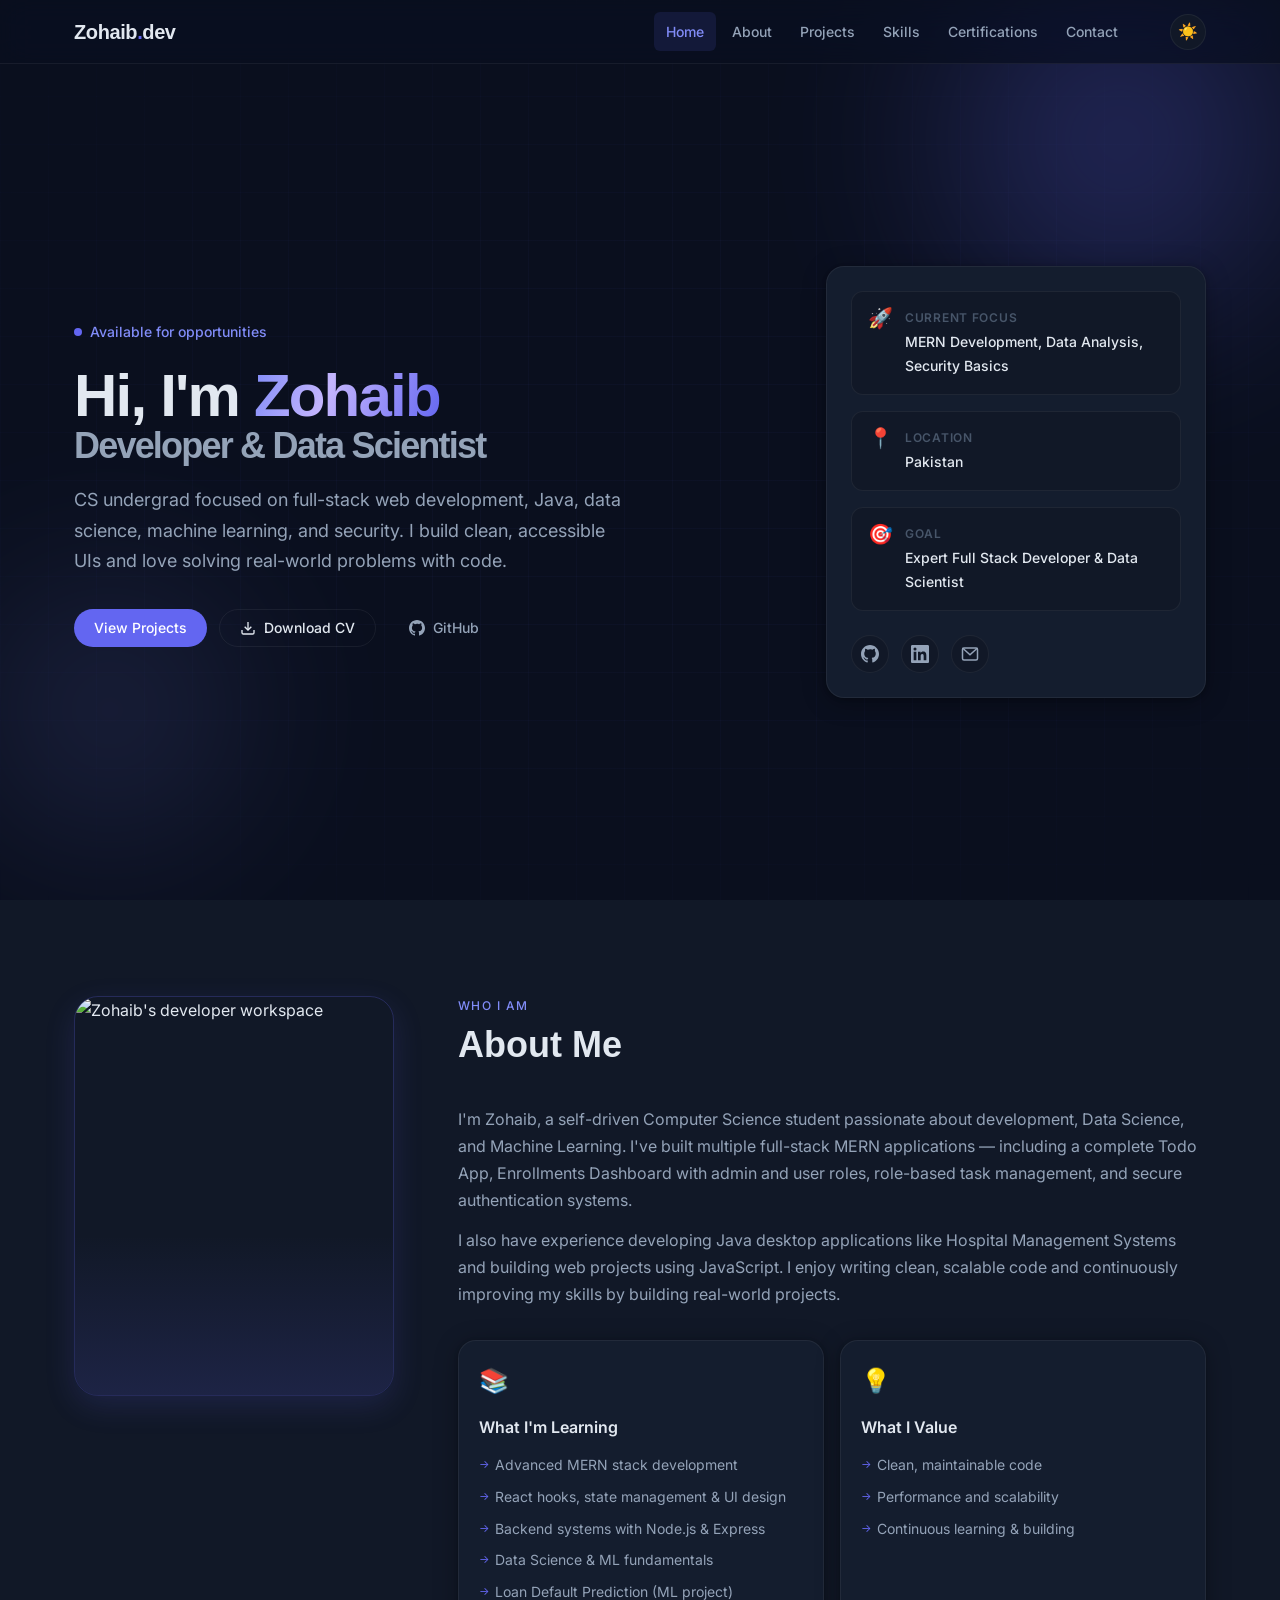
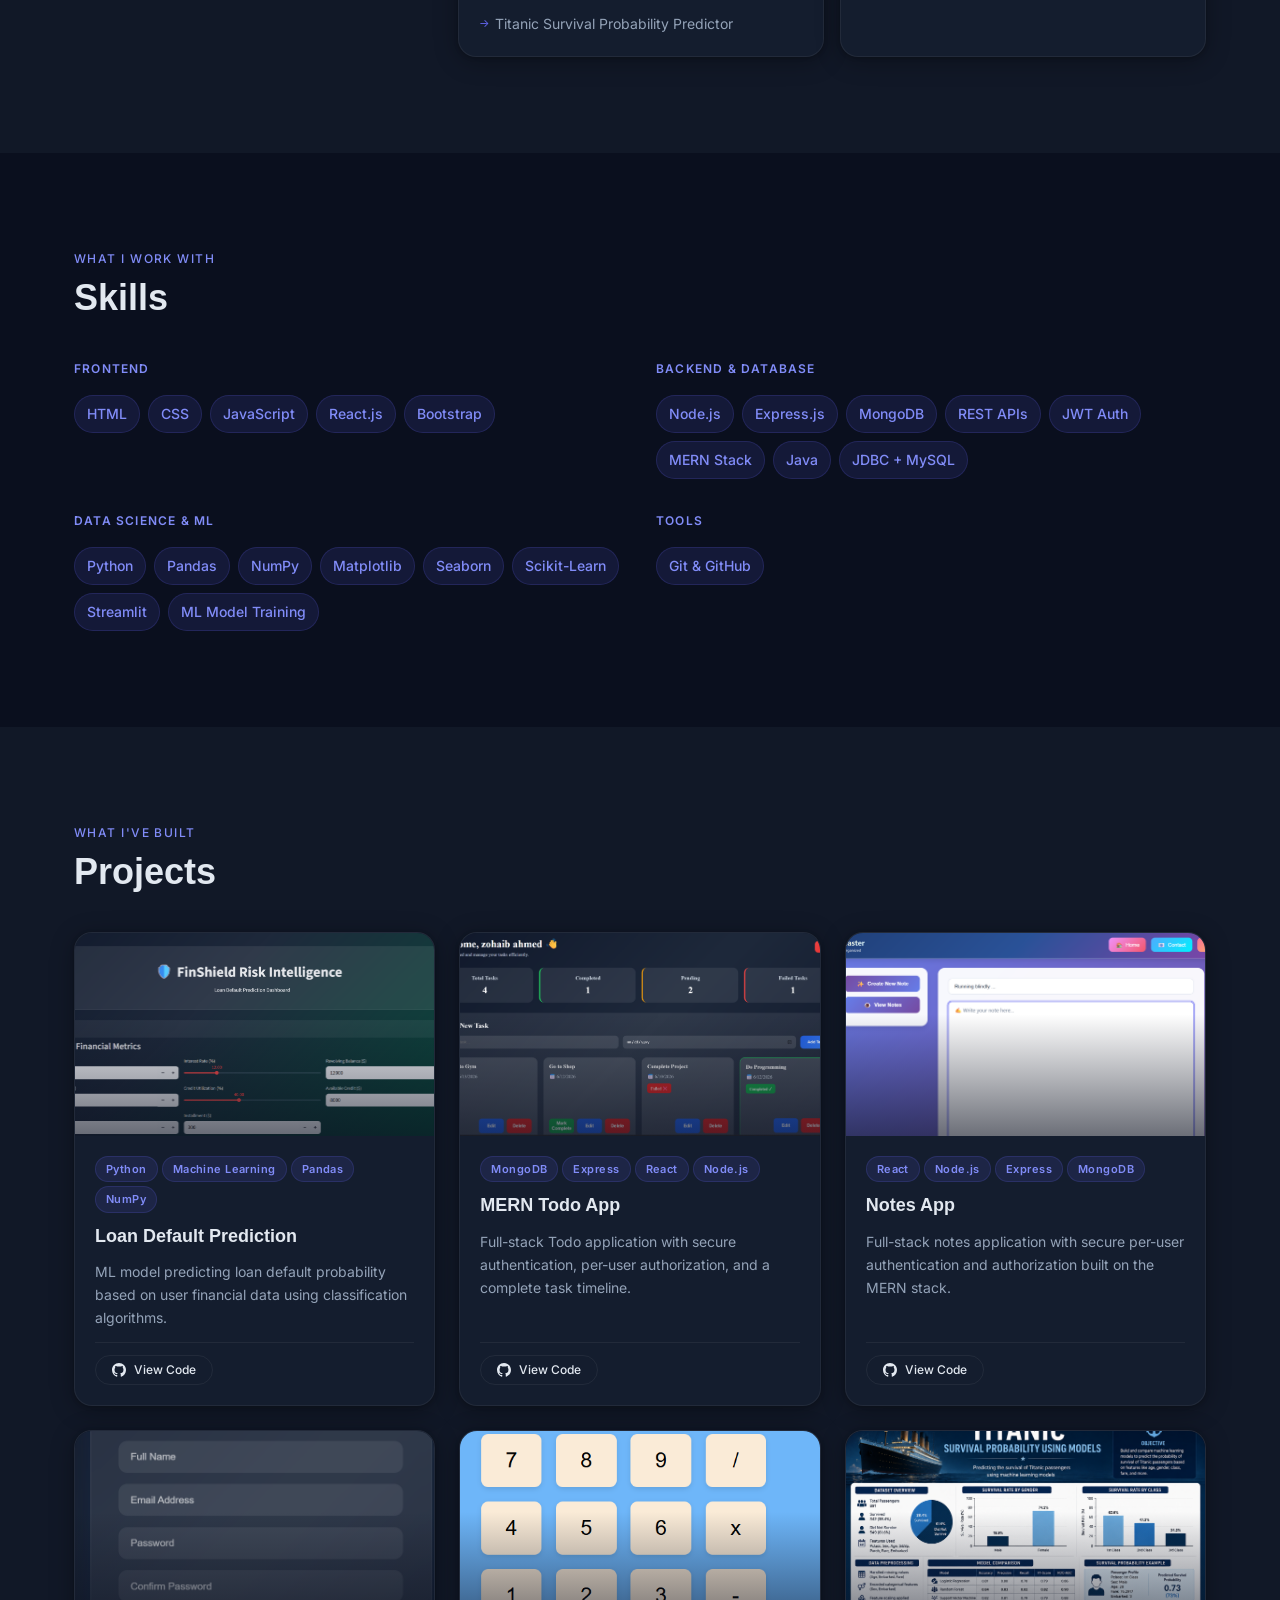
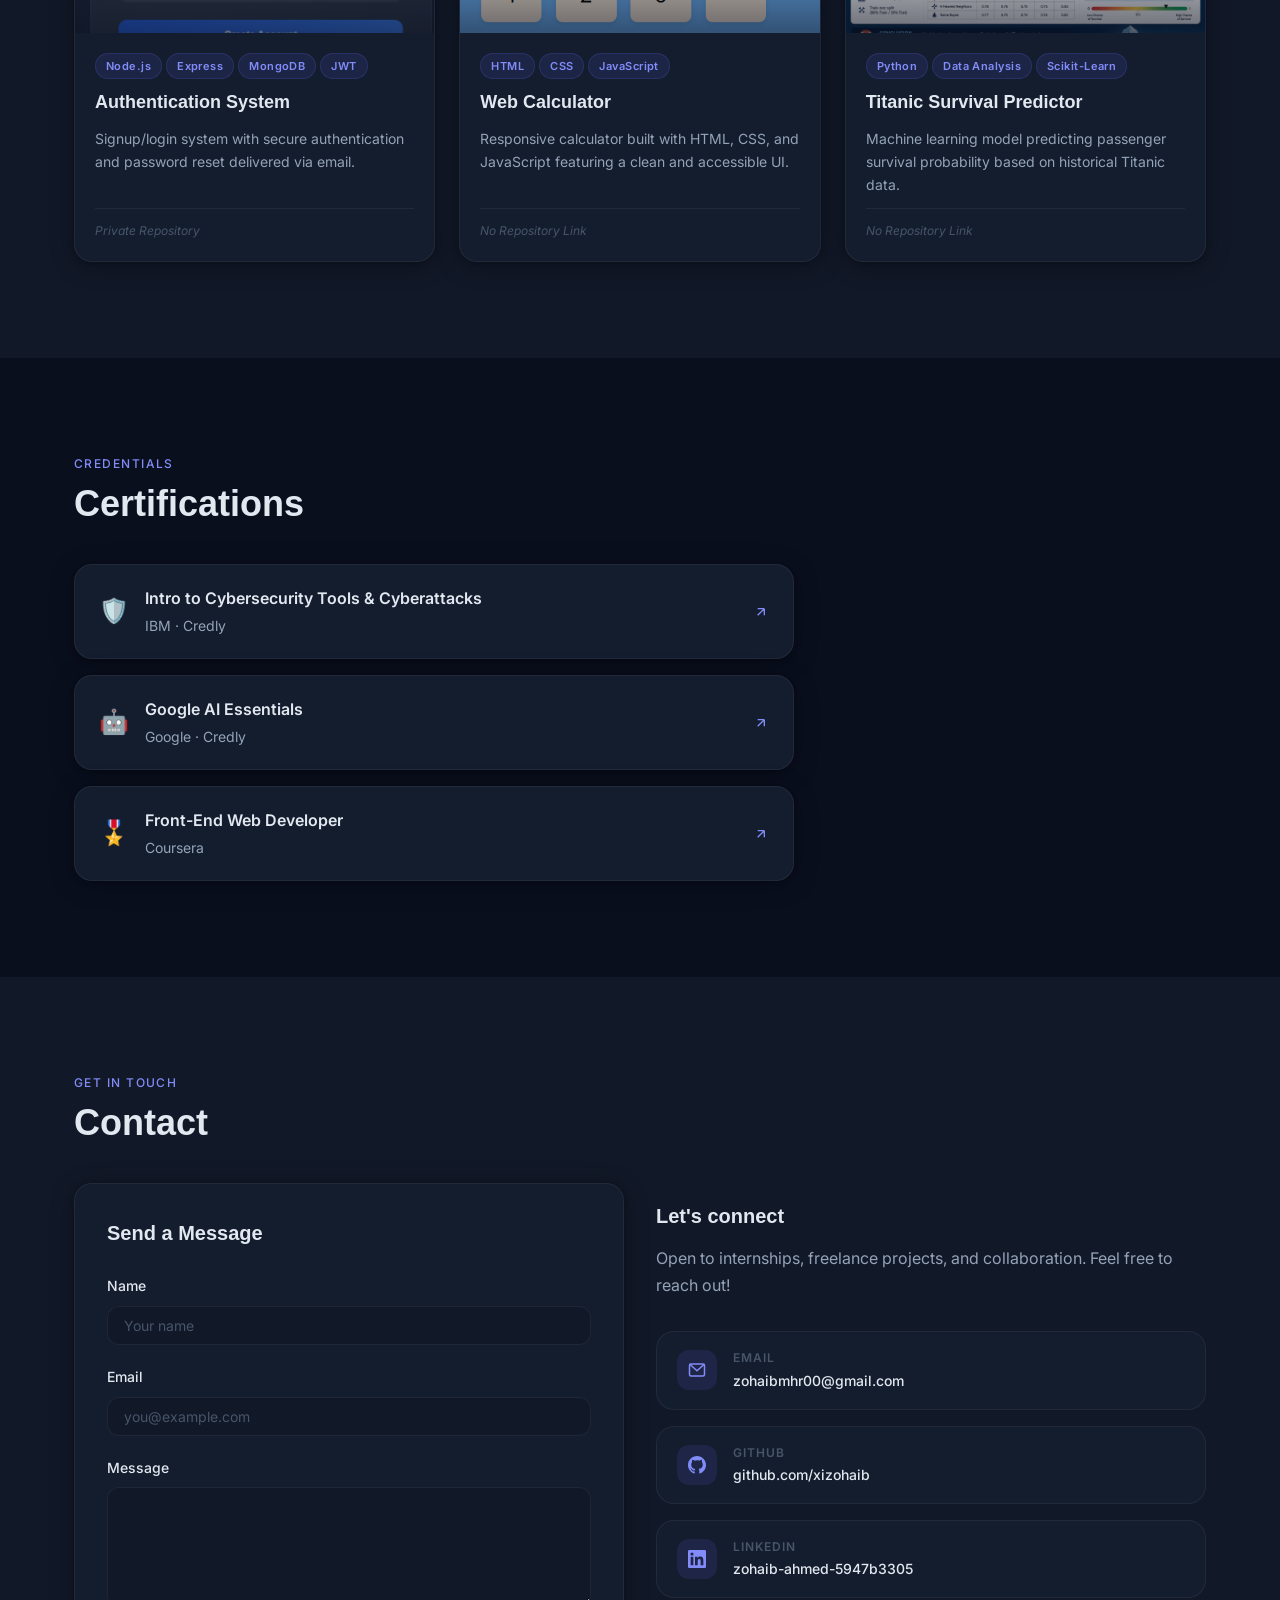
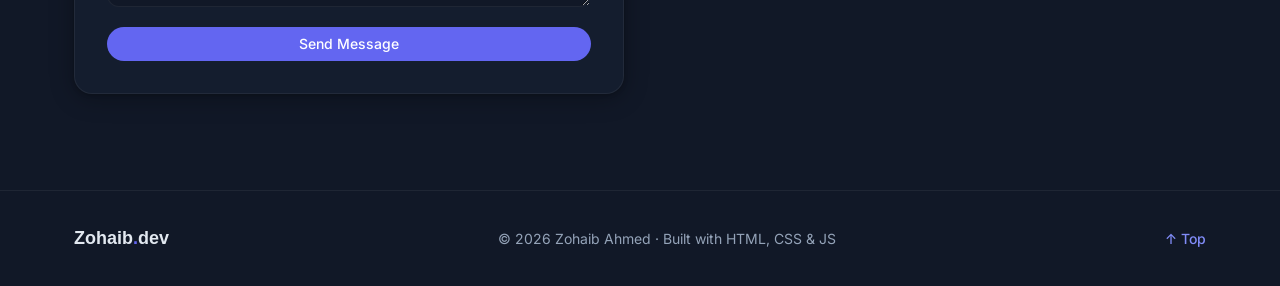
==== index.html @ 9741e964 "Update portfolio photo and typography" ====
<!DOCTYPE html>
<html lang="en">

<head>
  <meta charset="utf-8" />
  <meta name="viewport" content="width=device-width, initial-scale=1" />
  <meta name="description"
    content="Zohaib Ahmed — Full Stack Developer & Data Science Enthusiast. CS undergrad building MERN apps, ML models, and clean UIs." />
  <meta name="author" content="Zohaib Ahmed" />

  <!-- Open Graph -->
  <meta property="og:title" content="Zohaib Ahmed — Developer & Data Scientist" />
  <meta property="og:description" content="CS undergrad focused on MERN development, Machine Learning, and Security." />
  <meta property="og:type" content="website" />

  <title>Zohaib Ahmed — Full Stack Developer & Data Scientist</title>

<!-- Google Fonts -->
<link rel="preconnect" href="https://fonts.googleapis.com">
<link rel="preconnect" href="https://fonts.gstatic.com" crossorigin>
<link href="https://fonts.googleapis.com/css2?family=Inter:wght@400;500;600;700;800&display=swap" rel="stylesheet">

  <link rel="stylesheet" href="style.css" />
</head>

<body class="dark">

  <!-- ── NAVBAR ── -->
  <nav class="nav" role="navigation" aria-label="Main navigation">
    <div class="container nav-inner">
      <a href="#home" class="brand" aria-label="Zohaib home">Zohaib<span class="brand-dot">.</span>dev</a>

      <button class="nav-toggle" id="navToggle" aria-label="Toggle menu" aria-expanded="false" aria-controls="navLinks">
        <span></span><span></span><span></span>
      </button>

      <div class="nav-links" id="navLinks" role="menubar">
        <a href="#home" role="menuitem" class="nav-link">Home</a>
        <a href="#about" role="menuitem" class="nav-link">About</a>
        <a href="#projects" role="menuitem" class="nav-link">Projects</a>
        <a href="#skills" role="menuitem" class="nav-link">Skills</a>
        <a href="#certs" role="menuitem" class="nav-link">Certifications</a>
        <a href="#contact" role="menuitem" class="nav-link">Contact</a>
      </div>

      <button id="themeBtn" class="theme-btn" aria-label="Toggle light/dark theme">
        <span class="theme-icon" aria-hidden="true">☀️</span>
      </button>
    </div>
  </nav>

  <!-- ── HERO ── -->
  <header id="home" class="hero">
    <div class="hero-bg" aria-hidden="true">
      <div class="hero-orb orb-1"></div>
      <div class="hero-orb orb-2"></div>
      <div class="hero-grid"></div>
    </div>

    <div class="container hero-inner">
      <div class="hero-content">
        <div class="eyebrow reveal">
          <span class="eyebrow-dot" aria-hidden="true"></span>
          Available for opportunities
        </div>

        <h1 class="hero-title reveal">
          Hi, I'm <span class="name-glint">Zohaib</span><br />
          <span class="hero-subtitle-inline">Developer &amp; Data Scientist</span>
        </h1>

        <p class="hero-desc muted reveal">
          CS undergrad focused on full-stack web development, Java, data science,
          machine learning, and security. I build clean, accessible UIs and love
          solving real-world problems with code.
        </p>

        <div class="hero-actions reveal">
          <a class="btn btn-primary" href="#projects">View Projects</a>
          <a class="btn btn-outline" href="./data/MY_CV.pdf" download>
            <svg width="16" height="16" viewBox="0 0 24 24" fill="none" stroke="currentColor" stroke-width="2"
              aria-hidden="true">
              <path d="M21 15v4a2 2 0 0 1-2 2H5a2 2 0 0 1-2-2v-4" />
              <polyline points="7 10 12 15 17 10" />
              <line x1="12" y1="15" x2="12" y2="3" />
            </svg>
            Download CV
          </a>
          <a class="btn btn-ghost" href="https://github.com/xizohaib" target="_blank" rel="noopener noreferrer"
            aria-label="GitHub profile (opens in new tab)">
            <svg width="16" height="16" viewBox="0 0 24 24" fill="currentColor" aria-hidden="true">
              <path
                d="M12 0C5.374 0 0 5.373 0 12c0 5.302 3.438 9.8 8.207 11.387.599.111.793-.261.793-.577v-2.234c-3.338.726-4.033-1.416-4.033-1.416-.546-1.387-1.333-1.756-1.333-1.756-1.089-.745.083-.729.083-.729 1.205.084 1.839 1.237 1.839 1.237 1.07 1.834 2.807 1.304 3.492.997.107-.775.418-1.305.762-1.604-2.665-.305-5.467-1.334-5.467-5.931 0-1.311.469-2.381 1.236-3.221-.124-.303-.535-1.524.117-3.176 0 0 1.008-.322 3.301 1.23A11.509 11.509 0 0 1 12 5.803c1.02.005 2.047.138 3.006.404 2.291-1.552 3.297-1.23 3.297-1.23.653 1.653.242 2.874.118 3.176.77.84 1.235 1.911 1.235 3.221 0 4.609-2.807 5.624-5.479 5.921.43.372.823 1.102.823 2.222v3.293c0 .319.192.694.801.576C20.566 21.797 24 17.3 24 12c0-6.627-5.373-12-12-12z" />
            </svg>
            GitHub
          </a>
        </div>
      </div>

      <aside class="hero-card card reveal" aria-label="Quick info">
        <div class="focus-pill">
          <span class="focus-icon" aria-hidden="true">🚀</span>
          <div>
            <div class="focus-label">Current Focus</div>
            <div class="focus-value">MERN Development, Data Analysis, Security Basics</div>
          </div>
        </div>
        <div class="focus-pill">
          <span class="focus-icon" aria-hidden="true">📍</span>
          <div>
            <div class="focus-label">Location</div>
            <div class="focus-value">Pakistan</div>
          </div>
        </div>
        <div class="focus-pill">
          <span class="focus-icon" aria-hidden="true">🎯</span>
          <div>
            <div class="focus-label">Goal</div>
            <div class="focus-value">Expert Full Stack Developer &amp; Data Scientist</div>
          </div>
        </div>
        <div class="hero-socials">
          <a href="https://github.com/xizohaib" target="_blank" rel="noopener noreferrer" class="social-link"
            aria-label="GitHub">
            <svg width="18" height="18" viewBox="0 0 24 24" fill="currentColor" aria-hidden="true">
              <path
                d="M12 0C5.374 0 0 5.373 0 12c0 5.302 3.438 9.8 8.207 11.387.599.111.793-.261.793-.577v-2.234c-3.338.726-4.033-1.416-4.033-1.416-.546-1.387-1.333-1.756-1.333-1.756-1.089-.745.083-.729.083-.729 1.205.084 1.839 1.237 1.839 1.237 1.07 1.834 2.807 1.304 3.492.997.107-.775.418-1.305.762-1.604-2.665-.305-5.467-1.334-5.467-5.931 0-1.311.469-2.381 1.236-3.221-.124-.303-.535-1.524.117-3.176 0 0 1.008-.322 3.301 1.23A11.509 11.509 0 0 1 12 5.803c1.02.005 2.047.138 3.006.404 2.291-1.552 3.297-1.23 3.297-1.23.653 1.653.242 2.874.118 3.176.77.84 1.235 1.911 1.235 3.221 0 4.609-2.807 5.624-5.479 5.921.43.372.823 1.102.823 2.222v3.293c0 .319.192.694.801.576C20.566 21.797 24 17.3 24 12c0-6.627-5.373-12-12-12z" />
            </svg>
          </a>
          <a href="https://www.linkedin.com/in/zohaib-ahmed-5947b3305/" target="_blank" rel="noopener noreferrer"
            class="social-link" aria-label="LinkedIn">
            <svg width="18" height="18" viewBox="0 0 24 24" fill="currentColor" aria-hidden="true">
              <path
                d="M20.447 20.452h-3.554v-5.569c0-1.328-.027-3.037-1.852-3.037-1.853 0-2.136 1.445-2.136 2.939v5.667H9.351V9h3.414v1.561h.046c.477-.9 1.637-1.85 3.37-1.85 3.601 0 4.267 2.37 4.267 5.455v6.286zM5.337 7.433a2.062 2.062 0 0 1-2.063-2.065 2.064 2.064 0 1 1 2.063 2.065zm1.782 13.019H3.555V9h3.564v11.452zM22.225 0H1.771C.792 0 0 .774 0 1.729v20.542C0 23.227.792 24 1.771 24h20.451C23.2 24 24 23.227 24 22.271V1.729C24 .774 23.2 0 22.222 0h.003z" />
            </svg>
          </a>
          <a href="mailto:zohaibmhr00@gmail.com" class="social-link" aria-label="Email">
            <svg width="18" height="18" viewBox="0 0 24 24" fill="none" stroke="currentColor" stroke-width="2"
              aria-hidden="true">
              <rect x="2" y="4" width="20" height="16" rx="2" />
              <polyline points="2,4 12,13 22,4" />
            </svg>
          </a>
        </div>
      </aside>
    </div>
  </header>

  <!-- ── ABOUT ── -->
  <section id="about" aria-labelledby="about-heading">
    <div class="container about-inner">
      <div class="about-image reveal">
        <div class="image-frame">
          <img src="./data/MeDev.png" alt="Zohaib's developer workspace" loading="lazy" />
        </div>
      </div>
      <div class="about-text">
        <p class="section-eyebrow reveal">Who I am</p>
        <h2 id="about-heading" class="section-title reveal">About Me</h2>
        <p class="muted reveal">
          I'm Zohaib, a self-driven Computer Science student passionate about development,
          Data Science, and Machine Learning. I've built multiple full-stack MERN applications —
          including a complete Todo App, Enrollments Dashboard with admin and user roles,
          role-based task management, and secure authentication systems.
        </p>
        <p class="muted reveal" style="margin-top: 12px;">
          I also have experience developing Java desktop applications like Hospital
          Management Systems and building web projects using JavaScript. I enjoy writing
          clean, scalable code and continuously improving my skills by building real-world projects.
        </p>

        <div class="about-cards reveal">
          <div class="card about-card">
            <div class="about-card-icon" aria-hidden="true">📚</div>
            <strong>What I'm Learning</strong>
            <ul>
              <li>Advanced MERN stack development</li>
              <li>React hooks, state management &amp; UI design</li>
              <li>Backend systems with Node.js &amp; Express</li>
              <li>Data Science &amp; ML fundamentals</li>
              <li>Loan Default Prediction (ML project)</li>
              <li>Titanic Survival Probability Predictor</li>
            </ul>
          </div>
          <div class="card about-card">
            <div class="about-card-icon" aria-hidden="true">💡</div>
            <strong>What I Value</strong>
            <ul>
              <li>Clean, maintainable code</li>
              <li>Performance and scalability</li>
              <li>Continuous learning &amp; building</li>
            </ul>
          </div>
        </div>
      </div>
    </div>
  </section>

  <!-- ── SKILLS ── -->
  <section id="skills" aria-labelledby="skills-heading">
    <div class="container">
      <p class="section-eyebrow reveal">What I work with</p>
      <h2 id="skills-heading" class="section-title reveal">Skills</h2>

      <div class="skill-groups reveal">
        <div class="skill-group">
          <h3 class="skill-group-title">Frontend</h3>
          <div class="skill-tags">
            <span class="skill-tag">HTML</span>
            <span class="skill-tag">CSS</span>
            <span class="skill-tag">JavaScript</span>
            <span class="skill-tag">React.js</span>
            <span class="skill-tag">Bootstrap</span>
          </div>
        </div>
        <div class="skill-group">
          <h3 class="skill-group-title">Backend &amp; Database</h3>
          <div class="skill-tags">
            <span class="skill-tag">Node.js</span>
            <span class="skill-tag">Express.js</span>
            <span class="skill-tag">MongoDB</span>
            <span class="skill-tag">REST APIs</span>
            <span class="skill-tag">JWT Auth</span>
            <span class="skill-tag">MERN Stack</span>
            <span class="skill-tag">Java</span>
            <span class="skill-tag">JDBC + MySQL</span>
          </div>
        </div>
        <div class="skill-group">
          <h3 class="skill-group-title">Data Science &amp; ML</h3>
          <div class="skill-tags">
            <span class="skill-tag">Python</span>
            <span class="skill-tag">Pandas</span>
            <span class="skill-tag">NumPy</span>
            <span class="skill-tag">Matplotlib</span>
            <span class="skill-tag">Seaborn</span>
            <span class="skill-tag">Scikit-Learn</span>
            <span class="skill-tag">Streamlit</span>
            <span class="skill-tag">ML Model Training</span>
          </div>
        </div>
        <div class="skill-group">
          <h3 class="skill-group-title">Tools</h3>
          <div class="skill-tags">
            <span class="skill-tag">Git &amp; GitHub</span>
          </div>
        </div>
      </div>
    </div>
  </section>

  <!-- ── PROJECTS ── -->
  <section id="projects" aria-labelledby="projects-heading">
    <div class="container">
      <p class="section-eyebrow reveal">What I've built</p>
      <h2 id="projects-heading" class="section-title reveal">Projects</h2>

      <div class="projects-grid">

        <!-- Project 1 -->
        <article class="project-card reveal" aria-label="Loan Default Prediction project">
          <div class="project-thumb">
            <img src="./data/loan_prediction.png" alt="Loan Default Prediction dashboard screenshot" loading="lazy" />
            <div class="project-overlay" aria-hidden="true"></div>
          </div>
          <div class="project-body">
            <div class="project-tags">
              <span class="tag">Python</span>
              <span class="tag">Machine Learning</span>
              <span class="tag">Pandas</span>
              <span class="tag">NumPy</span>
            </div>
            <h3 class="project-title">Loan Default Prediction</h3>
            <p class="muted project-desc">
              ML model predicting loan default probability based on user financial data using classification algorithms.
            </p>
            <div class="project-links">
              <a class="btn btn-sm btn-outline" href="https://github.com/xizohaib/loan-default-prediction"
                target="_blank" rel="noopener noreferrer" aria-label="View Loan Default Prediction on GitHub">
                <svg width="14" height="14" viewBox="0 0 24 24" fill="currentColor" aria-hidden="true">
                  <path
                    d="M12 0C5.374 0 0 5.373 0 12c0 5.302 3.438 9.8 8.207 11.387.599.111.793-.261.793-.577v-2.234c-3.338.726-4.033-1.416-4.033-1.416-.546-1.387-1.333-1.756-1.333-1.756-1.089-.745.083-.729.083-.729 1.205.084 1.839 1.237 1.839 1.237 1.07 1.834 2.807 1.304 3.492.997.107-.775.418-1.305.762-1.604-2.665-.305-5.467-1.334-5.467-5.931 0-1.311.469-2.381 1.236-3.221-.124-.303-.535-1.524.117-3.176 0 0 1.008-.322 3.301 1.23A11.509 11.509 0 0 1 12 5.803c1.02.005 2.047.138 3.006.404 2.291-1.552 3.297-1.23 3.297-1.23.653 1.653.242 2.874.118 3.176.77.84 1.235 1.911 1.235 3.221 0 4.609-2.807 5.624-5.479 5.921.43.372.823 1.102.823 2.222v3.293c0 .319.192.694.801.576C20.566 21.797 24 17.3 24 12c0-6.627-5.373-12-12-12z" />
                </svg>
                View Code
              </a>
            </div>
          </div>
        </article>

        <!-- Project 2 -->
        <article class="project-card reveal" aria-label="MERN Todo App project">
          <div class="project-thumb">
            <img src="./data/Todo_Dashboard.png" alt="MERN Todo App dashboard screenshot" loading="lazy" />
            <div class="project-overlay" aria-hidden="true"></div>
          </div>
          <div class="project-body">
            <div class="project-tags">
              <span class="tag">MongoDB</span>
              <span class="tag">Express</span>
              <span class="tag">React</span>
              <span class="tag">Node.js</span>
            </div>
            <h3 class="project-title">MERN Todo App</h3>
            <p class="muted project-desc">
              Full-stack Todo application with secure authentication, per-user authorization, and a complete task
              timeline.
            </p>
            <div class="project-links">
              <a class="btn btn-sm btn-outline" href="https://github.com/xizohaib/-MERN-Todo-App" target="_blank"
                rel="noopener noreferrer" aria-label="View MERN Todo App on GitHub">
                <svg width="14" height="14" viewBox="0 0 24 24" fill="currentColor" aria-hidden="true">
                  <path
                    d="M12 0C5.374 0 0 5.373 0 12c0 5.302 3.438 9.8 8.207 11.387.599.111.793-.261.793-.577v-2.234c-3.338.726-4.033-1.416-4.033-1.416-.546-1.387-1.333-1.756-1.333-1.756-1.089-.745.083-.729.083-.729 1.205.084 1.839 1.237 1.839 1.237 1.07 1.834 2.807 1.304 3.492.997.107-.775.418-1.305.762-1.604-2.665-.305-5.467-1.334-5.467-5.931 0-1.311.469-2.381 1.236-3.221-.124-.303-.535-1.524.117-3.176 0 0 1.008-.322 3.301 1.23A11.509 11.509 0 0 1 12 5.803c1.02.005 2.047.138 3.006.404 2.291-1.552 3.297-1.23 3.297-1.23.653 1.653.242 2.874.118 3.176.77.84 1.235 1.911 1.235 3.221 0 4.609-2.807 5.624-5.479 5.921.43.372.823 1.102.823 2.222v3.293c0 .319.192.694.801.576C20.566 21.797 24 17.3 24 12c0-6.627-5.373-12-12-12z" />
                </svg>
                View Code
              </a>
            </div>
          </div>
        </article>

        <!-- Project 3 -->
        <article class="project-card reveal" aria-label="Notes App project">
          <div class="project-thumb">
            <img src="./data/Notes_Dashboard.png" alt="Notes App dashboard screenshot" loading="lazy" />
            <div class="project-overlay" aria-hidden="true"></div>
          </div>
          <div class="project-body">
            <div class="project-tags">
              <span class="tag">React</span>
              <span class="tag">Node.js</span>
              <span class="tag">Express</span>
              <span class="tag">MongoDB</span>
            </div>
            <h3 class="project-title">Notes App</h3>
            <p class="muted project-desc">
              Full-stack notes application with secure per-user authentication and authorization built on the MERN
              stack.
            </p>
            <div class="project-links">
              <a class="btn btn-sm btn-outline" href="https://github.com/xizohaib/MERN-NOTES-APP" target="_blank"
                rel="noopener noreferrer" aria-label="View Notes App on GitHub">
                <svg width="14" height="14" viewBox="0 0 24 24" fill="currentColor" aria-hidden="true">
                  <path
                    d="M12 0C5.374 0 0 5.373 0 12c0 5.302 3.438 9.8 8.207 11.387.599.111.793-.261.793-.577v-2.234c-3.338.726-4.033-1.416-4.033-1.416-.546-1.387-1.333-1.756-1.333-1.756-1.089-.745.083-.729.083-.729 1.205.084 1.839 1.237 1.839 1.237 1.07 1.834 2.807 1.304 3.492.997.107-.775.418-1.305.762-1.604-2.665-.305-5.467-1.334-5.467-5.931 0-1.311.469-2.381 1.236-3.221-.124-.303-.535-1.524.117-3.176 0 0 1.008-.322 3.301 1.23A11.509 11.509 0 0 1 12 5.803c1.02.005 2.047.138 3.006.404 2.291-1.552 3.297-1.23 3.297-1.23.653 1.653.242 2.874.118 3.176.77.84 1.235 1.911 1.235 3.221 0 4.609-2.807 5.624-5.479 5.921.43.372.823 1.102.823 2.222v3.293c0 .319.192.694.801.576C20.566 21.797 24 17.3 24 12c0-6.627-5.373-12-12-12z" />
                </svg>
                View Code
              </a>
            </div>
          </div>
        </article>

        <!-- Project 4 -->
        <article class="project-card reveal" aria-label="Authentication System project">
          <div class="project-thumb">
            <img src="./data/authentication.png" alt="Authentication System interface screenshot" loading="lazy" />
            <div class="project-overlay" aria-hidden="true"></div>
          </div>
          <div class="project-body">
            <div class="project-tags">
              <span class="tag">Node.js</span>
              <span class="tag">Express</span>
              <span class="tag">MongoDB</span>
              <span class="tag">JWT</span>
            </div>
            <h3 class="project-title">Authentication System</h3>
            <p class="muted project-desc">
              Signup/login system with secure authentication and password reset delivered via email.
            </p>
            <div class="project-links">
              <span class="no-link-note">Private Repository</span>
            </div>
          </div>
        </article>

        <!-- Project 5 -->
        <article class="project-card reveal" aria-label="Web Calculator project">
          <div class="project-thumb">
            <img src="./data/Caculator.png" alt="Web Calculator screenshot" loading="lazy" />
            <div class="project-overlay" aria-hidden="true"></div>
          </div>
          <div class="project-body">
            <div class="project-tags">
              <span class="tag">HTML</span>
              <span class="tag">CSS</span>
              <span class="tag">JavaScript</span>
            </div>
            <h3 class="project-title">Web Calculator</h3>
            <p class="muted project-desc">
              Responsive calculator built with HTML, CSS, and JavaScript featuring a clean and accessible UI.
            </p>
            <div class="project-links">
              <span class="no-link-note">No Repository Link</span>
            </div>
          </div>
        </article>

        <!-- Project 6 -->
        <article class="project-card reveal" aria-label="Titanic Survival Predictor project">
          <div class="project-thumb">
            <img src="./data/Titanic.png" alt="Titanic Survival Predictor model output screenshot" loading="lazy" />
            <div class="project-overlay" aria-hidden="true"></div>
          </div>
          <div class="project-body">
            <div class="project-tags">
              <span class="tag">Python</span>
              <span class="tag">Data Analysis</span>
              <span class="tag">Scikit-Learn</span>
            </div>
            <h3 class="project-title">Titanic Survival Predictor</h3>
            <p class="muted project-desc">
              Machine learning model predicting passenger survival probability based on historical Titanic data.
            </p>
            <div class="project-links">
              <span class="no-link-note">No Repository Link</span>
            </div>
          </div>
        </article>

      </div>
    </div>
  </section>

  <!-- ── CERTIFICATIONS ── -->
  <section id="certs" aria-labelledby="certs-heading">
    <div class="container">
      <p class="section-eyebrow reveal">Credentials</p>
      <h2 id="certs-heading" class="section-title reveal">Certifications</h2>

      <div class="certs-grid reveal">
        <a class="cert-card" href="https://www.credly.com/badges/0b9b2dbd-2b45-4d8e-ad53-1aca53a451a7/public_url"
          target="_blank" rel="noopener noreferrer"
          aria-label="View Intro to Cybersecurity certificate on Credly (opens in new tab)">
          <div class="cert-icon" aria-hidden="true">🛡️</div>
          <div class="cert-body">
            <div class="cert-title">Intro to Cybersecurity Tools &amp; Cyberattacks</div>
            <div class="cert-issuer">IBM · Credly</div>
          </div>
          <svg class="cert-arrow" width="16" height="16" viewBox="0 0 24 24" fill="none" stroke="currentColor"
            stroke-width="2" aria-hidden="true">
            <path d="M7 17L17 7M17 7H7M17 7v10" />
          </svg>
        </a>

        <a class="cert-card" href="https://www.credly.com/badges/31742895-78d1-4db4-8b72-25062ebbee51/public_url"
          target="_blank" rel="noopener noreferrer"
          aria-label="View Google AI Essentials certificate on Credly (opens in new tab)">
          <div class="cert-icon" aria-hidden="true">🤖</div>
          <div class="cert-body">
            <div class="cert-title">Google AI Essentials</div>
            <div class="cert-issuer">Google · Credly</div>
          </div>
          <svg class="cert-arrow" width="16" height="16" viewBox="0 0 24 24" fill="none" stroke="currentColor"
            stroke-width="2" aria-hidden="true">
            <path d="M7 17L17 7M17 7H7M17 7v10" />
          </svg>
        </a>

        <a class="cert-card" href="https://coursera.org/share/2aaf15fe1f49186d2a6ab01624349ef0" target="_blank"
          rel="noopener noreferrer"
          aria-label="View Front-End Web Developer certificate on Coursera (opens in new tab)">
          <div class="cert-icon" aria-hidden="true">🎖️</div>
          <div class="cert-body">
            <div class="cert-title">Front-End Web Developer</div>
            <div class="cert-issuer">Coursera</div>
          </div>
          <svg class="cert-arrow" width="16" height="16" viewBox="0 0 24 24" fill="none" stroke="currentColor"
            stroke-width="2" aria-hidden="true">
            <path d="M7 17L17 7M17 7H7M17 7v10" />
          </svg>
        </a>
      </div>
    </div>
  </section>

  <!-- ── CONTACT ── -->
  <section id="contact" aria-labelledby="contact-heading">
    <div class="container">
      <p class="section-eyebrow reveal">Get in touch</p>
      <h2 id="contact-heading" class="section-title reveal">Contact</h2>

      <div class="contact-grid">
        <div class="card contact-form-card reveal">
          <h3 class="contact-form-heading">Send a Message</h3>
          <form id="contactForm" action="https://formspree.io/f/xnjylvog" method="POST">

            <input type="hidden" name="_next" value="https://vercel.com/zam2/zohaib-portfolio-website/thanks.html">

            <div class="form-group">
              <label for="name" class="form-label">Name</label>
              <input id="name" name="name" type="text" class="form-input" placeholder="Your name" required />
            </div>

            <div class="form-group">
              <label for="email" class="form-label">Email</label>
              <input id="email" name="email" type="email" class="form-input" placeholder="you@example.com" required />
            </div>

            <div class="form-group">
              <label for="msg" class="form-label">Message</label>
              <textarea id="msg" name="message" class="form-input form-textarea" rows="5" required></textarea>
            </div>

            <button class="btn btn-primary btn-full" type="submit">
              Send Message
            </button>

          </form>
        </div>

        <div class="contact-info reveal">
          <h3 class="contact-info-heading">Let's connect</h3>
          <p class="muted">Open to internships, freelance projects, and collaboration. Feel free to reach out!</p>

          <div class="contact-links">
            <a href="mailto:zohaibmhr00@gmail.com" class="contact-link">
              <div class="contact-link-icon" aria-hidden="true">
                <svg width="18" height="18" viewBox="0 0 24 24" fill="none" stroke="currentColor" stroke-width="2">
                  <rect x="2" y="4" width="20" height="16" rx="2" />
                  <polyline points="2,4 12,13 22,4" />
                </svg>
              </div>
              <div>
                <div class="contact-link-label">Email</div>
                <div class="contact-link-value">zohaibmhr00@gmail.com</div>
              </div>
            </a>

            <a href="https://github.com/xizohaib" target="_blank" rel="noopener noreferrer" class="contact-link">
              <div class="contact-link-icon" aria-hidden="true">
                <svg width="18" height="18" viewBox="0 0 24 24" fill="currentColor">
                  <path
                    d="M12 0C5.374 0 0 5.373 0 12c0 5.302 3.438 9.8 8.207 11.387.599.111.793-.261.793-.577v-2.234c-3.338.726-4.033-1.416-4.033-1.416-.546-1.387-1.333-1.756-1.333-1.756-1.089-.745.083-.729.083-.729 1.205.084 1.839 1.237 1.839 1.237 1.07 1.834 2.807 1.304 3.492.997.107-.775.418-1.305.762-1.604-2.665-.305-5.467-1.334-5.467-5.931 0-1.311.469-2.381 1.236-3.221-.124-.303-.535-1.524.117-3.176 0 0 1.008-.322 3.301 1.23A11.509 11.509 0 0 1 12 5.803c1.02.005 2.047.138 3.006.404 2.291-1.552 3.297-1.23 3.297-1.23.653 1.653.242 2.874.118 3.176.77.84 1.235 1.911 1.235 3.221 0 4.609-2.807 5.624-5.479 5.921.43.372.823 1.102.823 2.222v3.293c0 .319.192.694.801.576C20.566 21.797 24 17.3 24 12c0-6.627-5.373-12-12-12z" />
                </svg>
              </div>
              <div>
                <div class="contact-link-label">GitHub</div>
                <div class="contact-link-value">github.com/xizohaib</div>
              </div>
            </a>

            <a href="https://www.linkedin.com/in/zohaib-ahmed-5947b3305/" target="_blank" rel="noopener noreferrer"
              class="contact-link">
              <div class="contact-link-icon" aria-hidden="true">
                <svg width="18" height="18" viewBox="0 0 24 24" fill="currentColor">
                  <path
                    d="M20.447 20.452h-3.554v-5.569c0-1.328-.027-3.037-1.852-3.037-1.853 0-2.136 1.445-2.136 2.939v5.667H9.351V9h3.414v1.561h.046c.477-.9 1.637-1.85 3.37-1.85 3.601 0 4.267 2.37 4.267 5.455v6.286zM5.337 7.433a2.062 2.062 0 0 1-2.063-2.065 2.064 2.064 0 1 1 2.063 2.065zm1.782 13.019H3.555V9h3.564v11.452zM22.225 0H1.771C.792 0 0 .774 0 1.729v20.542C0 23.227.792 24 1.771 24h20.451C23.2 24 24 23.227 24 22.271V1.729C24 .774 23.2 0 22.222 0h.003z" />
                </svg>
              </div>
              <div>
                <div class="contact-link-label">LinkedIn</div>
                <div class="contact-link-value">zohaib-ahmed-5947b3305</div>
              </div>
            </a>
          </div>
        </div>
      </div>
    </div>
  </section>

  <!-- ── FOOTER ── -->
  <footer class="footer" role="contentinfo">
    <div class="container footer-inner">
      <div class="footer-brand">Zohaib<span class="brand-dot">.</span>dev</div>
      <p class="footer-copy">
        © <span id="year"></span> Zohaib Ahmed · Built with HTML, CSS &amp; JS
      </p>
      <a class="footer-top" href="#home" aria-label="Back to top">↑ Top</a>
    </div>
  </footer>

  <!-- Back-to-top FAB -->
  <a id="toTop" href="#home" class="to-top" aria-label="Back to top" hidden>
    <svg width="20" height="20" viewBox="0 0 24 24" fill="none" stroke="currentColor" stroke-width="2.5"
      aria-hidden="true">
      <polyline points="18 15 12 9 6 15" />
    </svg>
  </a>

  <script src="code.js"></script>
</body>

</html>
---- style.css ----
/* ============================================================
   ZOHAIB PORTFOLIO — style.css
   Design tokens → Reset → Layout → Components → Sections
   ============================================================ */

/* ── 1. DESIGN TOKENS ───────────────────────────────────────── */
:root {
  /* Colors — dark mode (default) */
  --bg:          #0A0F1E;
  --bg-surface:  #111827;
  --bg-card:     #141D2E;
  --bg-hover:    #1a2540;
  --border:      rgba(99, 102, 241, 0.18);
  --border-soft: rgba(255, 255, 255, 0.06);

  --accent:       #6366F1;
  --accent-light: #818CF8;
  --accent-glow:  rgba(99, 102, 241, 0.25);
  --accent-dim:   rgba(99, 102, 241, 0.12);

  --text:         #E2E8F0;
  --text-muted:   #94A3B8;
  --text-faint:   #475569;

  /* Typography */
--font-display: 'Space Grotesk', sans-serif;
--font-body: 'Inter', sans-serif;

  /* Scale */
  --fs-xs:   0.75rem;
  --fs-sm:   0.875rem;
  --fs-base: 1rem;
  --fs-lg:   1.125rem;
  --fs-xl:   1.25rem;
  --fs-2xl:  1.5rem;
  --fs-3xl:  1.875rem;
  --fs-4xl:  2.25rem;
  --fs-5xl:  3rem;
  --fs-6xl:  3.75rem;

  /* Spacing */
  --space-1:  4px;
  --space-2:  8px;
  --space-3:  12px;
  --space-4:  16px;
  --space-5:  20px;
  --space-6:  24px;
  --space-8:  32px;
  --space-10: 40px;
  --space-12: 48px;
  --space-16: 64px;
  --space-20: 80px;
  --space-24: 96px;

  /* Radii */
  --radius-sm: 6px;
  --radius:    12px;
  --radius-lg: 18px;
  --radius-xl: 24px;
  --radius-full: 9999px;

  /* Shadows */
  --shadow-card: 0 4px 24px rgba(0,0,0,0.3), 0 1px 4px rgba(0,0,0,0.2);
  --shadow-glow: 0 0 0 1px var(--border), 0 4px 24px rgba(0,0,0,0.3);

  /* Transitions */
  --ease: cubic-bezier(0.4, 0, 0.2, 1);
  --dur:  200ms;
  --dur-slow: 400ms;

  /* Nav */
  --nav-h: 64px;
}

/* Light mode overrides */
body.light {
  --bg:          #F8FAFC;
  --bg-surface:  #FFFFFF;
  --bg-card:     #FFFFFF;
  --bg-hover:    #F1F5F9;
  --border:      rgba(99, 102, 241, 0.2);
  --border-soft: rgba(0, 0, 0, 0.07);

  --accent-glow: rgba(99, 102, 241, 0.15);
  --accent-dim:  rgba(99, 102, 241, 0.08);

  --text:       #0F172A;
  --text-muted: #475569;
  --text-faint: #94A3B8;

  --shadow-card: 0 4px 24px rgba(0,0,0,0.07), 0 1px 4px rgba(0,0,0,0.05);
  --shadow-glow: 0 0 0 1px var(--border), 0 4px 24px rgba(0,0,0,0.07);
}

/* ── 2. RESET & BASE ─────────────────────────────────────────── */
*, *::before, *::after { box-sizing: border-box; margin: 0; padding: 0; }

html {
  scroll-behavior: smooth;
  -webkit-text-size-adjust: 100%;
}

@media (prefers-reduced-motion: reduce) {
  html { scroll-behavior: auto; }
  *, *::before, *::after { animation-duration: 0.01ms !important; transition-duration: 0.01ms !important; }
}

body {
  font-family: var(--font-body);
  font-size: var(--fs-base);
  line-height: 1.7;
  color: var(--text);
  background: var(--bg);
  transition: background var(--dur-slow) var(--ease), color var(--dur-slow) var(--ease);
  overflow-x: hidden;
}

img { max-width: 100%; height: auto; display: block; }

a { color: var(--accent-light); text-decoration: none; }
a:hover { text-decoration: underline; }

ul { list-style: none; }

/* Focus ring — keyboard accessibility */
:focus-visible {
  outline: 2px solid var(--accent-light);
  outline-offset: 3px;
  border-radius: var(--radius-sm);
}

/* ── 3. LAYOUT HELPERS ───────────────────────────────────────── */
.container {
  width: 100%;
  max-width: 1180px;
  margin-inline: auto;
  padding-inline: var(--space-6);
}

section {
  padding-block: var(--space-24);
}

/* Alternate section background */
section:nth-child(even) {
  background: var(--bg-surface);
}

.muted { color: var(--text-muted); }

/* ── 4. TYPOGRAPHY HELPERS ───────────────────────────────────── */
.section-eyebrow {
  font-family: var(--font-body);
  font-size: var(--fs-xs);
  font-weight: 500;
  letter-spacing: 0.12em;
  text-transform: uppercase;
  color: var(--accent-light);
  margin-bottom: var(--space-2);
}

.section-title {
  font-family: var(--font-display);
  font-size: clamp(var(--fs-2xl), 4vw, var(--fs-4xl));
  font-weight: 700;
  color: var(--text);
  line-height: 1.15;
  margin-bottom: var(--space-10);
}

/* ── 5. SCROLL REVEAL ────────────────────────────────────────── */
.reveal {
  opacity: 0;
  transform: translateY(24px);
  transition: opacity var(--dur-slow) var(--ease), transform var(--dur-slow) var(--ease);
}
.reveal.visible {
  opacity: 1;
  transform: translateY(0);
}

/* ── 6. BUTTONS ──────────────────────────────────────────────── */
.btn {
  display: inline-flex;
  align-items: center;
  gap: var(--space-2);
  padding: 10px var(--space-5);
  border-radius: var(--radius-full);
  font-family: var(--font-body);
  font-size: var(--fs-sm);
  font-weight: 500;
  line-height: 1;
  cursor: pointer;
  border: none;
  text-decoration: none !important;
  transition: background var(--dur) var(--ease), color var(--dur) var(--ease),
              box-shadow var(--dur) var(--ease), transform var(--dur) var(--ease);
  white-space: nowrap;
}
.btn:hover { transform: translateY(-1px); }
.btn:active { transform: translateY(0); }

.btn-primary {
  background: var(--accent);
  color: #fff;
}
.btn-primary:hover { background: var(--accent-light); box-shadow: 0 4px 16px var(--accent-glow); }

.btn-outline {
  background: transparent;
  color: var(--text);
  border: 1.5px solid var(--border-soft);
}
.btn-outline:hover { border-color: var(--accent); color: var(--accent-light); background: var(--accent-dim); }

.btn-ghost {
  background: transparent;
  color: var(--text-muted);
  border: 1.5px solid transparent;
}
.btn-ghost:hover { color: var(--text); background: var(--accent-dim); border-color: var(--border); }

.btn-sm {
  padding: 7px var(--space-4);
  font-size: var(--fs-xs);
}

.btn-full { width: 100%; justify-content: center; }

/* ── 7. CARD ─────────────────────────────────────────────────── */
.card {
  background: var(--bg-card);
  border: 1px solid var(--border-soft);
  border-radius: var(--radius-lg);
  box-shadow: var(--shadow-card);
  transition: border-color var(--dur) var(--ease), box-shadow var(--dur) var(--ease), transform var(--dur) var(--ease);
}
.card:hover {
  border-color: var(--border);
  box-shadow: var(--shadow-glow);
}

/* ── 8. NAV ──────────────────────────────────────────────────── */
.nav {
  position: fixed;
  top: 0;
  left: 0;
  right: 0;
  z-index: 100;
  height: var(--nav-h);
  backdrop-filter: blur(16px) saturate(160%);
  -webkit-backdrop-filter: blur(16px) saturate(160%);
  background: rgba(10, 15, 30, 0.75);
  border-bottom: 1px solid var(--border-soft);
  transition: background var(--dur-slow) var(--ease);
}

body.light .nav {
  background: rgba(248, 250, 252, 0.85);
}

.nav-inner {
  height: 100%;
  display: flex;
  align-items: center;
  gap: var(--space-6);
}

.brand {
  font-family: var(--font-display);
  font-size: var(--fs-xl);
  font-weight: 800;
  color: var(--text);
  text-decoration: none !important;
  flex-shrink: 0;
  letter-spacing: -0.02em;
}
.brand-dot { color: var(--accent); }

.nav-links {
  display: flex;
  align-items: center;
  gap: var(--space-1);
  margin-left: auto;
}

.nav-link {
  font-size: var(--fs-sm);
  font-weight: 500;
  color: var(--text-muted);
  padding: var(--space-2) var(--space-3);
  border-radius: var(--radius-sm);
  text-decoration: none !important;
  transition: color var(--dur) var(--ease), background var(--dur) var(--ease);
}
.nav-link:hover,
.nav-link.active { color: var(--text); background: var(--accent-dim); }
.nav-link.active { color: var(--accent-light); }

.theme-btn {
  margin-left: var(--space-4);
  display: flex;
  align-items: center;
  justify-content: center;
  width: 36px;
  height: 36px;
  border-radius: var(--radius-full);
  background: var(--bg-surface);
  border: 1px solid var(--border-soft);
  cursor: pointer;
  font-size: var(--fs-base);
  transition: border-color var(--dur) var(--ease), background var(--dur) var(--ease);
  flex-shrink: 0;
}
.theme-btn:hover { border-color: var(--border); background: var(--bg-hover); }

/* Hamburger */
.nav-toggle {
  display: none;
  flex-direction: column;
  justify-content: center;
  gap: 5px;
  width: 36px;
  height: 36px;
  background: none;
  border: 1px solid var(--border-soft);
  border-radius: var(--radius-sm);
  cursor: pointer;
  padding: 6px;
  margin-left: auto;
}
.nav-toggle span {
  display: block;
  height: 2px;
  background: var(--text-muted);
  border-radius: 2px;
  transition: transform var(--dur) var(--ease), opacity var(--dur) var(--ease);
}
.nav-toggle[aria-expanded="true"] span:nth-child(1) { transform: translateY(7px) rotate(45deg); }
.nav-toggle[aria-expanded="true"] span:nth-child(2) { opacity: 0; }
.nav-toggle[aria-expanded="true"] span:nth-child(3) { transform: translateY(-7px) rotate(-45deg); }

/* ── 9. HERO ─────────────────────────────────────────────────── */
.hero {
  position: relative;
  min-height: 100svh;
  display: flex;
  align-items: center;
  padding-top: var(--nav-h);
  overflow: hidden;
}

/* Background decorations */
.hero-bg { position: absolute; inset: 0; pointer-events: none; overflow: hidden; }
.hero-orb {
  position: absolute;
  border-radius: 50%;
  filter: blur(80px);
  opacity: 0.35;
}
.orb-1 {
  width: 520px; height: 520px;
  background: radial-gradient(circle, #6366F1 0%, transparent 70%);
  top: -120px; right: -100px;
}
.orb-2 {
  width: 380px; height: 380px;
  background: radial-gradient(circle, #818CF8 0%, transparent 70%);
  bottom: 0; left: -80px;
  opacity: 0.2;
}
.hero-grid {
  position: absolute;
  inset: 0;
  background-image:
    linear-gradient(rgba(99,102,241,0.04) 1px, transparent 1px),
    linear-gradient(90deg, rgba(99,102,241,0.04) 1px, transparent 1px);
  background-size: 48px 48px;
  mask-image: radial-gradient(ellipse 80% 70% at 50% 50%, black 30%, transparent 100%);
}

.hero-inner {
  position: relative;
  display: grid;
  grid-template-columns: 1fr 380px;
  gap: var(--space-16);
  align-items: center;
  padding-block: var(--space-20);
}

.eyebrow {
  display: inline-flex;
  align-items: center;
  gap: var(--space-2);
  font-size: var(--fs-sm);
  color: var(--accent-light);
  font-weight: 500;
  margin-bottom: var(--space-5);
}
.eyebrow-dot {
  width: 8px; height: 8px;
  border-radius: 50%;
  background: var(--accent);
  animation: pulse 2s infinite;
}
@keyframes pulse {
  0%, 100% { opacity: 1; }
  50% { opacity: 0.4; }
}

.hero-title {
  font-family: var(--font-display);
  font-size: clamp(var(--fs-4xl), 6vw, var(--fs-6xl));
  font-weight: 800;
  line-height: 1.05;
  letter-spacing: -0.03em;
  color: var(--text);
  margin-bottom: var(--space-5);
}

/* Signature element: diagonal glint on the name */
.name-glint {
  position: relative;
  display: inline-block;
  background: linear-gradient(110deg, var(--accent-light) 0%, #C4B5FD 40%, var(--accent) 100%);
  -webkit-background-clip: text;
  -webkit-text-fill-color: transparent;
  background-clip: text;
}
.name-glint::after {
  content: '';
  position: absolute;
  inset: 0;
  background: linear-gradient(110deg, transparent 20%, rgba(255,255,255,0.18) 50%, transparent 80%);
  -webkit-background-clip: text;
  background-clip: text;
  pointer-events: none;
  animation: glint 4s ease-in-out infinite;
}
@keyframes glint {
  0%, 100% { opacity: 0; transform: translateX(-40%); }
  40%, 60% { opacity: 1; transform: translateX(40%); }
}

.hero-subtitle-inline {
  display: block;
  font-size: clamp(var(--fs-2xl), 4vw, var(--fs-4xl));
  color: var(--text-muted);
  font-weight: 600;
}

.hero-desc {
  font-size: var(--fs-lg);
  line-height: 1.7;
  max-width: 560px;
  margin-bottom: var(--space-8);
}

.hero-actions {
  display: flex;
  flex-wrap: wrap;
  gap: var(--space-3);
}

/* Hero card */
.hero-card {
  padding: var(--space-6);
  display: flex;
  flex-direction: column;
  gap: var(--space-4);
}

.focus-pill {
  display: flex;
  align-items: flex-start;
  gap: var(--space-3);
  padding: var(--space-4);
  background: var(--bg-surface);
  border: 1px solid var(--border-soft);
  border-radius: var(--radius);
  transition: border-color var(--dur) var(--ease);
}
.focus-pill:hover { border-color: var(--border); }

.focus-icon { font-size: var(--fs-xl); flex-shrink: 0; line-height: 1; }
.focus-label {
  font-size: var(--fs-xs);
  font-weight: 600;
  letter-spacing: 0.06em;
  text-transform: uppercase;
  color: var(--text-faint);
  margin-bottom: 2px;
}
.focus-value { font-size: var(--fs-sm); color: var(--text); font-weight: 500; }

.hero-socials {
  display: flex;
  gap: var(--space-3);
  margin-top: var(--space-2);
}
.social-link {
  display: flex;
  align-items: center;
  justify-content: center;
  width: 38px;
  height: 38px;
  border-radius: var(--radius-full);
  border: 1px solid var(--border-soft);
  color: var(--text-muted);
  background: var(--bg-surface);
  text-decoration: none !important;
  transition: color var(--dur) var(--ease), border-color var(--dur) var(--ease), background var(--dur) var(--ease);
}
.social-link:hover { color: var(--accent-light); border-color: var(--border); background: var(--accent-dim); }

/* ── 10. ABOUT ───────────────────────────────────────────────── */
.about-inner {
  display: grid;
  grid-template-columns: 320px 1fr;
  gap: var(--space-16);
  align-items: start;
  
}

.image-frame {
  position: relative;
  border-radius: var(--radius-xl);
  overflow: hidden;
  border: 1px solid var(--border-soft);
  aspect-ratio: 4/5;
}
.image-frame img { width: 100%; height: 100%; object-fit: cover; }
.image-frame::after {
  content: '';
  position: absolute;
  inset: 0;
  background: linear-gradient(180deg, transparent 60%, rgba(99,102,241,0.15) 100%);
  pointer-events: none;
}
.image-frame {
    border: 1px solid rgba(99,102,241,0.25);
    box-shadow: 0 10px 30px rgba(99,102,241,0.15);
}

.about-cards {
  display: grid;
  grid-template-columns: 1fr 1fr;
  gap: var(--space-4);
  margin-top: var(--space-8);
}

.about-card {
  padding: var(--space-5);
}
.about-card-icon { font-size: var(--fs-2xl); margin-bottom: var(--space-3); }
.about-card strong { display: block; font-weight: 600; color: var(--text); margin-bottom: var(--space-3); }
.about-card ul { display: flex; flex-direction: column; gap: var(--space-2); }
.about-card li {
  font-size: var(--fs-sm);
  color: var(--text-muted);
  padding-left: var(--space-4);
  position: relative;
}
.about-card li::before {
  content: '→';
  position: absolute;
  left: 0;
  color: var(--accent);
  font-size: 11px;
  top: 2px;
}

/* ── 11. SKILLS ──────────────────────────────────────────────── */
.skill-groups {
  display: grid;
  grid-template-columns: repeat(2, 1fr);
  gap: var(--space-8);
}

.skill-group-title {
  font-size: var(--fs-xs);
  font-weight: 600;
  letter-spacing: 0.1em;
  text-transform: uppercase;
  color: var(--accent-light);
  margin-bottom: var(--space-4);
}

.skill-tags {
  display: flex;
  flex-wrap: wrap;
  gap: var(--space-2);
}

.skill-tag {
  display: inline-flex;
  align-items: center;
  padding: 6px var(--space-3);
  background: var(--accent-dim);
  border: 1px solid var(--border);
  border-radius: var(--radius-full);
  font-size: var(--fs-sm);
  font-weight: 500;
  color: var(--accent-light);
  transition: background var(--dur) var(--ease), border-color var(--dur) var(--ease), transform var(--dur) var(--ease);
  cursor: default;
}
.skill-tag:hover {
  background: var(--accent);
  color: #fff;
  border-color: var(--accent);
  transform: translateY(-2px);
}

/* ── 12. PROJECTS ────────────────────────────────────────────── */
.projects-grid {
  display: grid;
  grid-template-columns: repeat(3, 1fr);
  gap: var(--space-6);
}

.project-card {
  display: flex;
  flex-direction: column;
  overflow: hidden;
  border-radius: var(--radius-lg);
  background: var(--bg-card);
  border: 1px solid var(--border-soft);
  box-shadow: var(--shadow-card);
  transition: border-color var(--dur) var(--ease), box-shadow var(--dur) var(--ease), transform var(--dur) var(--ease);
}
.project-card:hover {
  border-color: var(--border);
  box-shadow: var(--shadow-glow);
  transform: translateY(-4px);
}

.project-thumb {
  position: relative;
  aspect-ratio: 16/9;
  overflow: hidden;
  background: var(--bg-surface);
}
.project-thumb img {
  width: 100%;
  height: 100%;
  object-fit: cover;
  transition: transform 400ms var(--ease);
}
.project-card:hover .project-thumb img { transform: scale(1.04); }

.project-overlay {
  position: absolute;
  inset: 0;
  background: linear-gradient(180deg, transparent 40%, rgba(10,15,30,0.6) 100%);
}

.project-body {
  display: flex;
  flex-direction: column;
  flex: 1;
  padding: var(--space-5);
  gap: var(--space-3);
}

.project-tags {
  display: flex;
  flex-wrap: wrap;
  gap: var(--space-1);
}

.tag {
  display: inline-block;
  padding: 3px 10px;
  font-size: 11px;
  font-weight: 600;
  letter-spacing: 0.04em;
  border-radius: var(--radius-full);
  background: var(--accent-dim);
  color: var(--accent-light);
  border: 1px solid var(--border);
}

.project-title {
  font-family: var(--font-display);
  font-size: var(--fs-lg);
  font-weight: 700;
  color: var(--text);
  line-height: 1.3;
}

.project-desc {
  font-size: var(--fs-sm);
  line-height: 1.65;
  flex: 1;
}

.project-links {
  margin-top: auto;
  padding-top: var(--space-3);
  border-top: 1px solid var(--border-soft);
  display: flex;
  gap: var(--space-2);
  align-items: center;
}

.no-link-note {
  font-size: var(--fs-xs);
  color: var(--text-faint);
  font-style: italic;
}

/* ── 13. CERTIFICATIONS ──────────────────────────────────────── */
.certs-grid {
  display: flex;
  flex-direction: column;
  gap: var(--space-4);
  max-width: 720px;
}

.cert-card {
  display: flex;
  align-items: center;
  gap: var(--space-4);
  padding: var(--space-5) var(--space-6);
  background: var(--bg-card);
  border: 1px solid var(--border-soft);
  border-radius: var(--radius-lg);
  box-shadow: var(--shadow-card);
  text-decoration: none !important;
  color: var(--text);
  transition: border-color var(--dur) var(--ease), box-shadow var(--dur) var(--ease), transform var(--dur) var(--ease);
}
.cert-card:hover {
  border-color: var(--border);
  box-shadow: var(--shadow-glow);
  transform: translateX(4px);
  color: var(--text);
}

.cert-icon { font-size: var(--fs-2xl); flex-shrink: 0; }

.cert-body { flex: 1; }
.cert-title { font-weight: 600; font-size: var(--fs-base); color: var(--text); }
.cert-issuer { font-size: var(--fs-sm); color: var(--text-muted); margin-top: 2px; }

.cert-arrow { color: var(--accent-light); flex-shrink: 0; }

/* ── 14. CONTACT ─────────────────────────────────────────────── */
.contact-grid {
  display: grid;
  grid-template-columns: 1fr 1fr;
  gap: var(--space-8);
  align-items: start;
}

.contact-form-card { padding: var(--space-8); }
.contact-form-heading {
  font-family: var(--font-display);
  font-size: var(--fs-xl);
  font-weight: 700;
  margin-bottom: var(--space-6);
}

.form-group { display: flex; flex-direction: column; gap: var(--space-2); margin-bottom: var(--space-5); }
.form-label {
  font-size: var(--fs-sm);
  font-weight: 500;
  color: var(--text);
}
.form-input {
  width: 100%;
  padding: 10px var(--space-4);
  background: var(--bg-surface);
  border: 1px solid var(--border-soft);
  border-radius: var(--radius);
  font-family: var(--font-body);
  font-size: var(--fs-sm);
  color: var(--text);
  transition: border-color var(--dur) var(--ease), box-shadow var(--dur) var(--ease);
}
.form-input::placeholder { color: var(--text-faint); }
.form-input:focus {
  outline: none;
  border-color: var(--accent);
  box-shadow: 0 0 0 3px var(--accent-glow);
}
.form-textarea { resize: vertical; min-height: 120px; }

.contact-info { padding-top: var(--space-4); }
.contact-info-heading {
  font-family: var(--font-display);
  font-size: var(--fs-xl);
  font-weight: 700;
  margin-bottom: var(--space-3);
}
.contact-info > .muted { margin-bottom: var(--space-8); }

.contact-links { display: flex; flex-direction: column; gap: var(--space-4); }
.contact-link {
  display: flex;
  align-items: center;
  gap: var(--space-4);
  padding: var(--space-4) var(--space-5);
  background: var(--bg-card);
  border: 1px solid var(--border-soft);
  border-radius: var(--radius-lg);
  color: var(--text);
  text-decoration: none !important;
  transition: border-color var(--dur) var(--ease), box-shadow var(--dur) var(--ease), transform var(--dur) var(--ease);
}
.contact-link:hover {
  border-color: var(--border);
  box-shadow: var(--shadow-glow);
  transform: translateX(4px);
}
.contact-link-icon {
  width: 40px;
  height: 40px;
  border-radius: var(--radius);
  background: var(--accent-dim);
  display: flex;
  align-items: center;
  justify-content: center;
  color: var(--accent-light);
  flex-shrink: 0;
}
.contact-link-label { font-size: var(--fs-xs); color: var(--text-faint); font-weight: 600; text-transform: uppercase; letter-spacing: 0.08em; }
.contact-link-value { font-size: var(--fs-sm); color: var(--text); font-weight: 500; }

/* ── 15. FOOTER ──────────────────────────────────────────────── */
.footer {
  background: var(--bg-surface);
  border-top: 1px solid var(--border-soft);
  padding-block: var(--space-8);
}
.footer-inner {
  display: flex;
  align-items: center;
  justify-content: space-between;
  gap: var(--space-4);
  flex-wrap: wrap;
}
.footer-brand {
  font-family: var(--font-display);
  font-weight: 800;
  font-size: var(--fs-lg);
  color: var(--text);
}
.footer-copy { font-size: var(--fs-sm); color: var(--text-muted); }
.footer-top {
  font-size: var(--fs-sm);
  color: var(--accent-light);
  font-weight: 500;
  text-decoration: none !important;
}
.footer-top:hover { text-decoration: underline !important; }

/* ── 16. BACK TO TOP ─────────────────────────────────────────── */
.to-top {
  position: fixed;
  bottom: var(--space-8);
  right: var(--space-8);
  width: 44px;
  height: 44px;
  border-radius: var(--radius-full);
  background: var(--accent);
  color: #fff;
  display: flex;
  align-items: center;
  justify-content: center;
  box-shadow: 0 4px 16px var(--accent-glow);
  text-decoration: none !important;
  transition: background var(--dur) var(--ease), opacity 300ms var(--ease), transform 300ms var(--ease);
  z-index: 99;
}
.to-top[hidden] { display: none; }
.to-top:hover { background: var(--accent-light); transform: translateY(-3px); }

/* ── 17. RESPONSIVE ──────────────────────────────────────────── */
@media (max-width: 1024px) {
  .hero-inner { grid-template-columns: 1fr; gap: var(--space-10); }
  .hero-card { max-width: 520px; }
  .about-inner { grid-template-columns: 260px 1fr; gap: var(--space-10); }
  .projects-grid { grid-template-columns: repeat(2, 1fr); }
  .skill-groups { grid-template-columns: 1fr; gap: var(--space-6); }
}

@media (max-width: 768px) {
  section { padding-block: var(--space-16); }

  /* Nav mobile */
  .nav-toggle { display: flex; }
  .theme-btn { margin-left: 0; }

  .nav-links {
    position: fixed;
    top: var(--nav-h);
    left: 0;
    right: 0;
    flex-direction: column;
    align-items: stretch;
    padding: var(--space-4);
    background: var(--bg-surface);
    border-bottom: 1px solid var(--border-soft);
    gap: var(--space-1);
    transform: translateY(-110%);
    opacity: 0;
    pointer-events: none;
    transition: transform 300ms var(--ease), opacity 300ms var(--ease);
    z-index: 99;
  }
  .nav-links.open {
    transform: translateY(0);
    opacity: 1;
    pointer-events: auto;
  }
  .nav-link { padding: var(--space-3) var(--space-4); border-radius: var(--radius); }

  .hero-inner { padding-block: var(--space-12); }
  .hero-title { font-size: clamp(var(--fs-3xl), 10vw, var(--fs-5xl)); }

  .about-inner { grid-template-columns: 1fr; }
  .about-image { max-width: 280px; }
  .image-frame { aspect-ratio: 1; }
  .about-cards { grid-template-columns: 1fr; }

  .projects-grid { grid-template-columns: 1fr; }

  .contact-grid { grid-template-columns: 1fr; }
  .contact-form-card { padding: var(--space-6); }

  .footer-inner { flex-direction: column; text-align: center; }

  .to-top { bottom: var(--space-6); right: var(--space-6); }
}

@media (max-width: 480px) {
  .container { padding-inline: var(--space-4); }
  .hero-actions { flex-direction: column; }
  .hero-actions .btn { width: 100%; justify-content: center; }
  .hero-card { padding: var(--space-4); }
  .certs-grid { max-width: 100%; }
  .cert-card { padding: var(--space-4); }
}
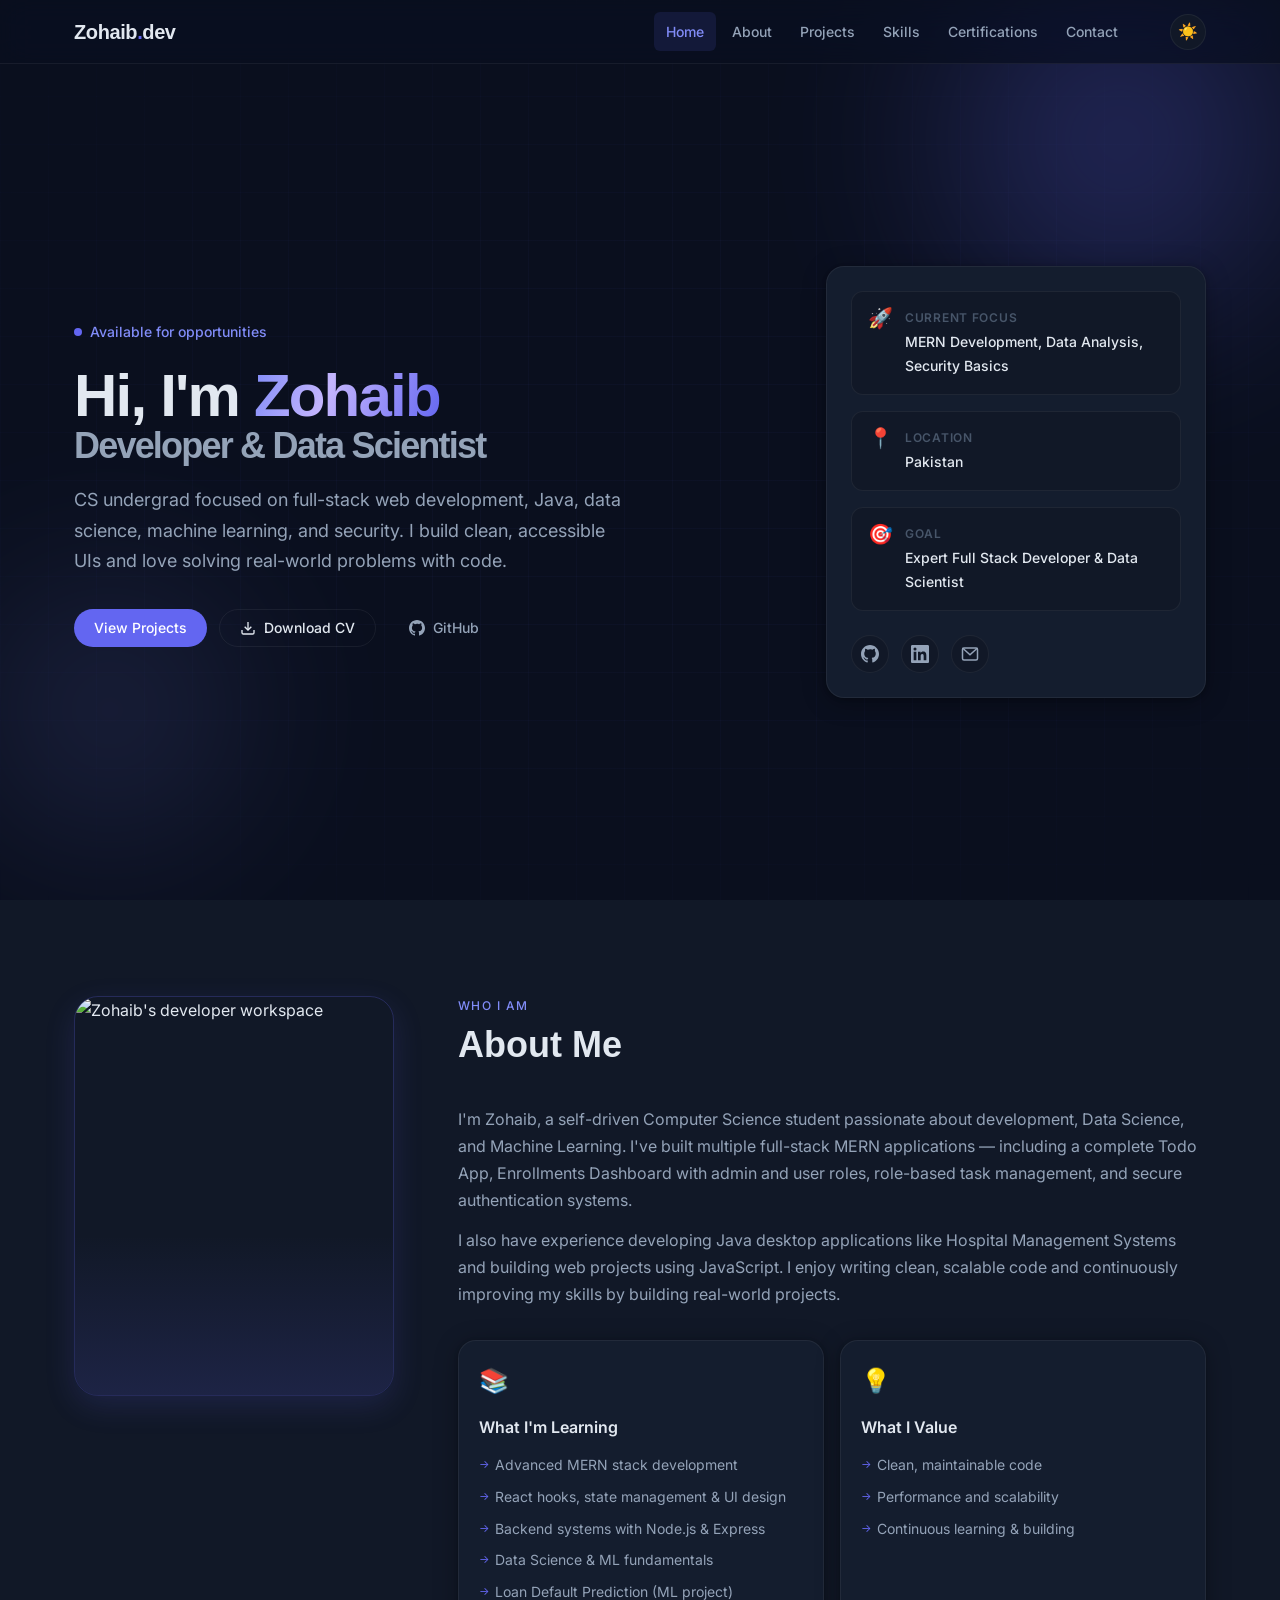
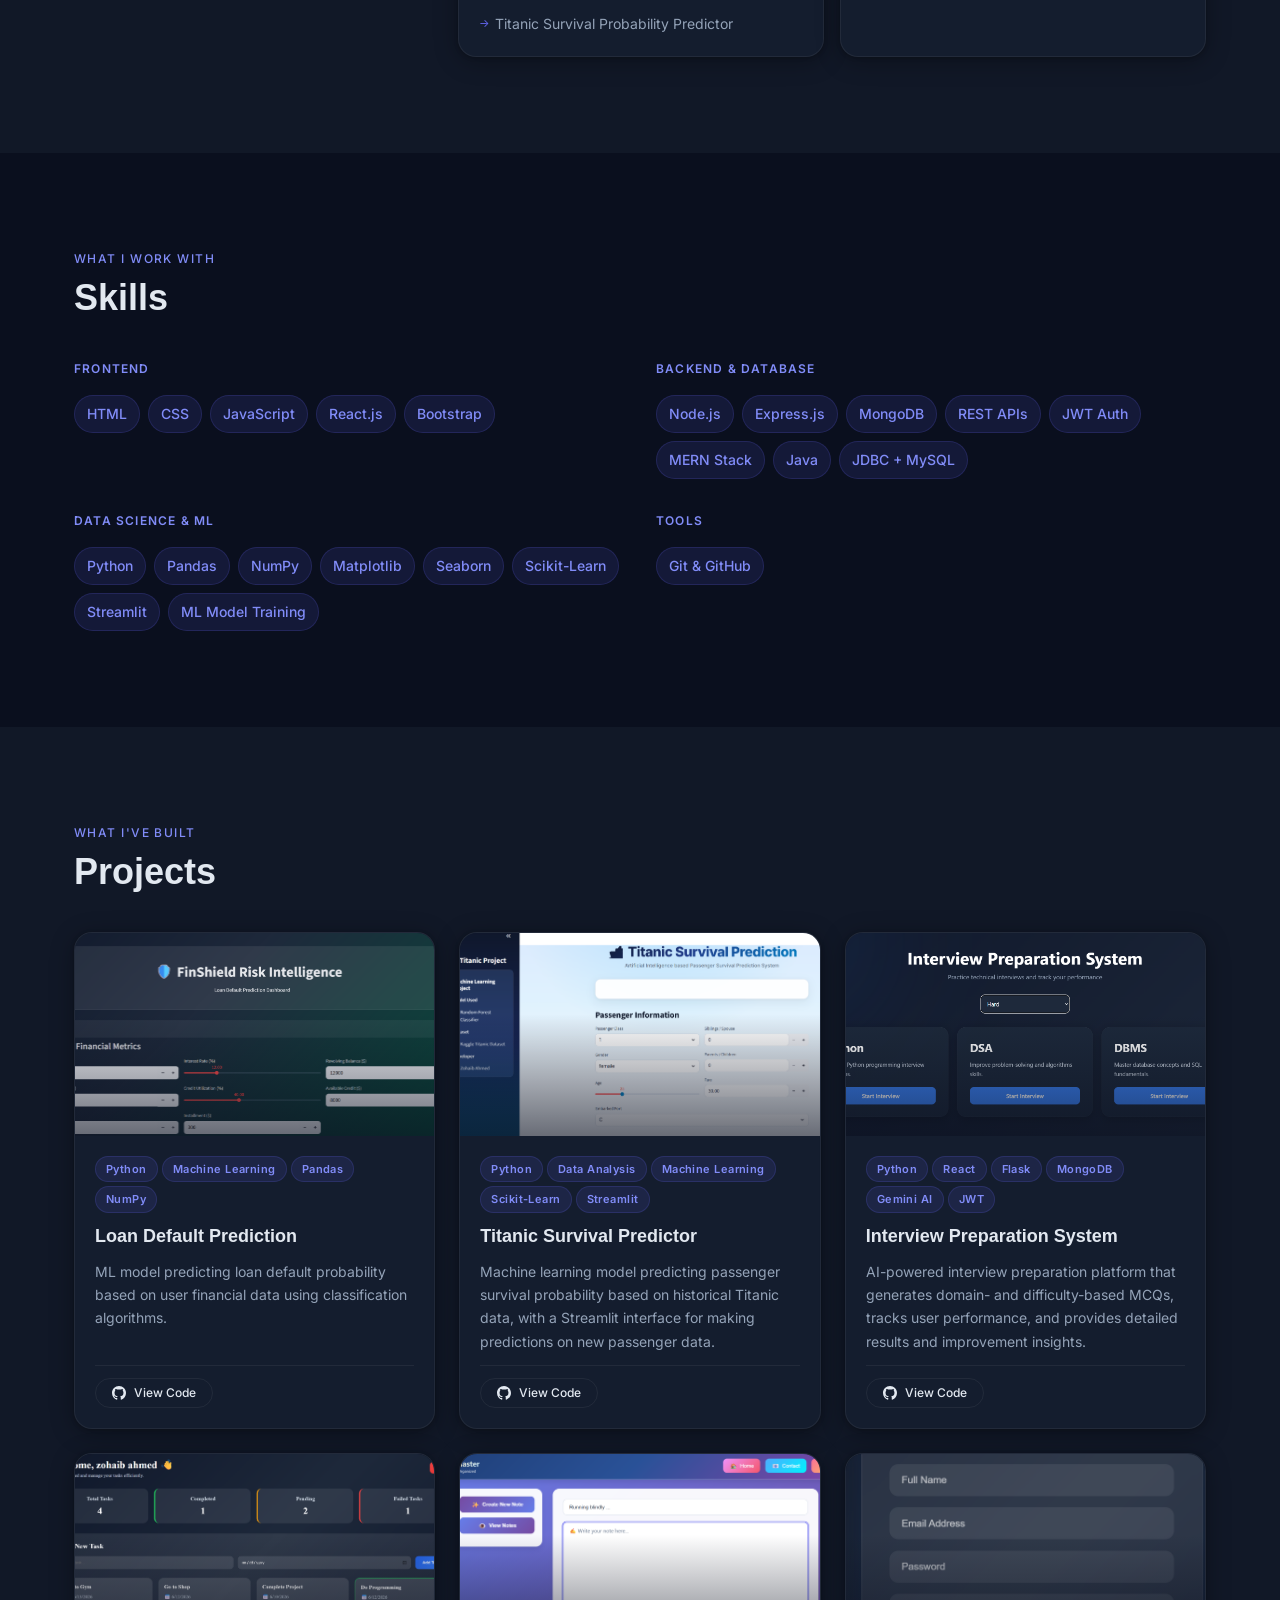
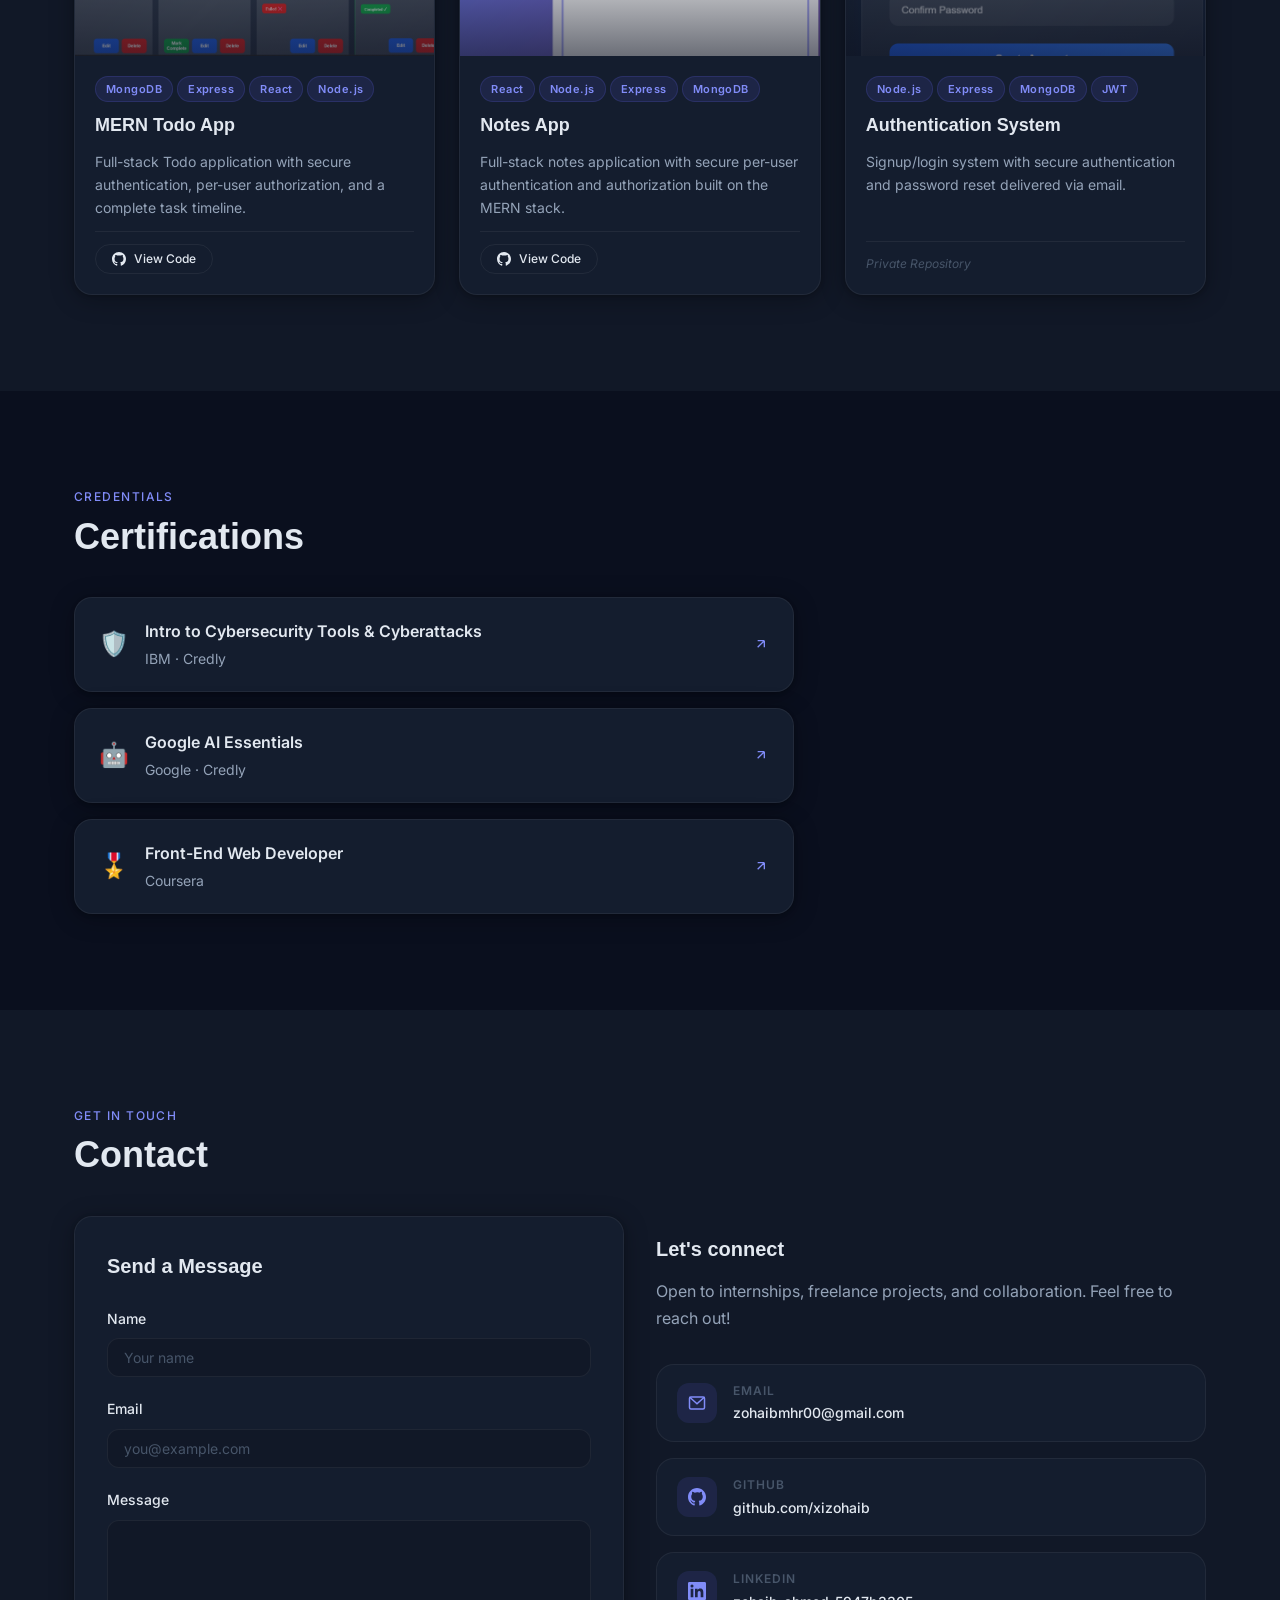
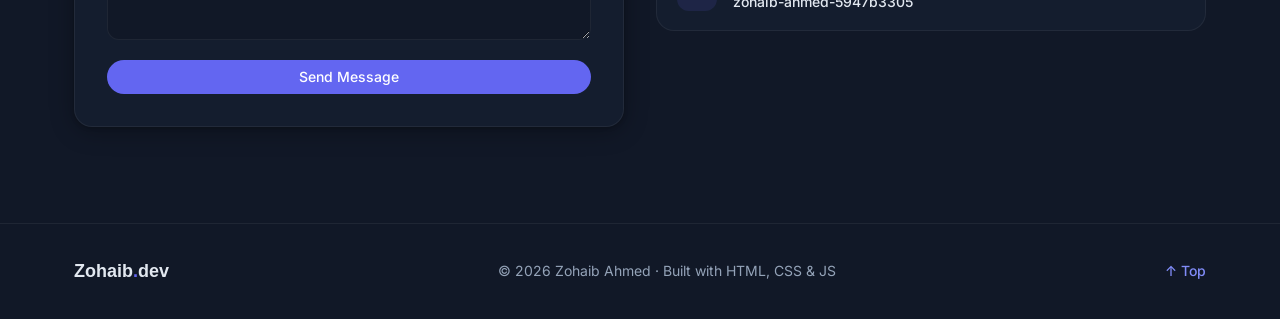
==== commit 2ce787ff: "Add AI interview project and Titanic GitHub link" ====
--- a/index.html
+++ b/index.html
@@ -15,10 +15,10 @@
 
   <title>Zohaib Ahmed — Full Stack Developer & Data Scientist</title>
 
-<!-- Google Fonts -->
-<link rel="preconnect" href="https://fonts.googleapis.com">
-<link rel="preconnect" href="https://fonts.gstatic.com" crossorigin>
-<link href="https://fonts.googleapis.com/css2?family=Inter:wght@400;500;600;700;800&display=swap" rel="stylesheet">
+  <!-- Google Fonts -->
+  <link rel="preconnect" href="https://fonts.googleapis.com">
+  <link rel="preconnect" href="https://fonts.gstatic.com" crossorigin>
+  <link href="https://fonts.googleapis.com/css2?family=Inter:wght@400;500;600;700;800&display=swap" rel="stylesheet">
 
   <link rel="stylesheet" href="style.css" />
 </head>
@@ -77,7 +77,7 @@
 
         <div class="hero-actions reveal">
           <a class="btn btn-primary" href="#projects">View Projects</a>
-          <a class="btn btn-outline" href="./data/MY_CV.pdf" download>
+          <a class="btn btn-outline" href="./data/CV.pdf" download>
             <svg width="16" height="16" viewBox="0 0 24 24" fill="none" stroke="currentColor" stroke-width="2"
               aria-hidden="true">
               <path d="M21 15v4a2 2 0 0 1-2 2H5a2 2 0 0 1-2-2v-4" />
@@ -288,6 +288,114 @@
         </article>
 
         <!-- Project 2 -->
+
+        <article class="project-card reveal" aria-label="Titanic Survival Predictor project">
+          <div class="project-thumb">
+            <img src="./data/Titanic.png" alt="Titanic Survival Predictor model output screenshot" loading="lazy" />
+            <div class="project-overlay" aria-hidden="true"></div>
+          </div>
+
+          <div class="project-body">
+            <div class="project-tags">
+              <span class="tag">Python</span>
+              <span class="tag">Data Analysis</span>
+              <span class="tag">Machine Learning</span>
+              <span class="tag">Scikit-Learn</span>
+              <span class="tag">Streamlit</span>
+            </div>
+
+            <h3 class="project-title">Titanic Survival Predictor</h3>
+
+            <p class="muted project-desc">
+              Machine learning model predicting passenger survival probability based
+              on historical Titanic data, with a Streamlit interface for making
+              predictions on new passenger data.
+            </p>
+
+            <div class="project-links">
+              <a class="btn btn-sm btn-outline" href="xizohaib/Titanic-Survival-Prediction" target="_blank"
+                rel="noopener noreferrer" aria-label="View Titanic Survival Predictor on GitHub">
+
+                <svg width="14" height="14" viewBox="0 0 24 24" fill="currentColor" aria-hidden="true">
+                  <path d="M12 0C5.374 0 0 5.373 0 12c0 5.302 3.438 9.8
+            8.207 11.387.599.111.793-.261.793-.577v-2.234
+            c-3.338.726-4.033-1.416-4.033-1.416-.546-1.387
+            -1.333-1.756-1.333-1.756-1.089-.745.083-.729.083-.729
+            1.205.084 1.839 1.237 1.839 1.237 1.07 1.834
+            2.807 1.304 3.492.997.107-.775.418-1.305.762-1.604
+            -2.665-.305-5.467-1.334-5.467-5.931 0-1.311.469-2.381
+            1.236-3.221-.124-.303-.535-1.524.117-3.176 0 0
+            1.008-.322 3.301 1.23A11.509 11.509 0 0 1 12 5.803
+            c1.02.005 2.047.138 3.006.404 2.291-1.552
+            3.297-1.23 3.297-1.23.653 1.653.242 2.874.118 3.176
+            .77.84 1.235 1.911 1.235 3.221 0 4.609-2.807
+            5.624-5.479 5.921.43.372.823 1.102.823 2.222v3.293
+            c0 .319.192.694.801.576C20.566 21.797 24 17.3 24 12
+            c0-6.627-5.373-12-12-12z" />
+                </svg>
+
+                View Code
+              </a>
+            </div>
+          </div>
+        </article>
+
+        <!-- Project 3 -->
+        <article class="project-card reveal" aria-label="AI Interview Preparation System project">
+          <div class="project-thumb">
+            <img src="./data/ai interview .png" alt="AI Interview Preparation System dashboard screenshot"
+              loading="lazy" />
+            <div class="project-overlay" aria-hidden="true"></div>
+          </div>
+
+          <div class="project-body">
+            <div class="project-tags">
+              <span class="tag">Python</span>
+              <span class="tag">React</span>
+              <span class="tag">Flask</span>
+              <span class="tag">MongoDB</span>
+              <span class="tag">Gemini AI</span>
+              <span class="tag">JWT</span>
+            </div>
+
+            <h3 class="project-title">Interview Preparation System</h3>
+
+            <p class="muted project-desc">
+              AI-powered interview preparation platform that generates domain- and
+              difficulty-based MCQs, tracks user performance, and provides detailed
+              results and improvement insights.
+            </p>
+
+            <div class="project-links">
+              <a class="btn btn-sm btn-outline" href="https://github.com/xizohaib/Ai-based-Interview-Preparation-System"
+                target="_blank" rel="noopener noreferrer" aria-label="View AI Interview Preparation System on GitHub">
+
+                <svg width="14" height="14" viewBox="0 0 24 24" fill="currentColor" aria-hidden="true">
+                  <path d="M12 0C5.374 0 0 5.373 0 12c0 5.302 3.438 9.8
+            8.207 11.387.599.111.793-.261.793-.577v-2.234
+            c-3.338.726-4.033-1.416-4.033-1.416-.546-1.387
+            -1.333-1.756-1.333-1.756-1.089-.745.083-.729.083-.729
+            1.205.084 1.839 1.237 1.839 1.237 1.07 1.834
+            2.807 1.304 3.492.997.107-.775.418-1.305.762-1.604
+            -2.665-.305-5.467-1.334-5.467-5.931 0-1.311.469-2.381
+            1.236-3.221-.124-.303-.535-1.524.117-3.176 0 0
+            1.008-.322 3.301 1.23A11.509 11.509 0 0 1 12 5.803
+            c1.02.005 2.047.138 3.006.404 2.291-1.552
+            3.297-1.23 3.297-1.23.653 1.653.242 2.874.118 3.176
+            .77.84 1.235 1.911 1.235 3.221 0 4.609-2.807
+            5.624-5.479 5.921.43.372.823 1.102.823 2.222v3.293
+            c0 .319.192.694.801.576C20.566 21.797 24 17.3 24 12
+            c0-6.627-5.373-12-12-12z" />
+                </svg>
+
+                View Code
+              </a>
+            </div>
+          </div>
+        </article>
+
+
+        <!-- Project 4 -->
         <article class="project-card reveal" aria-label="MERN Todo App project">
           <div class="project-thumb">
             <img src="./data/Todo_Dashboard.png" alt="MERN Todo App dashboard screenshot" loading="lazy" />
@@ -318,7 +426,7 @@
           </div>
         </article>
 
-        <!-- Project 3 -->
+        <!-- Project 5 -->
         <article class="project-card reveal" aria-label="Notes App project">
           <div class="project-thumb">
             <img src="./data/Notes_Dashboard.png" alt="Notes App dashboard screenshot" loading="lazy" />
@@ -349,7 +457,7 @@
           </div>
         </article>
 
-        <!-- Project 4 -->
+        <!-- Project 6 -->
         <article class="project-card reveal" aria-label="Authentication System project">
           <div class="project-thumb">
             <img src="./data/authentication.png" alt="Authentication System interface screenshot" loading="lazy" />
@@ -372,49 +480,8 @@
           </div>
         </article>
 
-        <!-- Project 5 -->
-        <article class="project-card reveal" aria-label="Web Calculator project">
-          <div class="project-thumb">
-            <img src="./data/Caculator.png" alt="Web Calculator screenshot" loading="lazy" />
-            <div class="project-overlay" aria-hidden="true"></div>
-          </div>
-          <div class="project-body">
-            <div class="project-tags">
-              <span class="tag">HTML</span>
-              <span class="tag">CSS</span>
-              <span class="tag">JavaScript</span>
-            </div>
-            <h3 class="project-title">Web Calculator</h3>
-            <p class="muted project-desc">
-              Responsive calculator built with HTML, CSS, and JavaScript featuring a clean and accessible UI.
-            </p>
-            <div class="project-links">
-              <span class="no-link-note">No Repository Link</span>
-            </div>
-          </div>
-        </article>
-
-        <!-- Project 6 -->
-        <article class="project-card reveal" aria-label="Titanic Survival Predictor project">
-          <div class="project-thumb">
-            <img src="./data/Titanic.png" alt="Titanic Survival Predictor model output screenshot" loading="lazy" />
-            <div class="project-overlay" aria-hidden="true"></div>
-          </div>
-          <div class="project-body">
-            <div class="project-tags">
-              <span class="tag">Python</span>
-              <span class="tag">Data Analysis</span>
-              <span class="tag">Scikit-Learn</span>
-            </div>
-            <h3 class="project-title">Titanic Survival Predictor</h3>
-            <p class="muted project-desc">
-              Machine learning model predicting passenger survival probability based on historical Titanic data.
-            </p>
-            <div class="project-links">
-              <span class="no-link-note">No Repository Link</span>
-            </div>
-          </div>
-        </article>
+
+
 
       </div>
     </div>
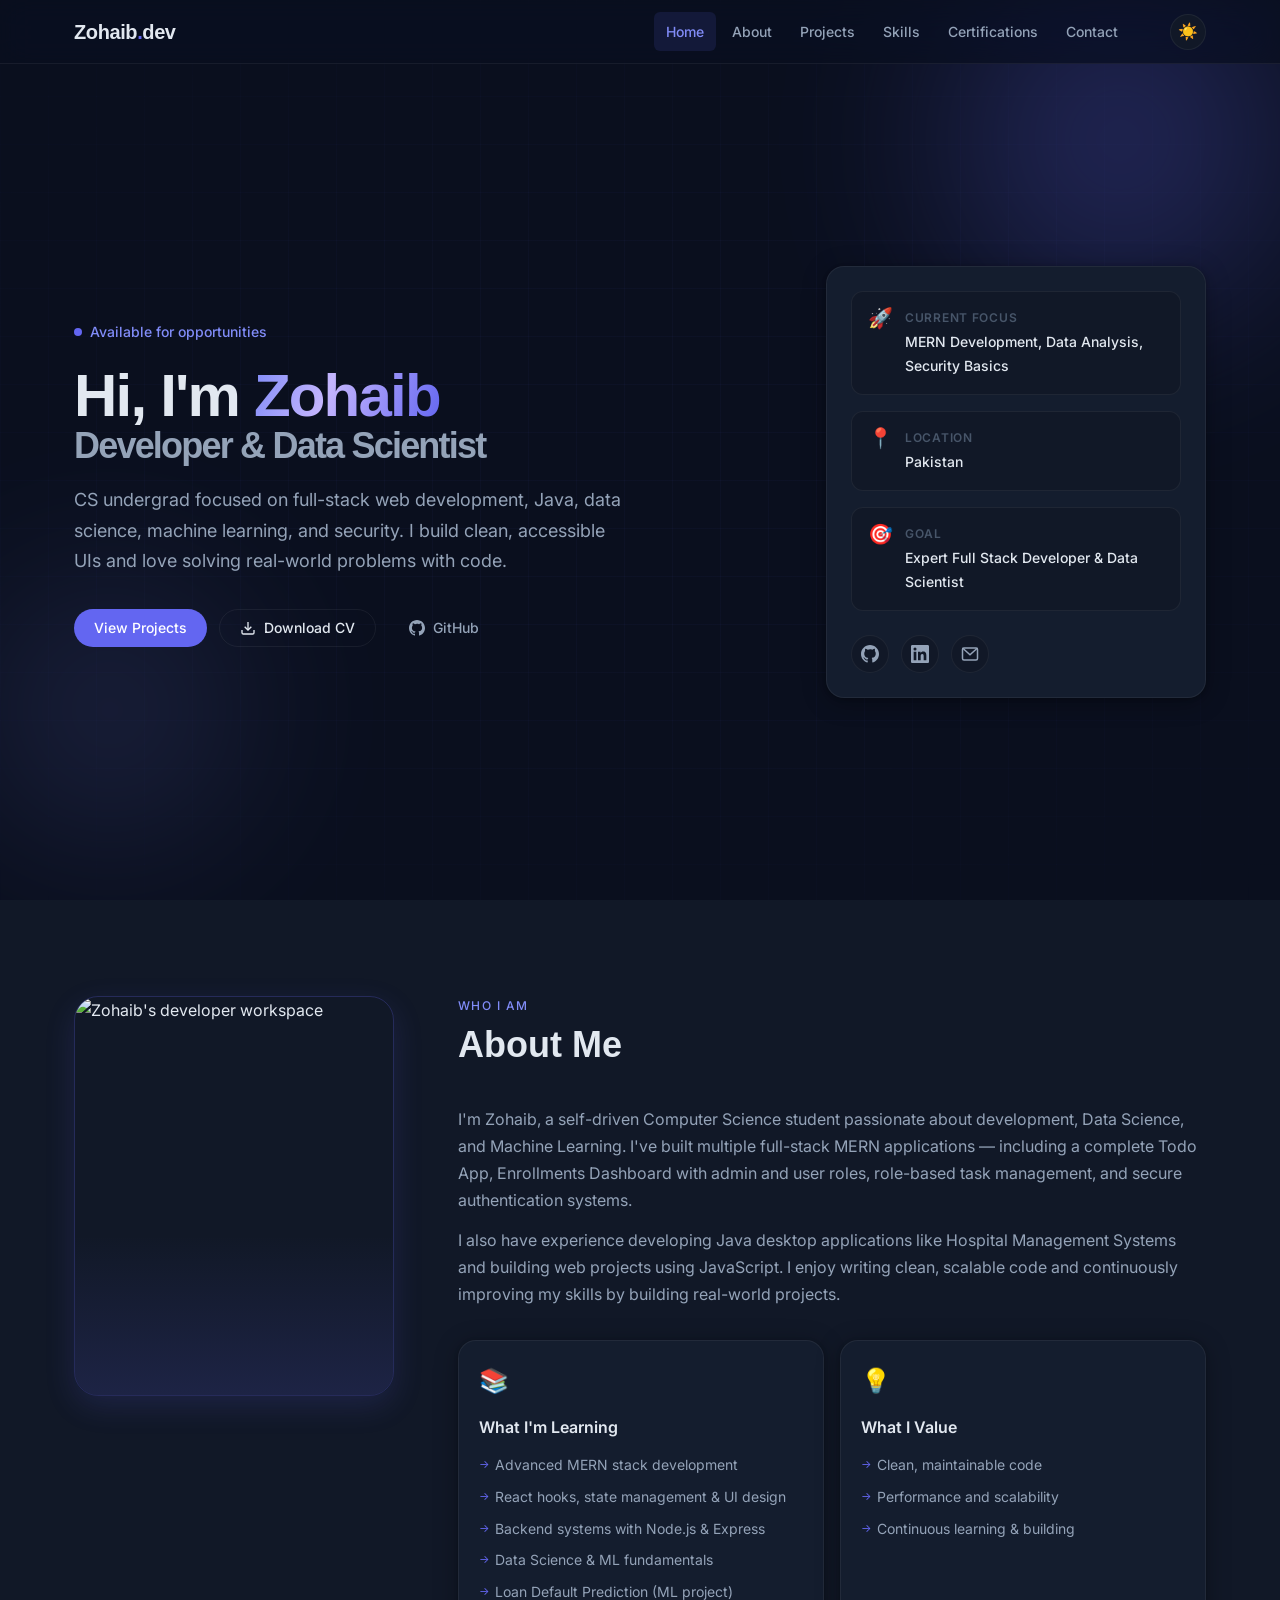
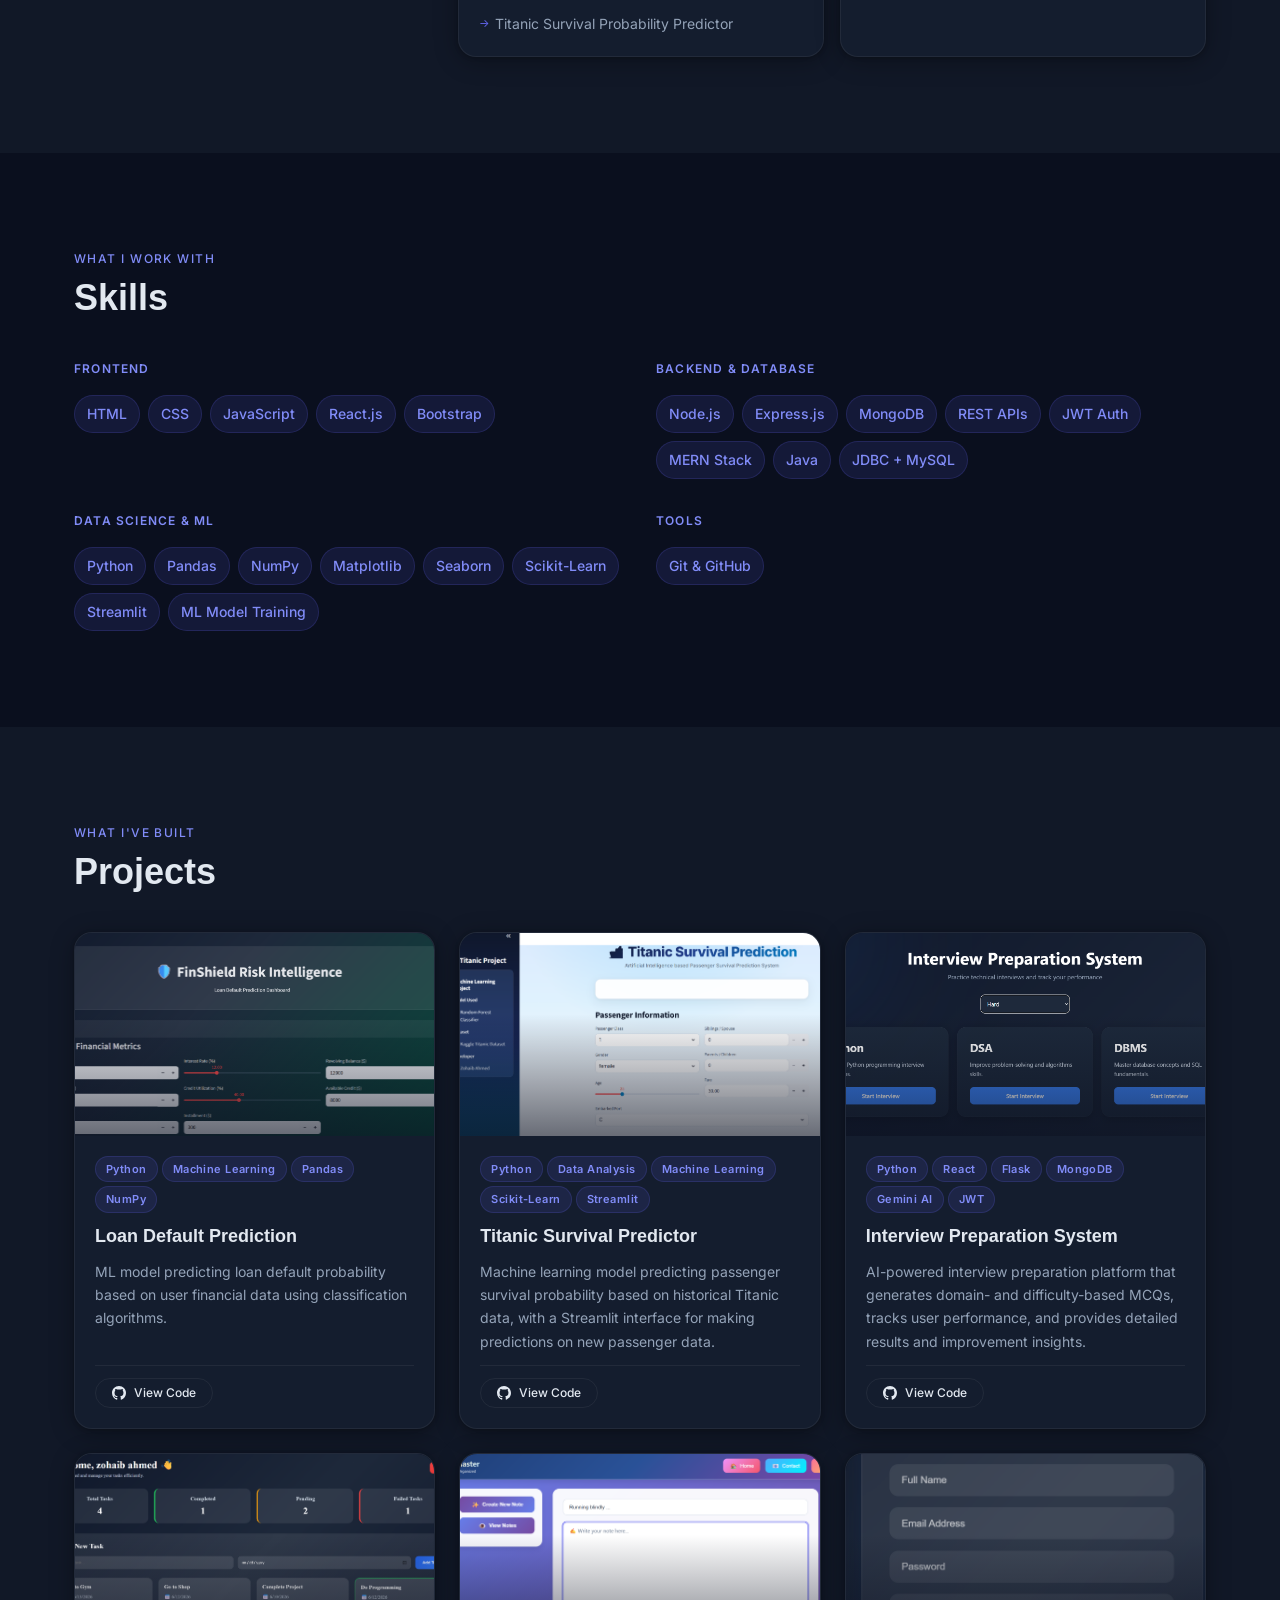
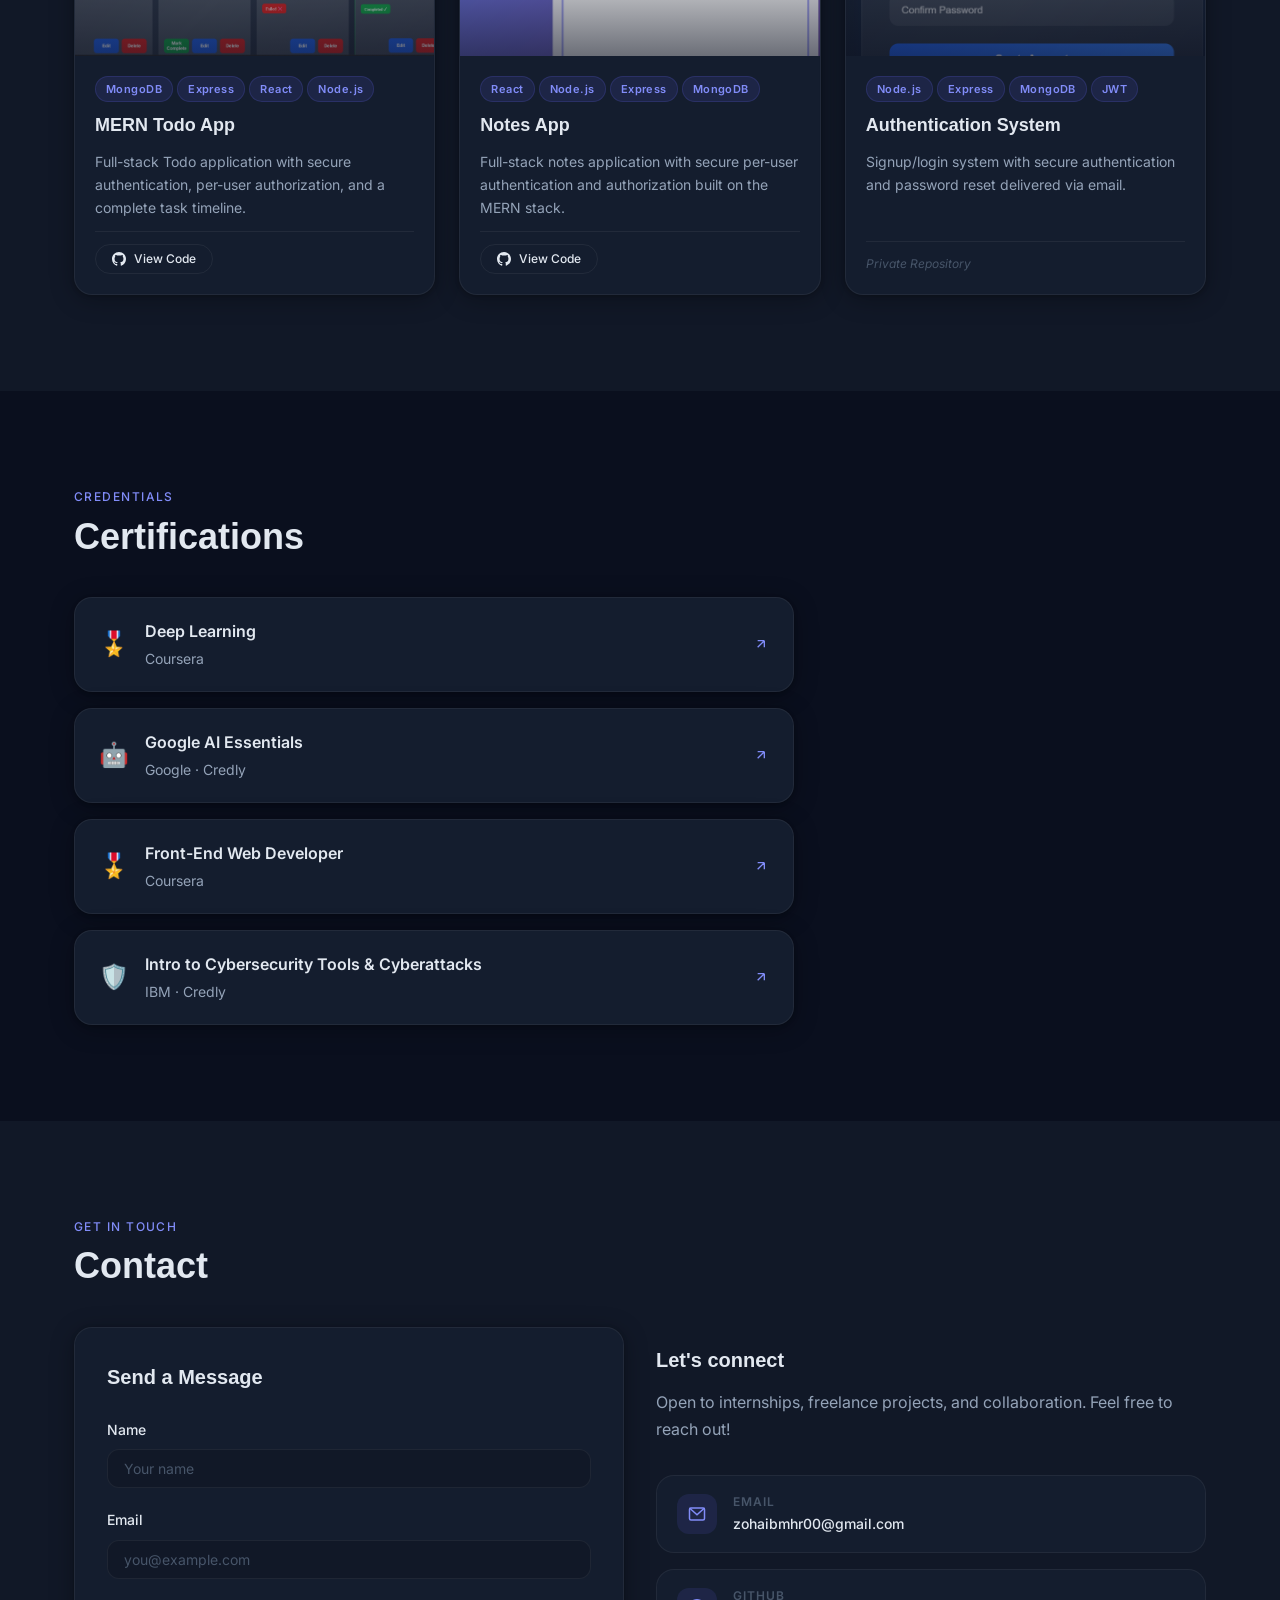
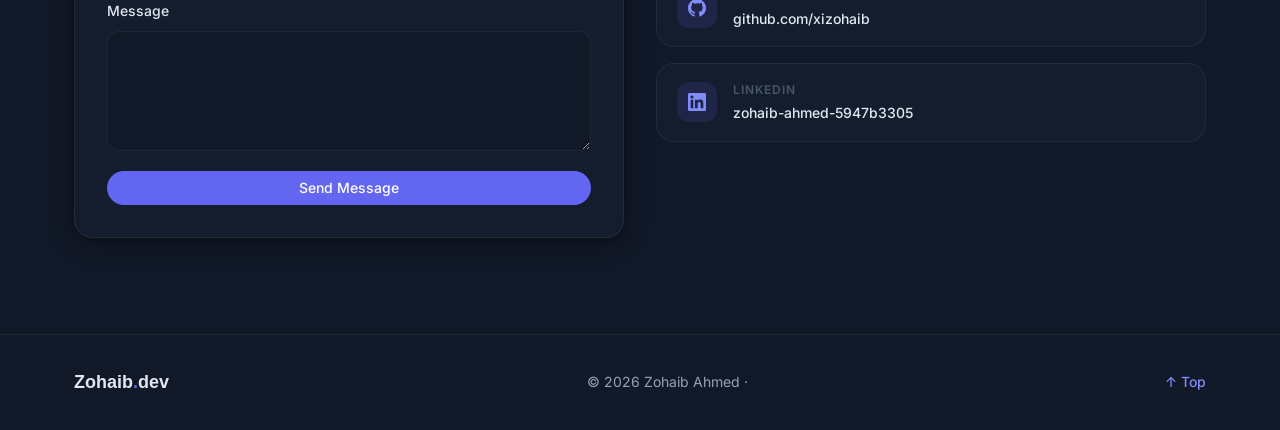
==== commit a4cfa836: "Certificate added" ====
--- a/index.html
+++ b/index.html
@@ -313,8 +313,8 @@
             </p>
 
             <div class="project-links">
-              <a class="btn btn-sm btn-outline" href="xizohaib/Titanic-Survival-Prediction" target="_blank"
-                rel="noopener noreferrer" aria-label="View Titanic Survival Predictor on GitHub">
+              <a class="btn btn-sm btn-outline" href="https://github.com/xizohaib/Titanic-Survival-Prediction"
+                target="_blank" rel="noopener noreferrer" aria-label="View Titanic Survival Predictor on GitHub">
 
                 <svg width="14" height="14" viewBox="0 0 24 24" fill="currentColor" aria-hidden="true">
                   <path d="M12 0C5.374 0 0 5.373 0 12c0 5.302 3.438 9.8
@@ -494,6 +494,48 @@
       <h2 id="certs-heading" class="section-title reveal">Certifications</h2>
 
       <div class="certs-grid reveal">
+
+        <a class="cert-card" href="https://coursera.org/share/430f6710ee7810ace51899599b802793" target="_blank"
+          rel="noopener noreferrer" aria-label="View Deep Learning certificate on Coursera (opens in new tab)">
+          <div class="cert-icon" aria-hidden="true">🎖️</div>
+          <div class="cert-body">
+            <div class="cert-title">Deep Learning</div>
+            <div class="cert-issuer">Coursera</div>
+          </div>
+          <svg class="cert-arrow" width="16" height="16" viewBox="0 0 24 24" fill="none" stroke="currentColor"
+            stroke-width="2" aria-hidden="true">
+            <path d="M7 17L17 7M17 7H7M17 7v10" />
+          </svg>
+        </a>
+
+        <a class="cert-card" href="https://www.credly.com/badges/31742895-78d1-4db4-8b72-25062ebbee51/public_url"
+          target="_blank" rel="noopener noreferrer"
+          aria-label="View Google AI Essentials certificate on Credly (opens in new tab)">
+          <div class="cert-icon" aria-hidden="true">🤖</div>
+          <div class="cert-body">
+            <div class="cert-title">Google AI Essentials</div>
+            <div class="cert-issuer">Google · Credly</div>
+          </div>
+          <svg class="cert-arrow" width="16" height="16" viewBox="0 0 24 24" fill="none" stroke="currentColor"
+            stroke-width="2" aria-hidden="true">
+            <path d="M7 17L17 7M17 7H7M17 7v10" />
+          </svg>
+        </a>
+
+        <a class="cert-card" href="https://coursera.org/share/2aaf15fe1f49186d2a6ab01624349ef0" target="_blank"
+          rel="noopener noreferrer"
+          aria-label="View Front-End Web Developer certificate on Coursera (opens in new tab)">
+          <div class="cert-icon" aria-hidden="true">🎖️</div>
+          <div class="cert-body">
+            <div class="cert-title">Front-End Web Developer</div>
+            <div class="cert-issuer">Coursera</div>
+          </div>
+          <svg class="cert-arrow" width="16" height="16" viewBox="0 0 24 24" fill="none" stroke="currentColor"
+            stroke-width="2" aria-hidden="true">
+            <path d="M7 17L17 7M17 7H7M17 7v10" />
+          </svg>
+        </a>
+
         <a class="cert-card" href="https://www.credly.com/badges/0b9b2dbd-2b45-4d8e-ad53-1aca53a451a7/public_url"
           target="_blank" rel="noopener noreferrer"
           aria-label="View Intro to Cybersecurity certificate on Credly (opens in new tab)">
@@ -508,33 +550,6 @@
           </svg>
         </a>
 
-        <a class="cert-card" href="https://www.credly.com/badges/31742895-78d1-4db4-8b72-25062ebbee51/public_url"
-          target="_blank" rel="noopener noreferrer"
-          aria-label="View Google AI Essentials certificate on Credly (opens in new tab)">
-          <div class="cert-icon" aria-hidden="true">🤖</div>
-          <div class="cert-body">
-            <div class="cert-title">Google AI Essentials</div>
-            <div class="cert-issuer">Google · Credly</div>
-          </div>
-          <svg class="cert-arrow" width="16" height="16" viewBox="0 0 24 24" fill="none" stroke="currentColor"
-            stroke-width="2" aria-hidden="true">
-            <path d="M7 17L17 7M17 7H7M17 7v10" />
-          </svg>
-        </a>
-
-        <a class="cert-card" href="https://coursera.org/share/2aaf15fe1f49186d2a6ab01624349ef0" target="_blank"
-          rel="noopener noreferrer"
-          aria-label="View Front-End Web Developer certificate on Coursera (opens in new tab)">
-          <div class="cert-icon" aria-hidden="true">🎖️</div>
-          <div class="cert-body">
-            <div class="cert-title">Front-End Web Developer</div>
-            <div class="cert-issuer">Coursera</div>
-          </div>
-          <svg class="cert-arrow" width="16" height="16" viewBox="0 0 24 24" fill="none" stroke="currentColor"
-            stroke-width="2" aria-hidden="true">
-            <path d="M7 17L17 7M17 7H7M17 7v10" />
-          </svg>
-        </a>
       </div>
     </div>
   </section>
@@ -629,7 +644,7 @@
     <div class="container footer-inner">
       <div class="footer-brand">Zohaib<span class="brand-dot">.</span>dev</div>
       <p class="footer-copy">
-        © <span id="year"></span> Zohaib Ahmed · Built with HTML, CSS &amp; JS
+        © <span id="year"></span> Zohaib Ahmed ·
       </p>
       <a class="footer-top" href="#home" aria-label="Back to top">↑ Top</a>
     </div>
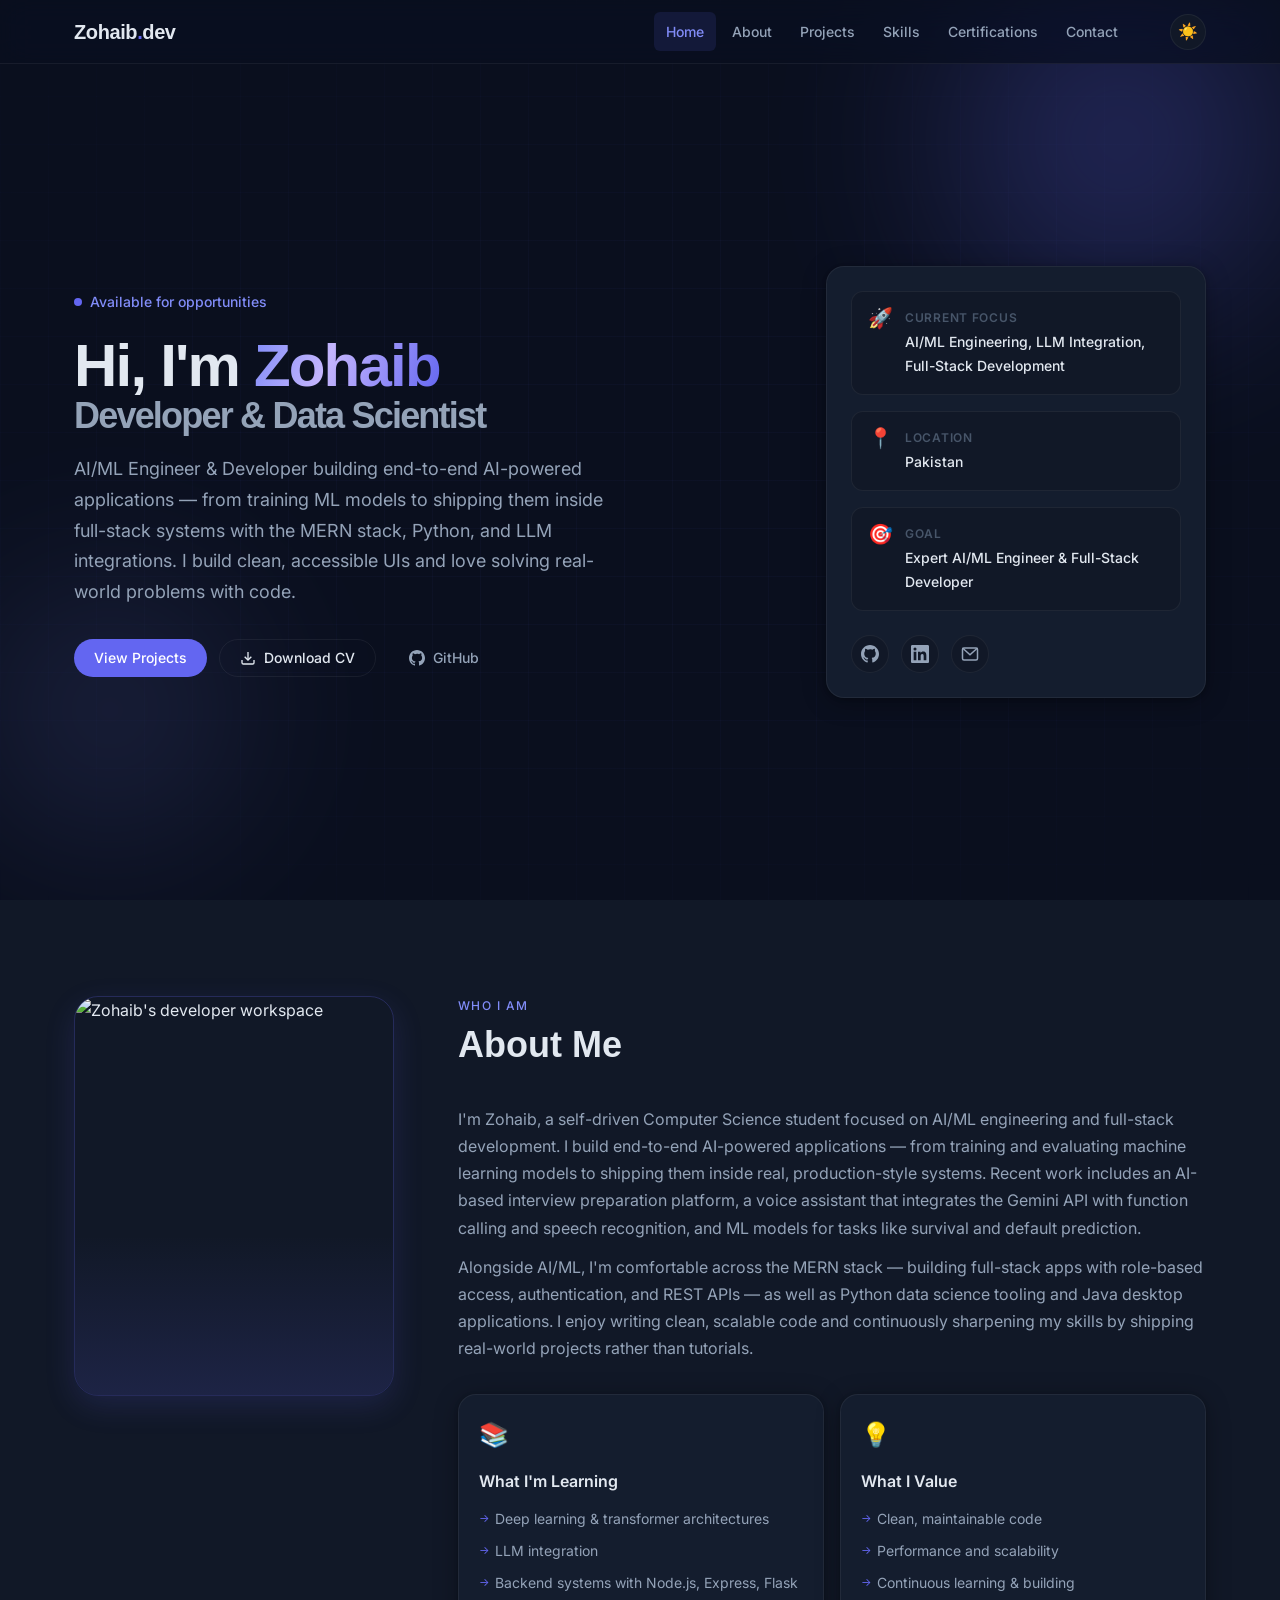
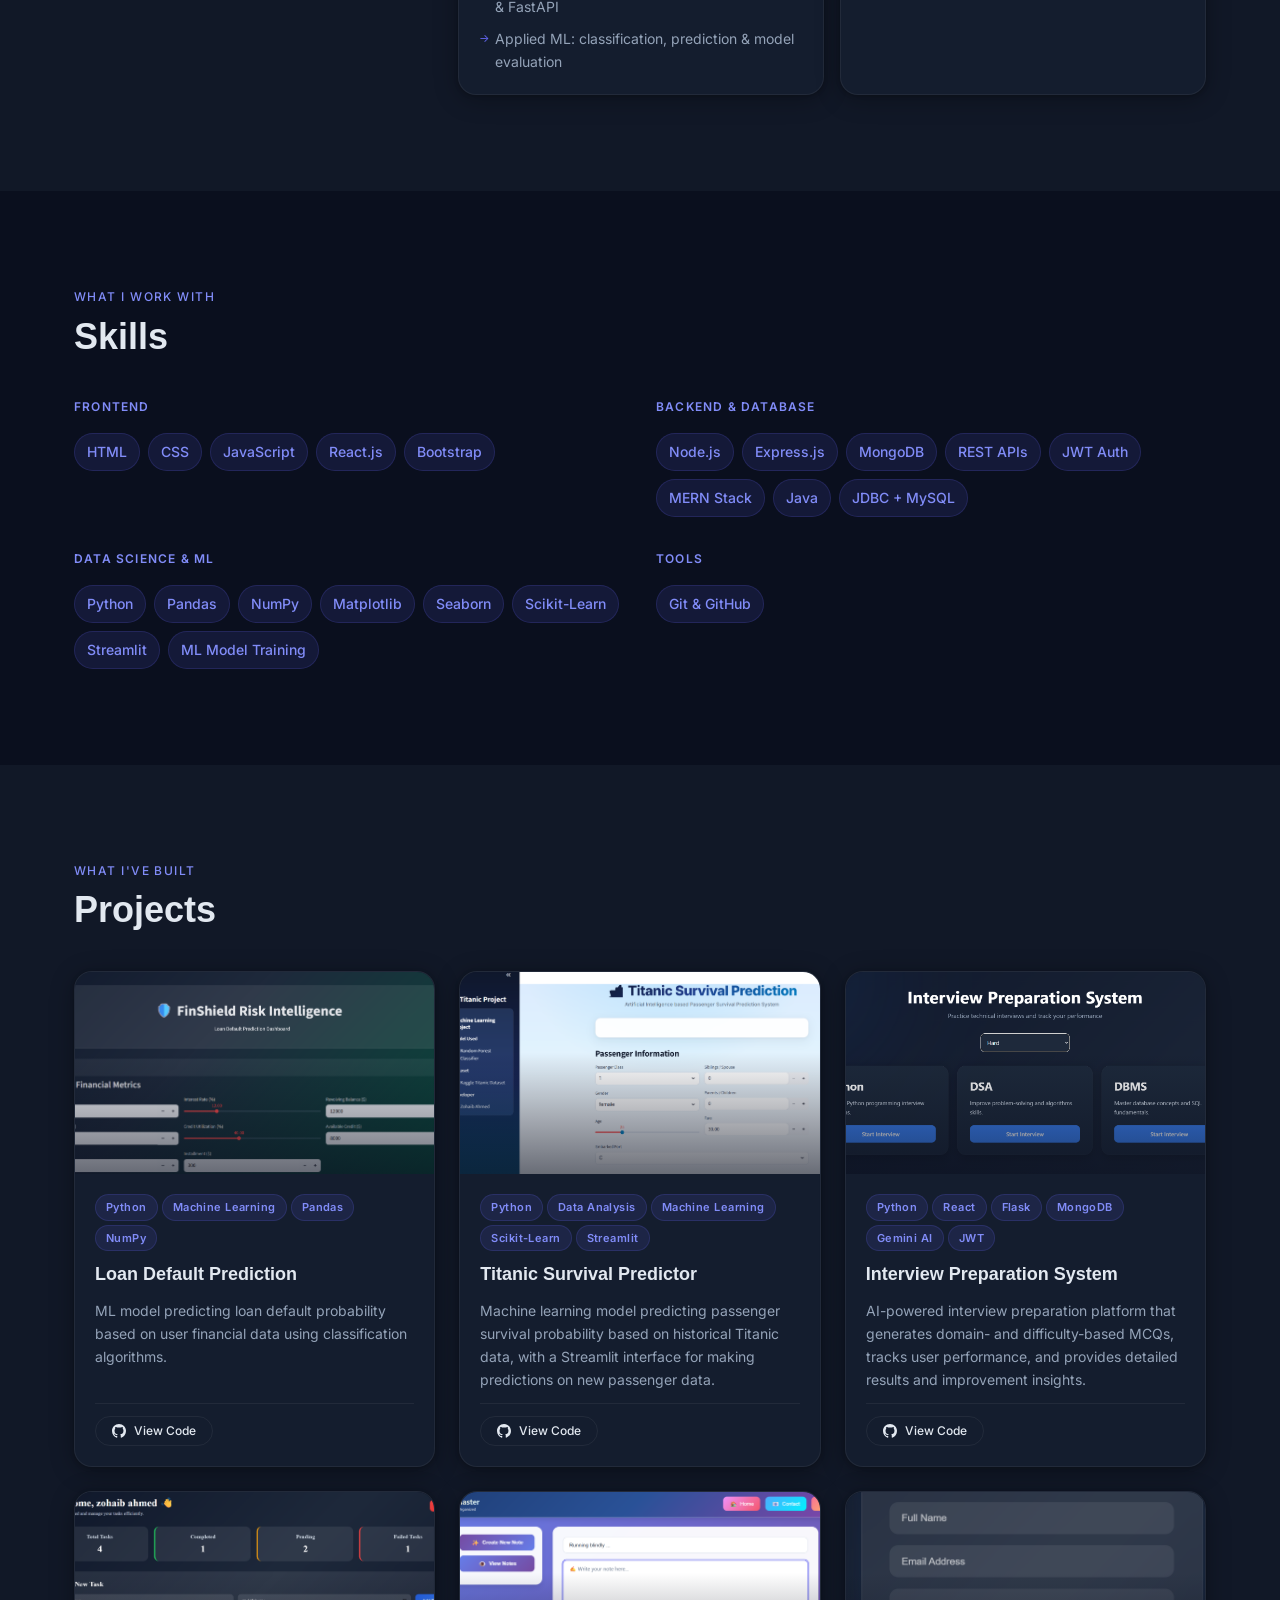
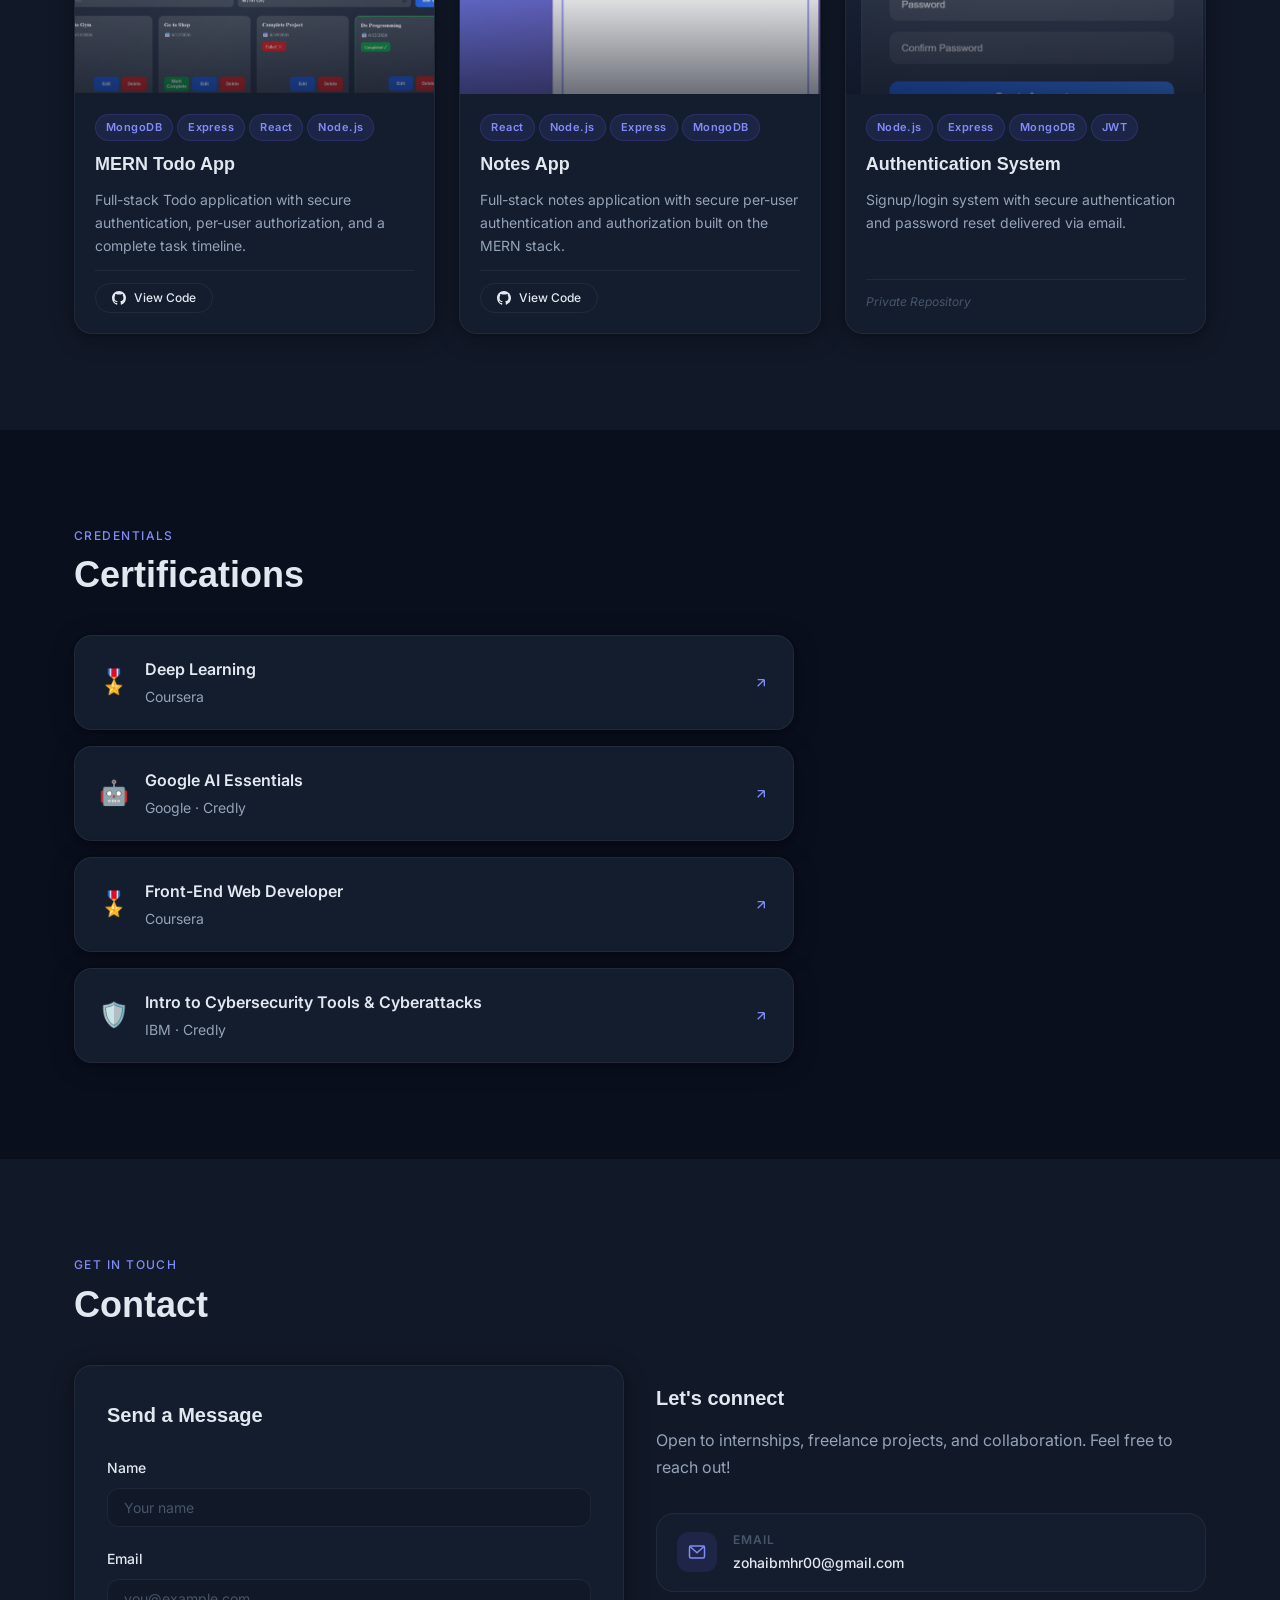
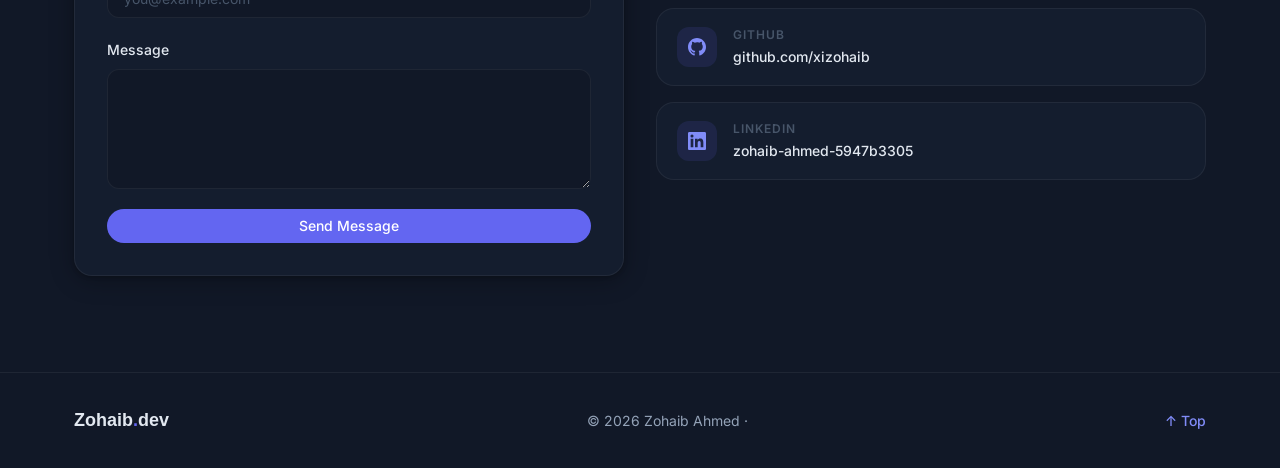
==== commit d83854b8: "updated content" ====
--- a/index.html
+++ b/index.html
@@ -70,9 +70,10 @@
         </h1>
 
         <p class="hero-desc muted reveal">
-          CS undergrad focused on full-stack web development, Java, data science,
-          machine learning, and security. I build clean, accessible UIs and love
-          solving real-world problems with code.
+          AI/ML Engineer &amp; Developer building end-to-end AI-powered applications —
+          from training ML models to shipping them inside full-stack systems with the
+          MERN stack, Python, and LLM integrations. I build clean, accessible UIs and
+          love solving real-world problems with code.
         </p>
 
         <div class="hero-actions reveal">
@@ -102,7 +103,7 @@
           <span class="focus-icon" aria-hidden="true">🚀</span>
           <div>
             <div class="focus-label">Current Focus</div>
-            <div class="focus-value">MERN Development, Data Analysis, Security Basics</div>
+            <div class="focus-value">AI/ML Engineering, LLM Integration, Full-Stack Development</div>
           </div>
         </div>
         <div class="focus-pill">
@@ -116,7 +117,7 @@
           <span class="focus-icon" aria-hidden="true">🎯</span>
           <div>
             <div class="focus-label">Goal</div>
-            <div class="focus-value">Expert Full Stack Developer &amp; Data Scientist</div>
+            <div class="focus-value">Expert AI/ML Engineer &amp; Full-Stack Developer</div>
           </div>
         </div>
         <div class="hero-socials">
@@ -158,15 +159,18 @@
         <p class="section-eyebrow reveal">Who I am</p>
         <h2 id="about-heading" class="section-title reveal">About Me</h2>
         <p class="muted reveal">
-          I'm Zohaib, a self-driven Computer Science student passionate about development,
-          Data Science, and Machine Learning. I've built multiple full-stack MERN applications —
-          including a complete Todo App, Enrollments Dashboard with admin and user roles,
-          role-based task management, and secure authentication systems.
+          I'm Zohaib, a self-driven Computer Science student focused on AI/ML engineering and
+          full-stack development. I build end-to-end AI-powered applications — from training and
+          evaluating machine learning models to shipping them inside real, production-style
+          systems. Recent work includes an AI-based interview preparation platform, a voice
+          assistant that integrates the Gemini API with function calling and speech recognition,
+          and ML models for tasks like survival and default prediction.
         </p>
         <p class="muted reveal" style="margin-top: 12px;">
-          I also have experience developing Java desktop applications like Hospital
-          Management Systems and building web projects using JavaScript. I enjoy writing
-          clean, scalable code and continuously improving my skills by building real-world projects.
+          Alongside AI/ML, I'm comfortable across the MERN stack — building full-stack apps with
+          role-based access, authentication, and REST APIs — as well as Python data science
+          tooling and Java desktop applications. I enjoy writing clean, scalable code and
+          continuously sharpening my skills by shipping real-world projects rather than tutorials.
         </p>
 
         <div class="about-cards reveal">
@@ -174,12 +178,10 @@
             <div class="about-card-icon" aria-hidden="true">📚</div>
             <strong>What I'm Learning</strong>
             <ul>
-              <li>Advanced MERN stack development</li>
-              <li>React hooks, state management &amp; UI design</li>
-              <li>Backend systems with Node.js &amp; Express</li>
-              <li>Data Science &amp; ML fundamentals</li>
-              <li>Loan Default Prediction (ML project)</li>
-              <li>Titanic Survival Probability Predictor</li>
+              <li>Deep learning &amp; transformer architectures</li>
+              <li>LLM integration </li>
+              <li>Backend systems with Node.js, Express, Flask &amp; FastAPI</li>
+              <li>Applied ML: classification, prediction &amp; model evaluation</li>
             </ul>
           </div>
           <div class="card about-card">
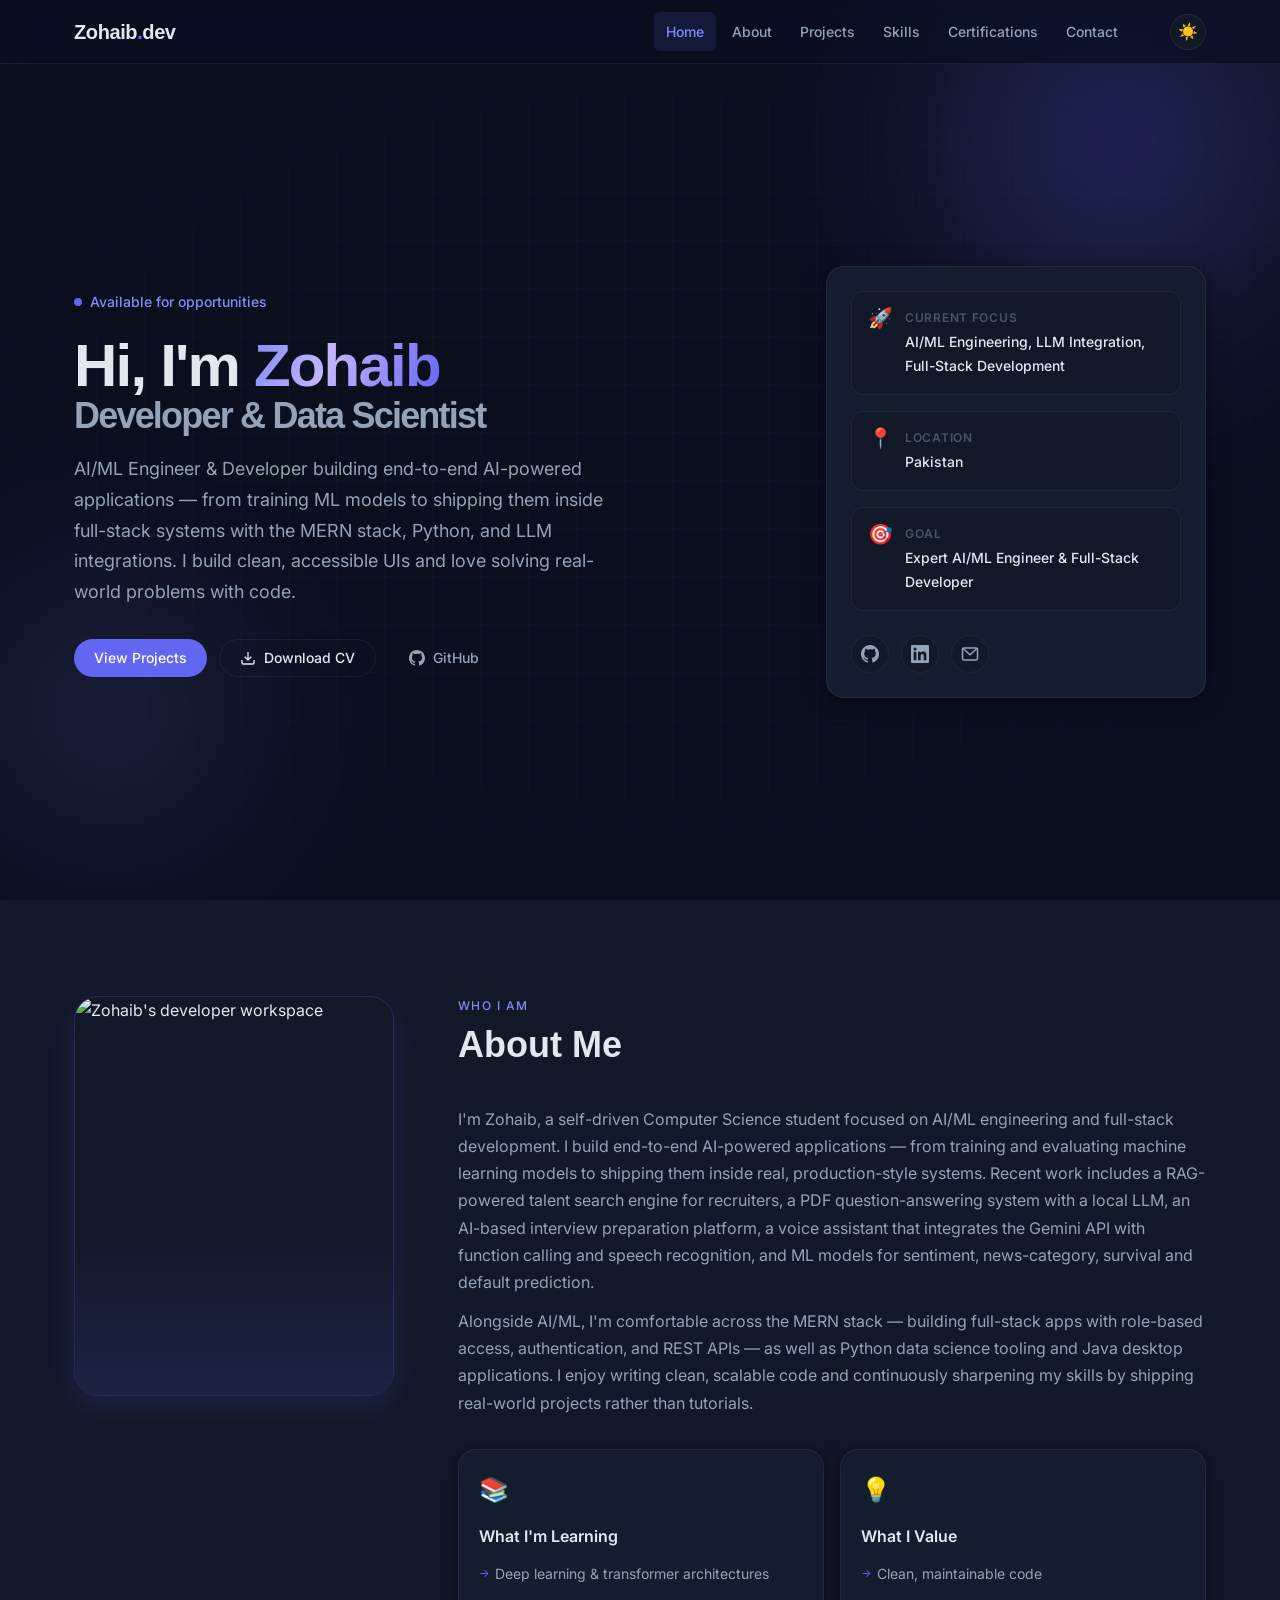
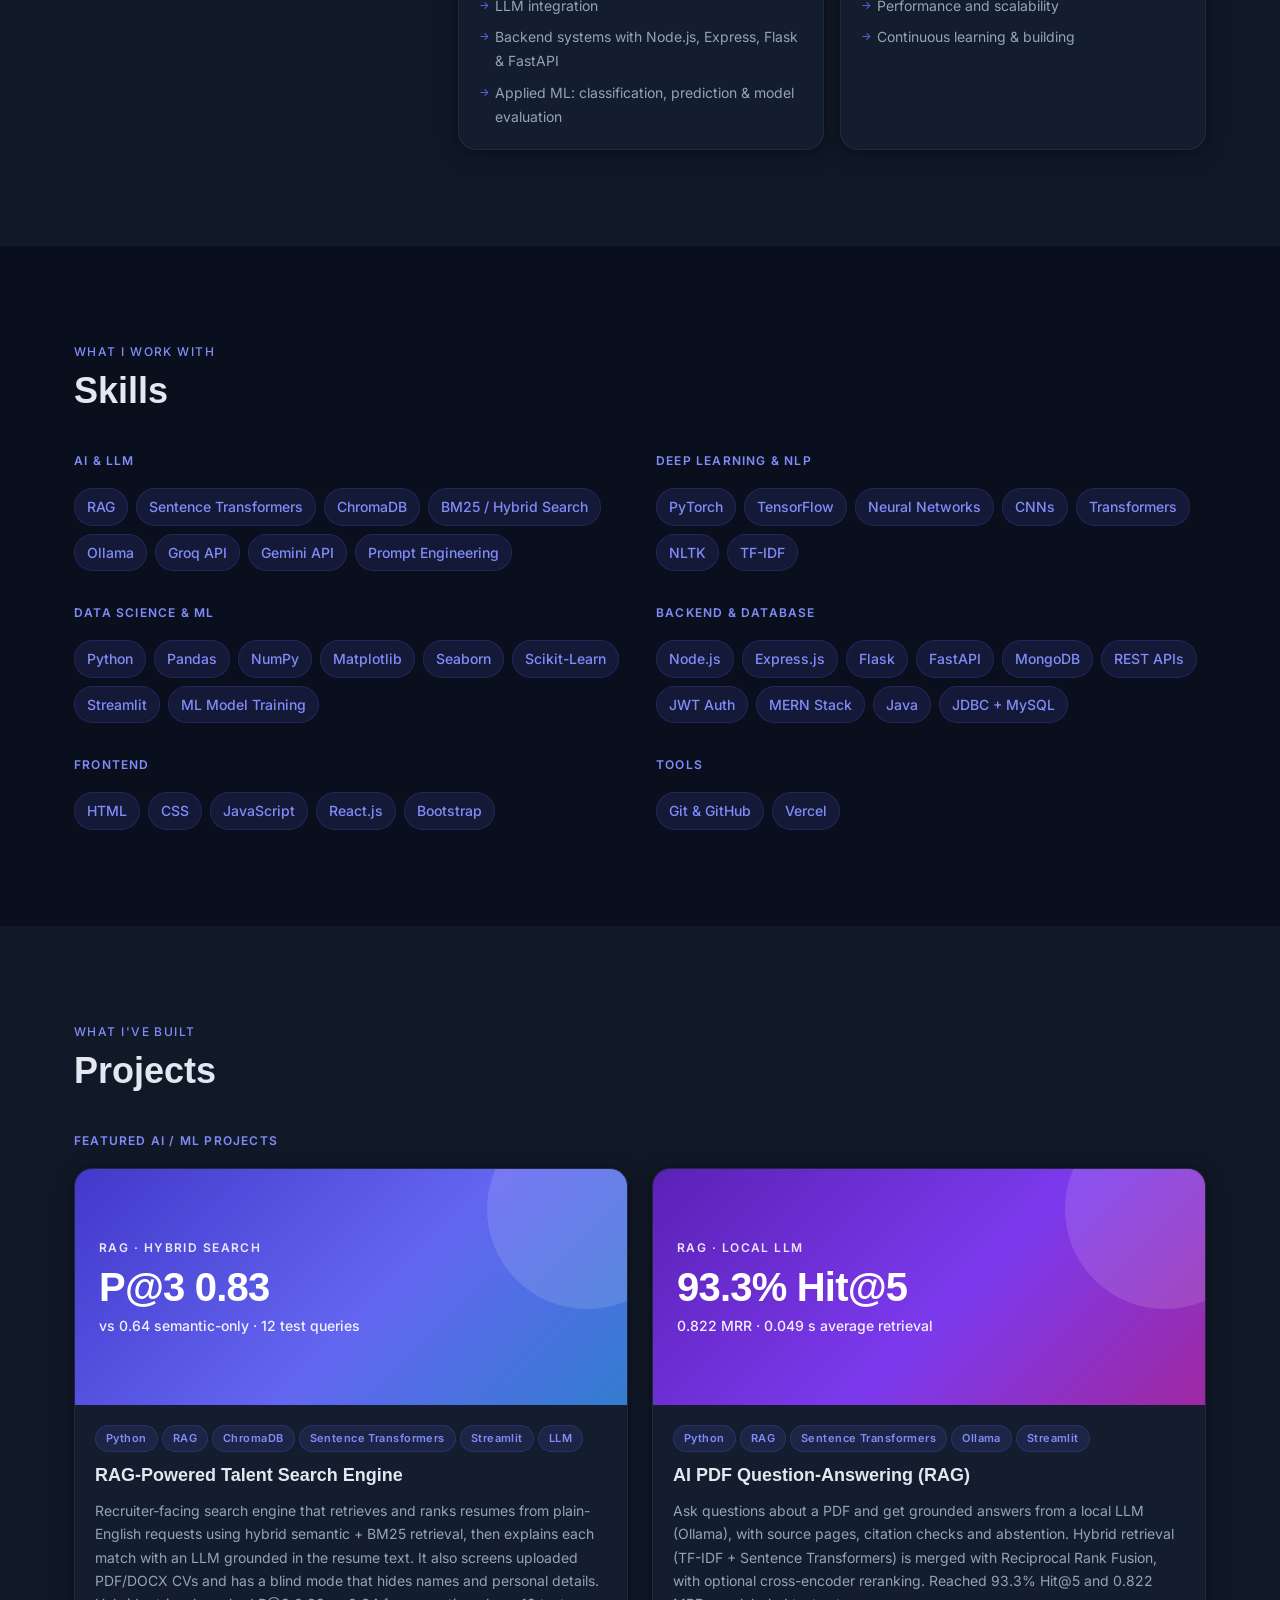
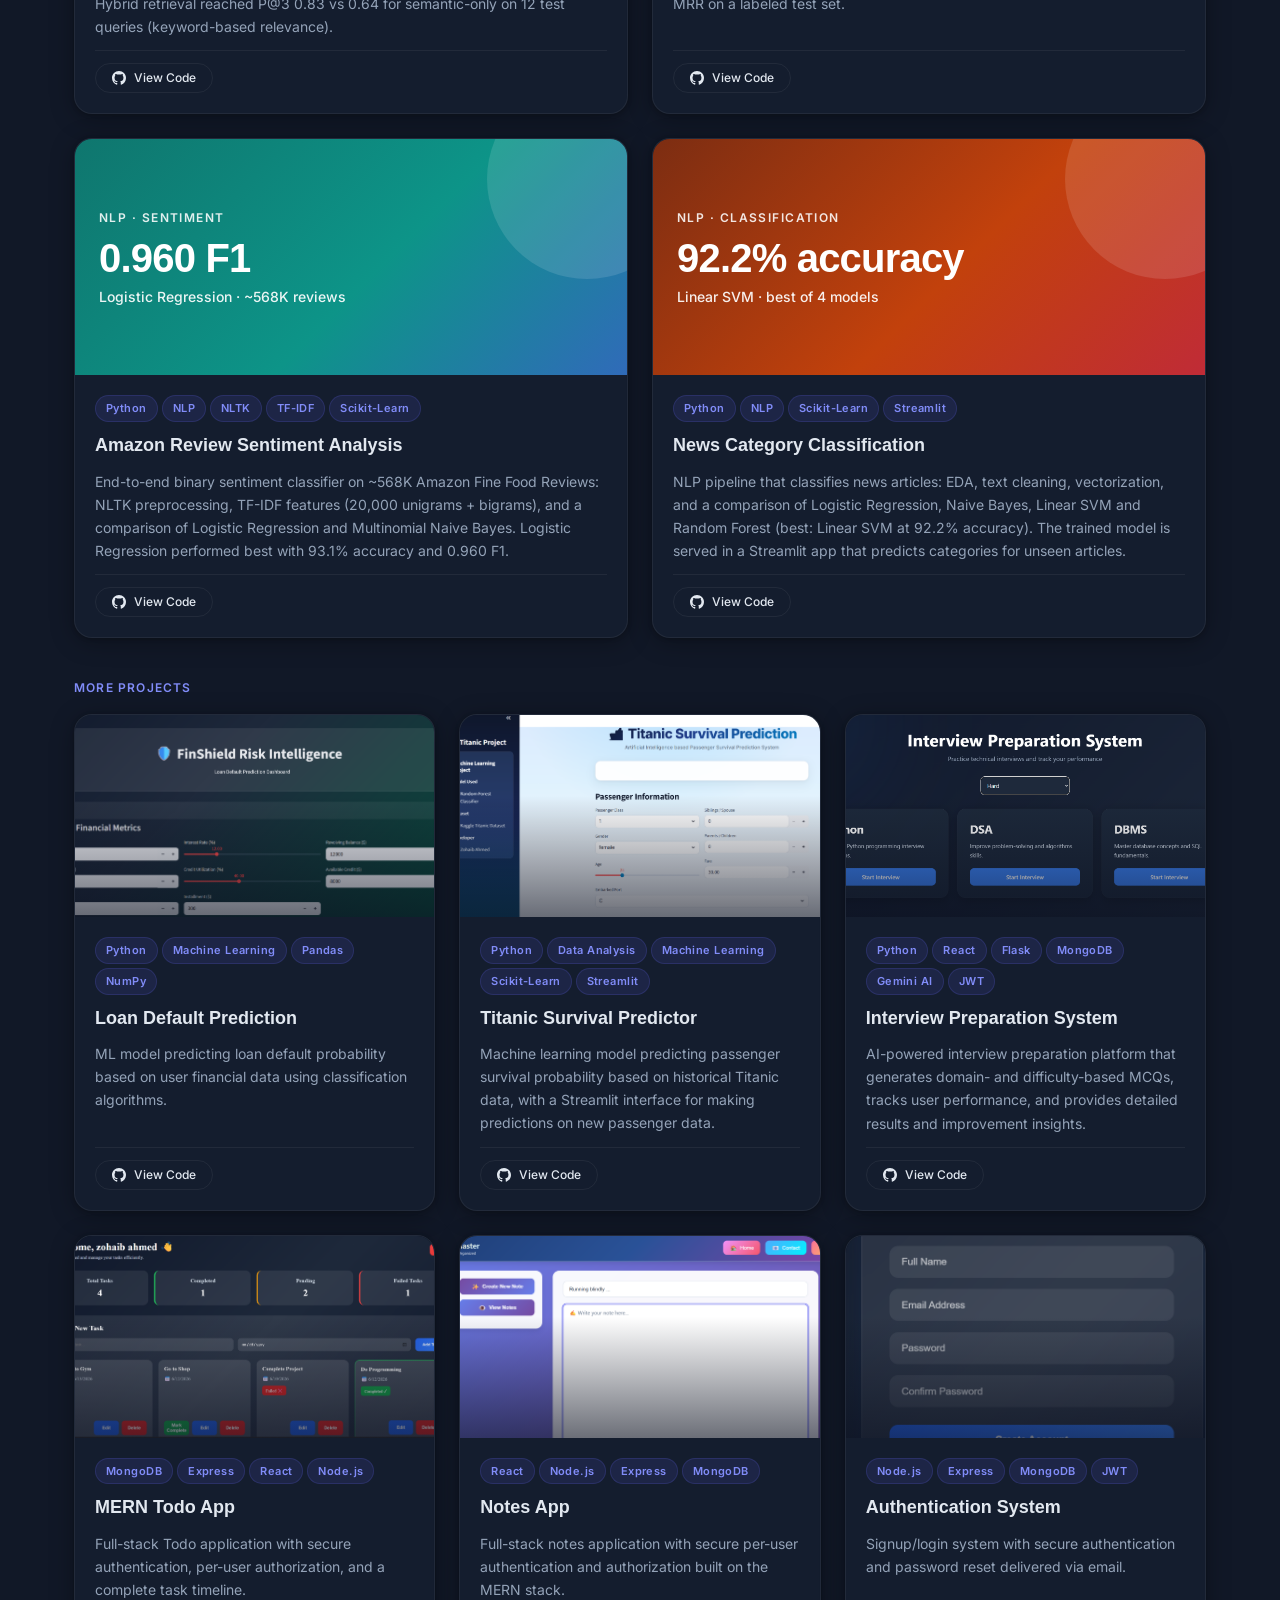
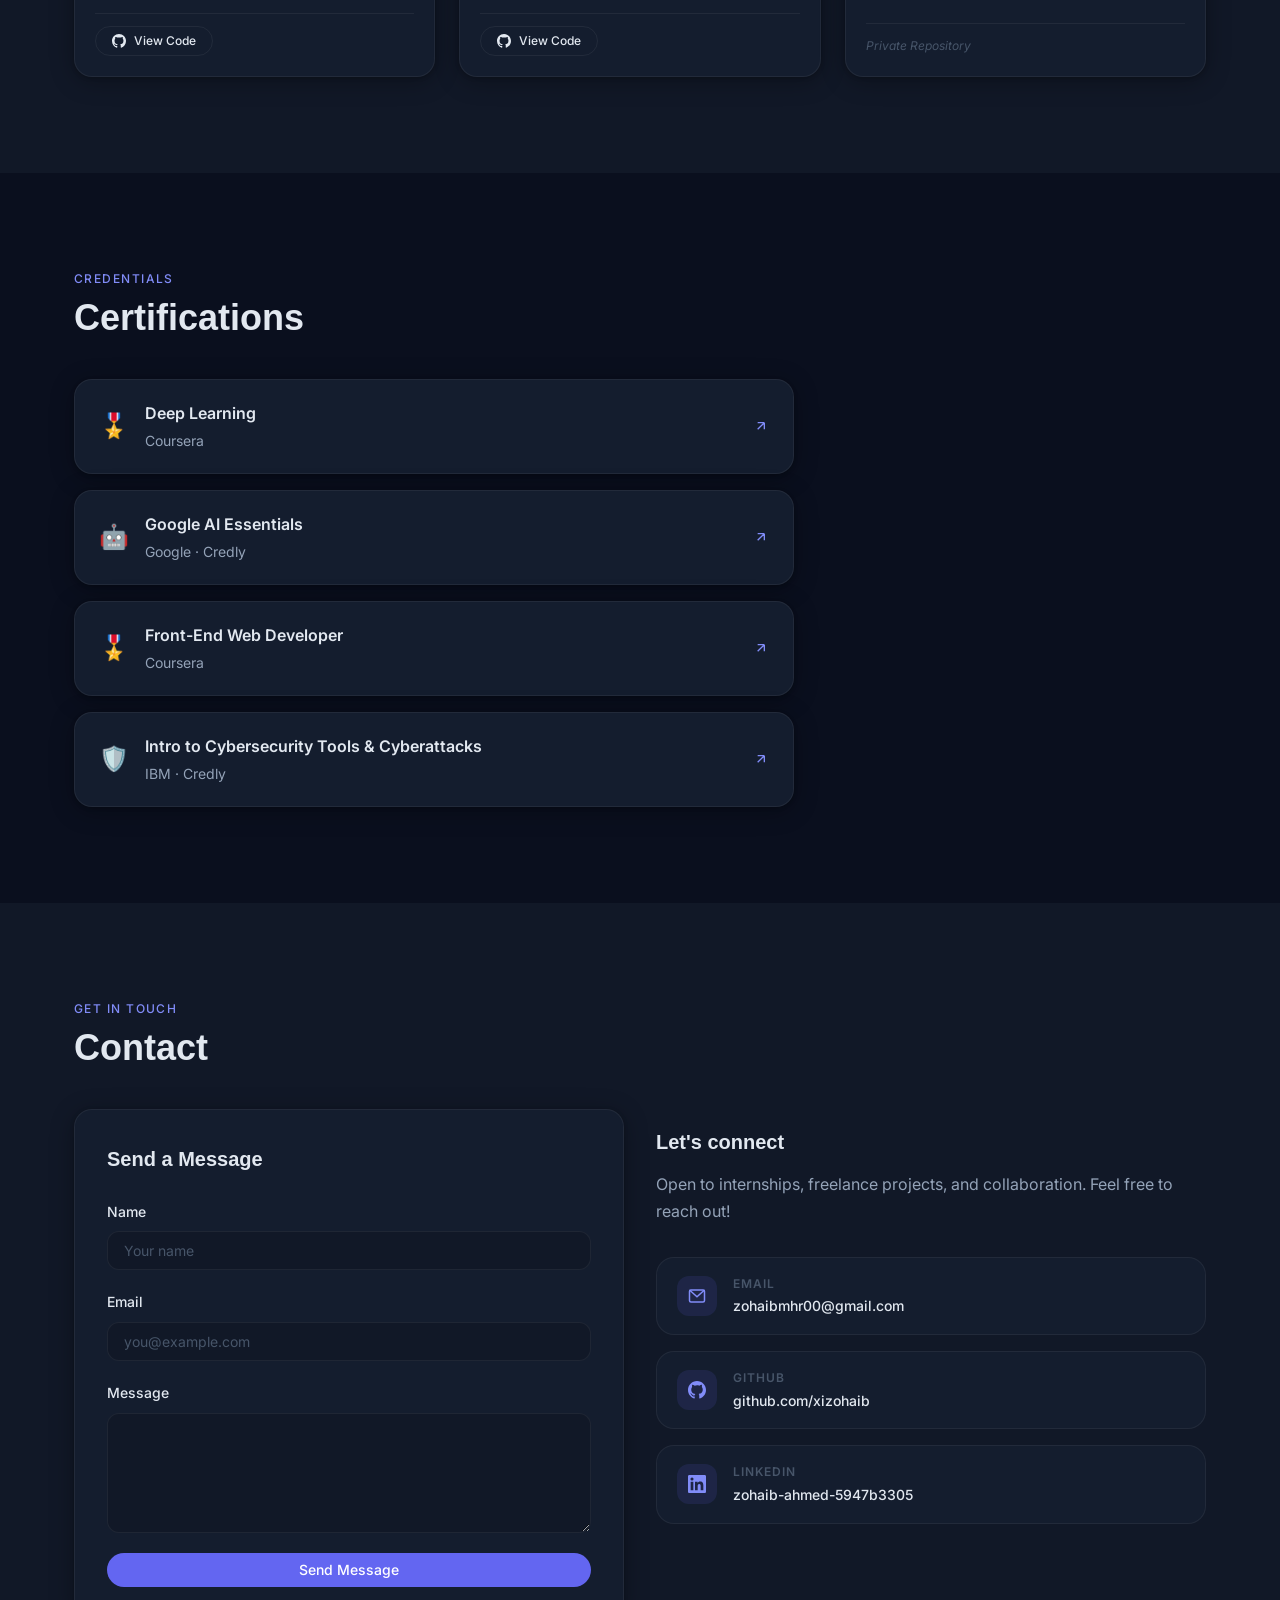
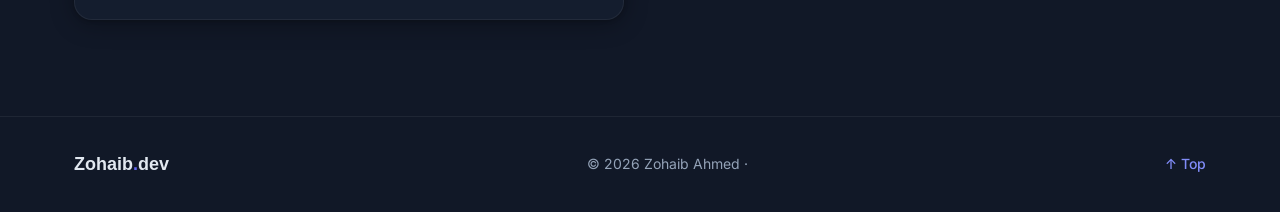
==== commit 8b14740e: "Updated and added new  projects" ====
--- a/index.html
+++ b/index.html
@@ -162,9 +162,10 @@
           I'm Zohaib, a self-driven Computer Science student focused on AI/ML engineering and
           full-stack development. I build end-to-end AI-powered applications — from training and
           evaluating machine learning models to shipping them inside real, production-style
-          systems. Recent work includes an AI-based interview preparation platform, a voice
-          assistant that integrates the Gemini API with function calling and speech recognition,
-          and ML models for tasks like survival and default prediction.
+          systems. Recent work includes a RAG-powered talent search engine for recruiters, a PDF
+          question-answering system with a local LLM, an AI-based interview preparation platform, a
+          voice assistant that integrates the Gemini API with function calling and speech
+          recognition, and ML models for sentiment, news-category, survival and default prediction.
         </p>
         <p class="muted reveal" style="margin-top: 12px;">
           Alongside AI/ML, I'm comfortable across the MERN stack — building full-stack apps with
@@ -206,26 +207,28 @@
 
       <div class="skill-groups reveal">
         <div class="skill-group">
-          <h3 class="skill-group-title">Frontend</h3>
+          <h3 class="skill-group-title">AI &amp; LLM</h3>
           <div class="skill-tags">
-            <span class="skill-tag">HTML</span>
-            <span class="skill-tag">CSS</span>
-            <span class="skill-tag">JavaScript</span>
-            <span class="skill-tag">React.js</span>
-            <span class="skill-tag">Bootstrap</span>
+            <span class="skill-tag">RAG</span>
+            <span class="skill-tag">Sentence Transformers</span>
+            <span class="skill-tag">ChromaDB</span>
+            <span class="skill-tag">BM25 / Hybrid Search</span>
+            <span class="skill-tag">Ollama</span>
+            <span class="skill-tag">Groq API</span>
+            <span class="skill-tag">Gemini API</span>
+            <span class="skill-tag">Prompt Engineering</span>
           </div>
         </div>
         <div class="skill-group">
-          <h3 class="skill-group-title">Backend &amp; Database</h3>
+          <h3 class="skill-group-title">Deep Learning &amp; NLP</h3>
           <div class="skill-tags">
-            <span class="skill-tag">Node.js</span>
-            <span class="skill-tag">Express.js</span>
-            <span class="skill-tag">MongoDB</span>
-            <span class="skill-tag">REST APIs</span>
-            <span class="skill-tag">JWT Auth</span>
-            <span class="skill-tag">MERN Stack</span>
-            <span class="skill-tag">Java</span>
-            <span class="skill-tag">JDBC + MySQL</span>
+            <span class="skill-tag">PyTorch</span>
+            <span class="skill-tag">TensorFlow</span>
+            <span class="skill-tag">Neural Networks</span>
+            <span class="skill-tag">CNNs</span>
+            <span class="skill-tag">Transformers</span>
+            <span class="skill-tag">NLTK</span>
+            <span class="skill-tag">TF-IDF</span>
           </div>
         </div>
         <div class="skill-group">
@@ -242,9 +245,35 @@
           </div>
         </div>
         <div class="skill-group">
+          <h3 class="skill-group-title">Backend &amp; Database</h3>
+          <div class="skill-tags">
+            <span class="skill-tag">Node.js</span>
+            <span class="skill-tag">Express.js</span>
+            <span class="skill-tag">Flask</span>
+            <span class="skill-tag">FastAPI</span>
+            <span class="skill-tag">MongoDB</span>
+            <span class="skill-tag">REST APIs</span>
+            <span class="skill-tag">JWT Auth</span>
+            <span class="skill-tag">MERN Stack</span>
+            <span class="skill-tag">Java</span>
+            <span class="skill-tag">JDBC + MySQL</span>
+          </div>
+        </div>
+        <div class="skill-group">
+          <h3 class="skill-group-title">Frontend</h3>
+          <div class="skill-tags">
+            <span class="skill-tag">HTML</span>
+            <span class="skill-tag">CSS</span>
+            <span class="skill-tag">JavaScript</span>
+            <span class="skill-tag">React.js</span>
+            <span class="skill-tag">Bootstrap</span>
+          </div>
+        </div>
+        <div class="skill-group">
           <h3 class="skill-group-title">Tools</h3>
           <div class="skill-tags">
             <span class="skill-tag">Git &amp; GitHub</span>
+            <span class="skill-tag">Vercel</span>
           </div>
         </div>
       </div>
@@ -257,6 +286,139 @@
       <p class="section-eyebrow reveal">What I've built</p>
       <h2 id="projects-heading" class="section-title reveal">Projects</h2>
 
+      <h3 class="projects-subtitle reveal">Featured AI / ML projects</h3>
+      <div class="projects-grid projects-grid--featured">
+
+        <article class="project-card reveal" aria-label="RAG-Powered Talent Search Engine project">
+          <div class="project-thumb">
+            <div class="thumb-art thumb-art--a" role="img" aria-label="RAG-Powered Talent Search Engine: P@3 0.83, vs 0.64 semantic-only · 12 test queries">
+              <span class="thumb-art-kicker">RAG · Hybrid search</span>
+              <span class="thumb-art-stat">P@3 0.83</span>
+              <span class="thumb-art-label">vs 0.64 semantic-only · 12 test queries</span>
+            </div>
+          </div>
+          <div class="project-body">
+            <div class="project-tags">
+              <span class="tag">Python</span>
+              <span class="tag">RAG</span>
+              <span class="tag">ChromaDB</span>
+              <span class="tag">Sentence Transformers</span>
+              <span class="tag">Streamlit</span>
+              <span class="tag">LLM</span>
+            </div>
+            <h3 class="project-title">RAG-Powered Talent Search Engine</h3>
+            <p class="muted project-desc">
+              Recruiter-facing search engine that retrieves and ranks resumes from plain-English requests using hybrid semantic + BM25 retrieval, then explains each match with an LLM grounded in the resume text. It also screens uploaded PDF/DOCX CVs and has a blind mode that hides names and personal details. Hybrid retrieval reached P@3 0.83 vs 0.64 for semantic-only on 12 test queries (keyword-based relevance).
+            </p>
+            <div class="project-links">
+              <a class="btn btn-sm btn-outline" href="https://github.com/xizohaib/RAG-Powered-talent-search" target="_blank" rel="noopener noreferrer"
+                aria-label="View RAG-Powered Talent Search Engine on GitHub">
+                <svg width="14" height="14" viewBox="0 0 24 24" fill="currentColor" aria-hidden="true">
+                  <path d="M12 0C5.374 0 0 5.373 0 12c0 5.302 3.438 9.8 8.207 11.387.599.111.793-.261.793-.577v-2.234c-3.338.726-4.033-1.416-4.033-1.416-.546-1.387-1.333-1.756-1.333-1.756-1.089-.745.083-.729.083-.729 1.205.084 1.839 1.237 1.839 1.237 1.07 1.834 2.807 1.304 3.492.997.107-.775.418-1.305.762-1.604-2.665-.305-5.467-1.334-5.467-5.931 0-1.311.469-2.381 1.236-3.221-.124-.303-.535-1.524.117-3.176 0 0 1.008-.322 3.301 1.23A11.509 11.509 0 0 1 12 5.803c1.02.005 2.047.138 3.006.404 2.291-1.552 3.297-1.23 3.297-1.23.653 1.653.242 2.874.118 3.176.77.84 1.235 1.911 1.235 3.221 0 4.609-2.807 5.624-5.479 5.921.43.372.823 1.102.823 2.222v3.293c0 .319.192.694.801.576C20.566 21.797 24 17.3 24 12c0-6.627-5.373-12-12-12z" />
+                  </svg>
+                View Code
+              </a>
+            </div>
+          </div>
+        </article>
+
+        <article class="project-card reveal" aria-label="AI PDF Question-Answering System project">
+          <div class="project-thumb">
+            <div class="thumb-art thumb-art--b" role="img" aria-label="AI PDF Question-Answering System: 93.3% Hit@5, 0.822 MRR · 0.049 s average retrieval">
+              <span class="thumb-art-kicker">RAG · Local LLM</span>
+              <span class="thumb-art-stat">93.3% Hit@5</span>
+              <span class="thumb-art-label">0.822 MRR · 0.049 s average retrieval</span>
+            </div>
+          </div>
+          <div class="project-body">
+            <div class="project-tags">
+              <span class="tag">Python</span>
+              <span class="tag">RAG</span>
+              <span class="tag">Sentence Transformers</span>
+              <span class="tag">Ollama</span>
+              <span class="tag">Streamlit</span>
+            </div>
+            <h3 class="project-title">AI PDF Question-Answering (RAG)</h3>
+            <p class="muted project-desc">
+              Ask questions about a PDF and get grounded answers from a local LLM (Ollama), with source pages, citation checks and abstention. Hybrid retrieval (TF-IDF + Sentence Transformers) is merged with Reciprocal Rank Fusion, with optional cross-encoder reranking. Reached 93.3% Hit@5 and 0.822 MRR on a labeled test set.
+            </p>
+            <div class="project-links">
+              <a class="btn btn-sm btn-outline" href="https://github.com/xizohaib/ai-pdf-qa-rag" target="_blank" rel="noopener noreferrer"
+                aria-label="View AI PDF Question-Answering (RAG) on GitHub">
+                <svg width="14" height="14" viewBox="0 0 24 24" fill="currentColor" aria-hidden="true">
+                  <path d="M12 0C5.374 0 0 5.373 0 12c0 5.302 3.438 9.8 8.207 11.387.599.111.793-.261.793-.577v-2.234c-3.338.726-4.033-1.416-4.033-1.416-.546-1.387-1.333-1.756-1.333-1.756-1.089-.745.083-.729.083-.729 1.205.084 1.839 1.237 1.839 1.237 1.07 1.834 2.807 1.304 3.492.997.107-.775.418-1.305.762-1.604-2.665-.305-5.467-1.334-5.467-5.931 0-1.311.469-2.381 1.236-3.221-.124-.303-.535-1.524.117-3.176 0 0 1.008-.322 3.301 1.23A11.509 11.509 0 0 1 12 5.803c1.02.005 2.047.138 3.006.404 2.291-1.552 3.297-1.23 3.297-1.23.653 1.653.242 2.874.118 3.176.77.84 1.235 1.911 1.235 3.221 0 4.609-2.807 5.624-5.479 5.921.43.372.823 1.102.823 2.222v3.293c0 .319.192.694.801.576C20.566 21.797 24 17.3 24 12c0-6.627-5.373-12-12-12z" />
+                  </svg>
+                View Code
+              </a>
+            </div>
+          </div>
+        </article>
+
+        <article class="project-card reveal" aria-label="Amazon Review Sentiment Analysis project">
+          <div class="project-thumb">
+            <div class="thumb-art thumb-art--c" role="img" aria-label="Amazon Review Sentiment Analysis: 0.960 F1, Logistic Regression · ~568K reviews">
+              <span class="thumb-art-kicker">NLP · Sentiment</span>
+              <span class="thumb-art-stat">0.960 F1</span>
+              <span class="thumb-art-label">Logistic Regression · ~568K reviews</span>
+            </div>
+          </div>
+          <div class="project-body">
+            <div class="project-tags">
+              <span class="tag">Python</span>
+              <span class="tag">NLP</span>
+              <span class="tag">NLTK</span>
+              <span class="tag">TF-IDF</span>
+              <span class="tag">Scikit-Learn</span>
+            </div>
+            <h3 class="project-title">Amazon Review Sentiment Analysis</h3>
+            <p class="muted project-desc">
+              End-to-end binary sentiment classifier on ~568K Amazon Fine Food Reviews: NLTK preprocessing, TF-IDF features (20,000 unigrams + bigrams), and a comparison of Logistic Regression and Multinomial Naive Bayes. Logistic Regression performed best with 93.1% accuracy and 0.960 F1.
+            </p>
+            <div class="project-links">
+              <a class="btn btn-sm btn-outline" href="https://github.com/xizohaib/amazon-sentiment-analysis" target="_blank" rel="noopener noreferrer"
+                aria-label="View Amazon Review Sentiment Analysis on GitHub">
+                <svg width="14" height="14" viewBox="0 0 24 24" fill="currentColor" aria-hidden="true">
+                  <path d="M12 0C5.374 0 0 5.373 0 12c0 5.302 3.438 9.8 8.207 11.387.599.111.793-.261.793-.577v-2.234c-3.338.726-4.033-1.416-4.033-1.416-.546-1.387-1.333-1.756-1.333-1.756-1.089-.745.083-.729.083-.729 1.205.084 1.839 1.237 1.839 1.237 1.07 1.834 2.807 1.304 3.492.997.107-.775.418-1.305.762-1.604-2.665-.305-5.467-1.334-5.467-5.931 0-1.311.469-2.381 1.236-3.221-.124-.303-.535-1.524.117-3.176 0 0 1.008-.322 3.301 1.23A11.509 11.509 0 0 1 12 5.803c1.02.005 2.047.138 3.006.404 2.291-1.552 3.297-1.23 3.297-1.23.653 1.653.242 2.874.118 3.176.77.84 1.235 1.911 1.235 3.221 0 4.609-2.807 5.624-5.479 5.921.43.372.823 1.102.823 2.222v3.293c0 .319.192.694.801.576C20.566 21.797 24 17.3 24 12c0-6.627-5.373-12-12-12z" />
+                  </svg>
+                View Code
+              </a>
+            </div>
+          </div>
+        </article>
+
+        <article class="project-card reveal" aria-label="News Category Classification project">
+          <div class="project-thumb">
+            <div class="thumb-art thumb-art--d" role="img" aria-label="News Category Classification: 92.2% accuracy, Linear SVM · best of 4 models">
+              <span class="thumb-art-kicker">NLP · Classification</span>
+              <span class="thumb-art-stat">92.2% accuracy</span>
+              <span class="thumb-art-label">Linear SVM · best of 4 models</span>
+            </div>
+          </div>
+          <div class="project-body">
+            <div class="project-tags">
+              <span class="tag">Python</span>
+              <span class="tag">NLP</span>
+              <span class="tag">Scikit-Learn</span>
+              <span class="tag">Streamlit</span>
+            </div>
+            <h3 class="project-title">News Category Classification</h3>
+            <p class="muted project-desc">
+              NLP pipeline that classifies news articles: EDA, text cleaning, vectorization, and a comparison of Logistic Regression, Naive Bayes, Linear SVM and Random Forest (best: Linear SVM at 92.2% accuracy). The trained model is served in a Streamlit app that predicts categories for unseen articles.
+            </p>
+            <div class="project-links">
+              <a class="btn btn-sm btn-outline" href="https://github.com/xizohaib/news-classifier-ml" target="_blank" rel="noopener noreferrer"
+                aria-label="View News Category Classification on GitHub">
+                <svg width="14" height="14" viewBox="0 0 24 24" fill="currentColor" aria-hidden="true">
+                  <path d="M12 0C5.374 0 0 5.373 0 12c0 5.302 3.438 9.8 8.207 11.387.599.111.793-.261.793-.577v-2.234c-3.338.726-4.033-1.416-4.033-1.416-.546-1.387-1.333-1.756-1.333-1.756-1.089-.745.083-.729.083-.729 1.205.084 1.839 1.237 1.839 1.237 1.07 1.834 2.807 1.304 3.492.997.107-.775.418-1.305.762-1.604-2.665-.305-5.467-1.334-5.467-5.931 0-1.311.469-2.381 1.236-3.221-.124-.303-.535-1.524.117-3.176 0 0 1.008-.322 3.301 1.23A11.509 11.509 0 0 1 12 5.803c1.02.005 2.047.138 3.006.404 2.291-1.552 3.297-1.23 3.297-1.23.653 1.653.242 2.874.118 3.176.77.84 1.235 1.911 1.235 3.221 0 4.609-2.807 5.624-5.479 5.921.43.372.823 1.102.823 2.222v3.293c0 .319.192.694.801.576C20.566 21.797 24 17.3 24 12c0-6.627-5.373-12-12-12z" />
+                  </svg>
+                View Code
+              </a>
+            </div>
+          </div>
+        </article>
+      </div>
+
+      <h3 class="projects-subtitle reveal">More projects</h3>
       <div class="projects-grid">
 
         <!-- Project 1 -->
--- a/style.css
+++ b/style.css
@@ -708,6 +708,73 @@
   font-size: var(--fs-xs);
   color: var(--text-faint);
   font-style: italic;
+}
+
+/* ── 12b. FEATURED PROJECTS ──────────────────────────────────── */
+.projects-subtitle {
+  font-size: var(--fs-xs);
+  font-weight: 600;
+  letter-spacing: 0.1em;
+  text-transform: uppercase;
+  color: var(--accent-light);
+  margin: var(--space-10) 0 var(--space-4);
+}
+.projects-subtitle:first-of-type { margin-top: 0; }
+.projects-grid--featured { grid-template-columns: repeat(2, 1fr); }
+.projects-grid--featured .project-thumb { aspect-ratio: 21/9; }
+
+/* Gradient thumbnails for projects without a screenshot (swap for an <img> any time) */
+.thumb-art {
+  position: absolute;
+  inset: 0;
+  display: flex;
+  flex-direction: column;
+  justify-content: center;
+  align-items: flex-start;
+  gap: var(--space-2);
+  padding: var(--space-6);
+  overflow: hidden;
+  color: #fff;
+  background: linear-gradient(135deg, #4338CA 0%, #6366F1 55%, #0891B2 140%);
+  transition: transform 400ms var(--ease);
+}
+.thumb-art::before {
+  content: "";
+  position: absolute;
+  top: -60px;
+  right: -60px;
+  width: 200px;
+  height: 200px;
+  border-radius: 50%;
+  background: rgba(255, 255, 255, 0.12);
+}
+.thumb-art--b { background: linear-gradient(135deg, #5B21B6 0%, #7C3AED 55%, #BE185D 140%); }
+.thumb-art--c { background: linear-gradient(135deg, #0F766E 0%, #0D9488 55%, #4F46E5 140%); }
+.thumb-art--d { background: linear-gradient(135deg, #7C2D12 0%, #C2410C 55%, #BE185D 140%); }
+.project-card:hover .thumb-art { transform: scale(1.04); }
+.thumb-art-kicker {
+  position: relative;
+  font-size: var(--fs-xs);
+  font-weight: 600;
+  letter-spacing: 0.12em;
+  text-transform: uppercase;
+  opacity: 0.88;
+}
+.thumb-art-stat {
+  position: relative;
+  font-family: var(--font-display);
+  font-size: clamp(1.75rem, 3.2vw, 2.5rem);
+  font-weight: 800;
+  line-height: 1.05;
+  letter-spacing: -0.02em;
+}
+.thumb-art-label {
+  position: relative;
+  max-width: 30ch;
+  font-size: var(--fs-sm);
+  font-weight: 500;
+  line-height: 1.4;
+  opacity: 0.92;
 }
 
 /* ── 13. CERTIFICATIONS ──────────────────────────────────────── */
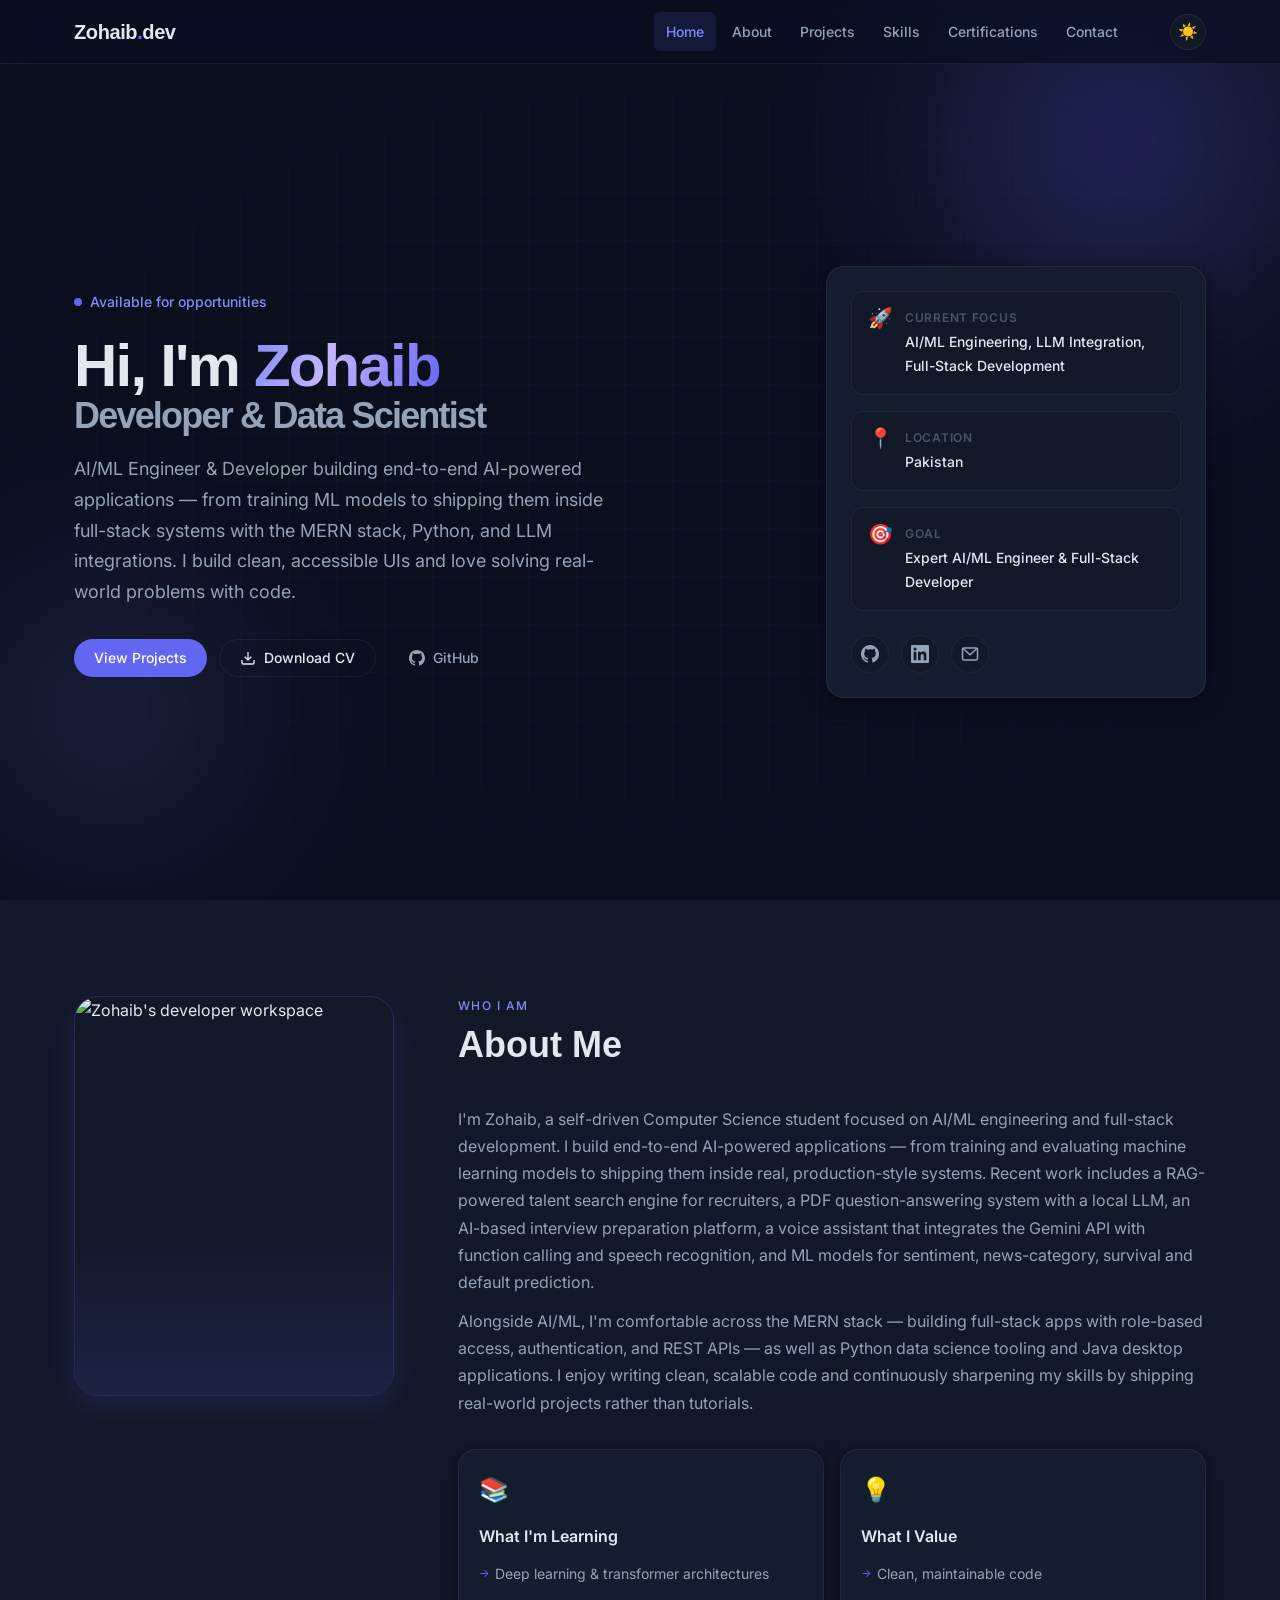
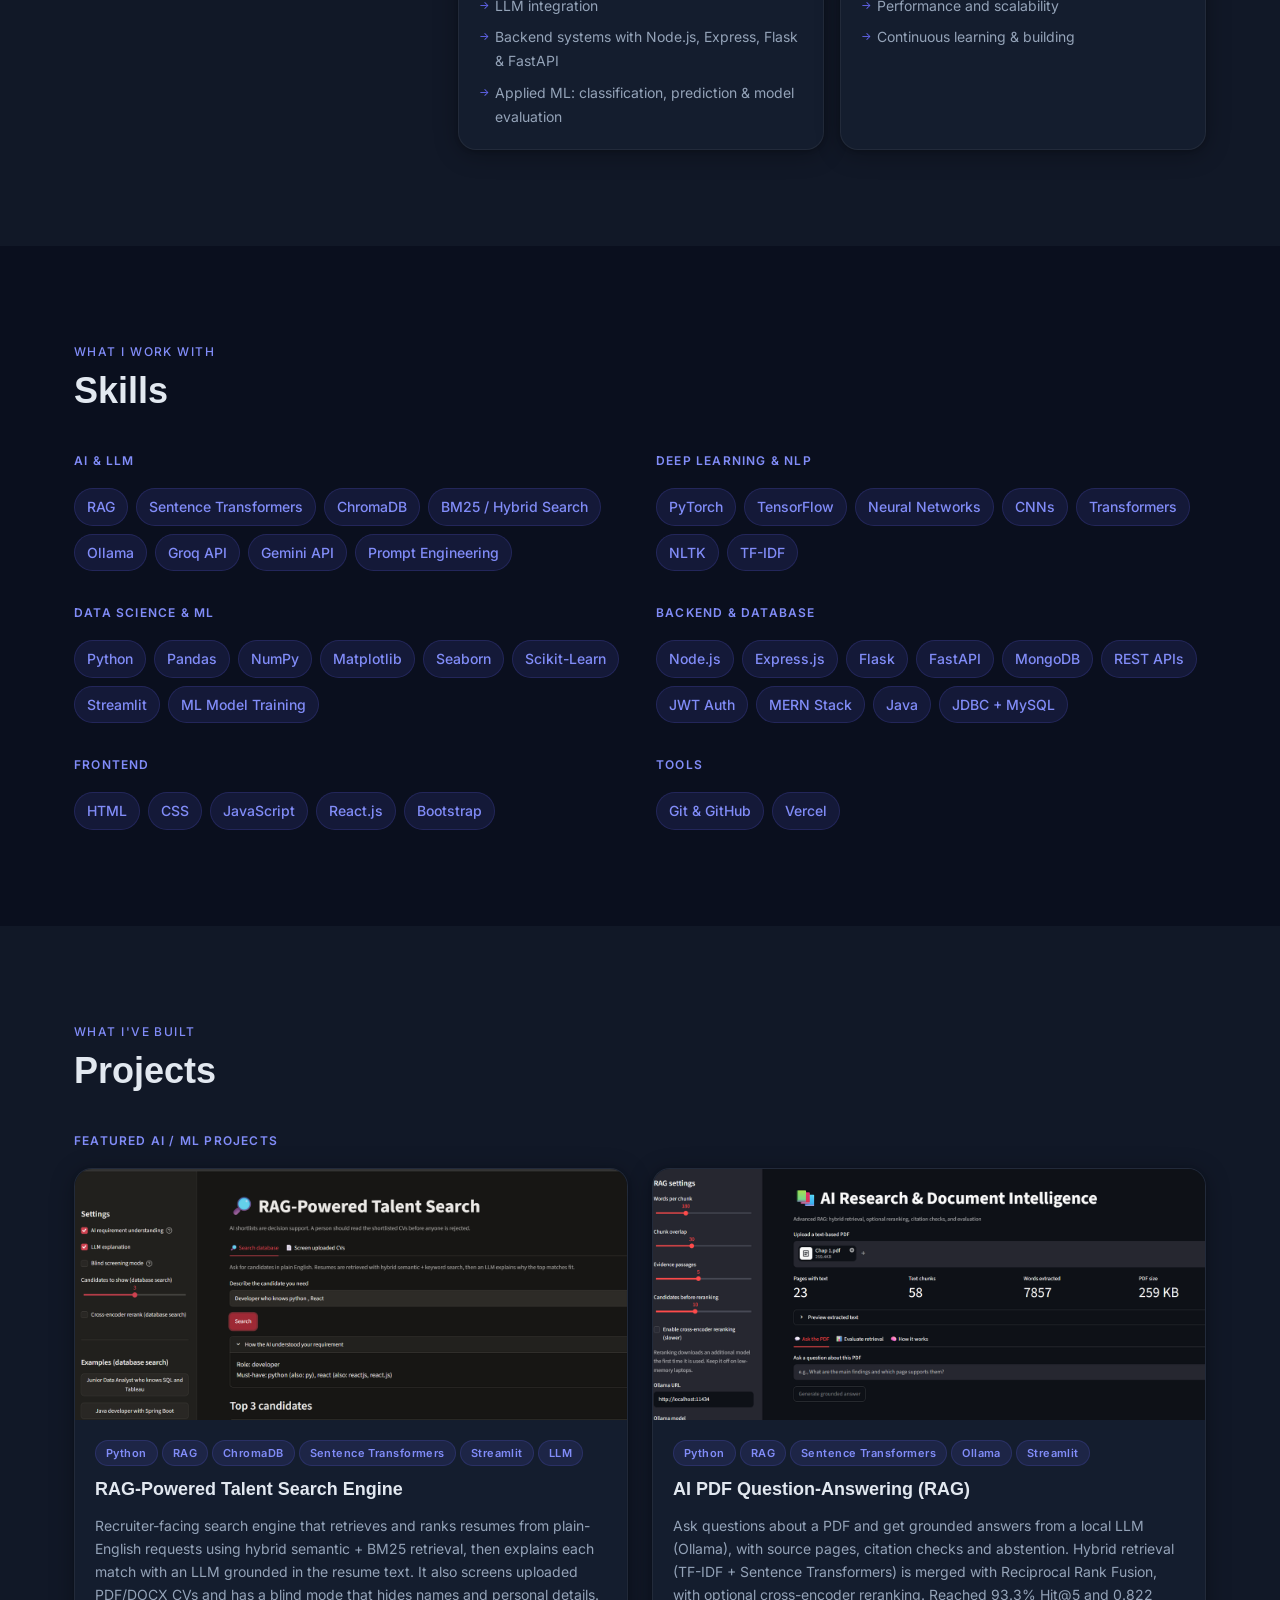
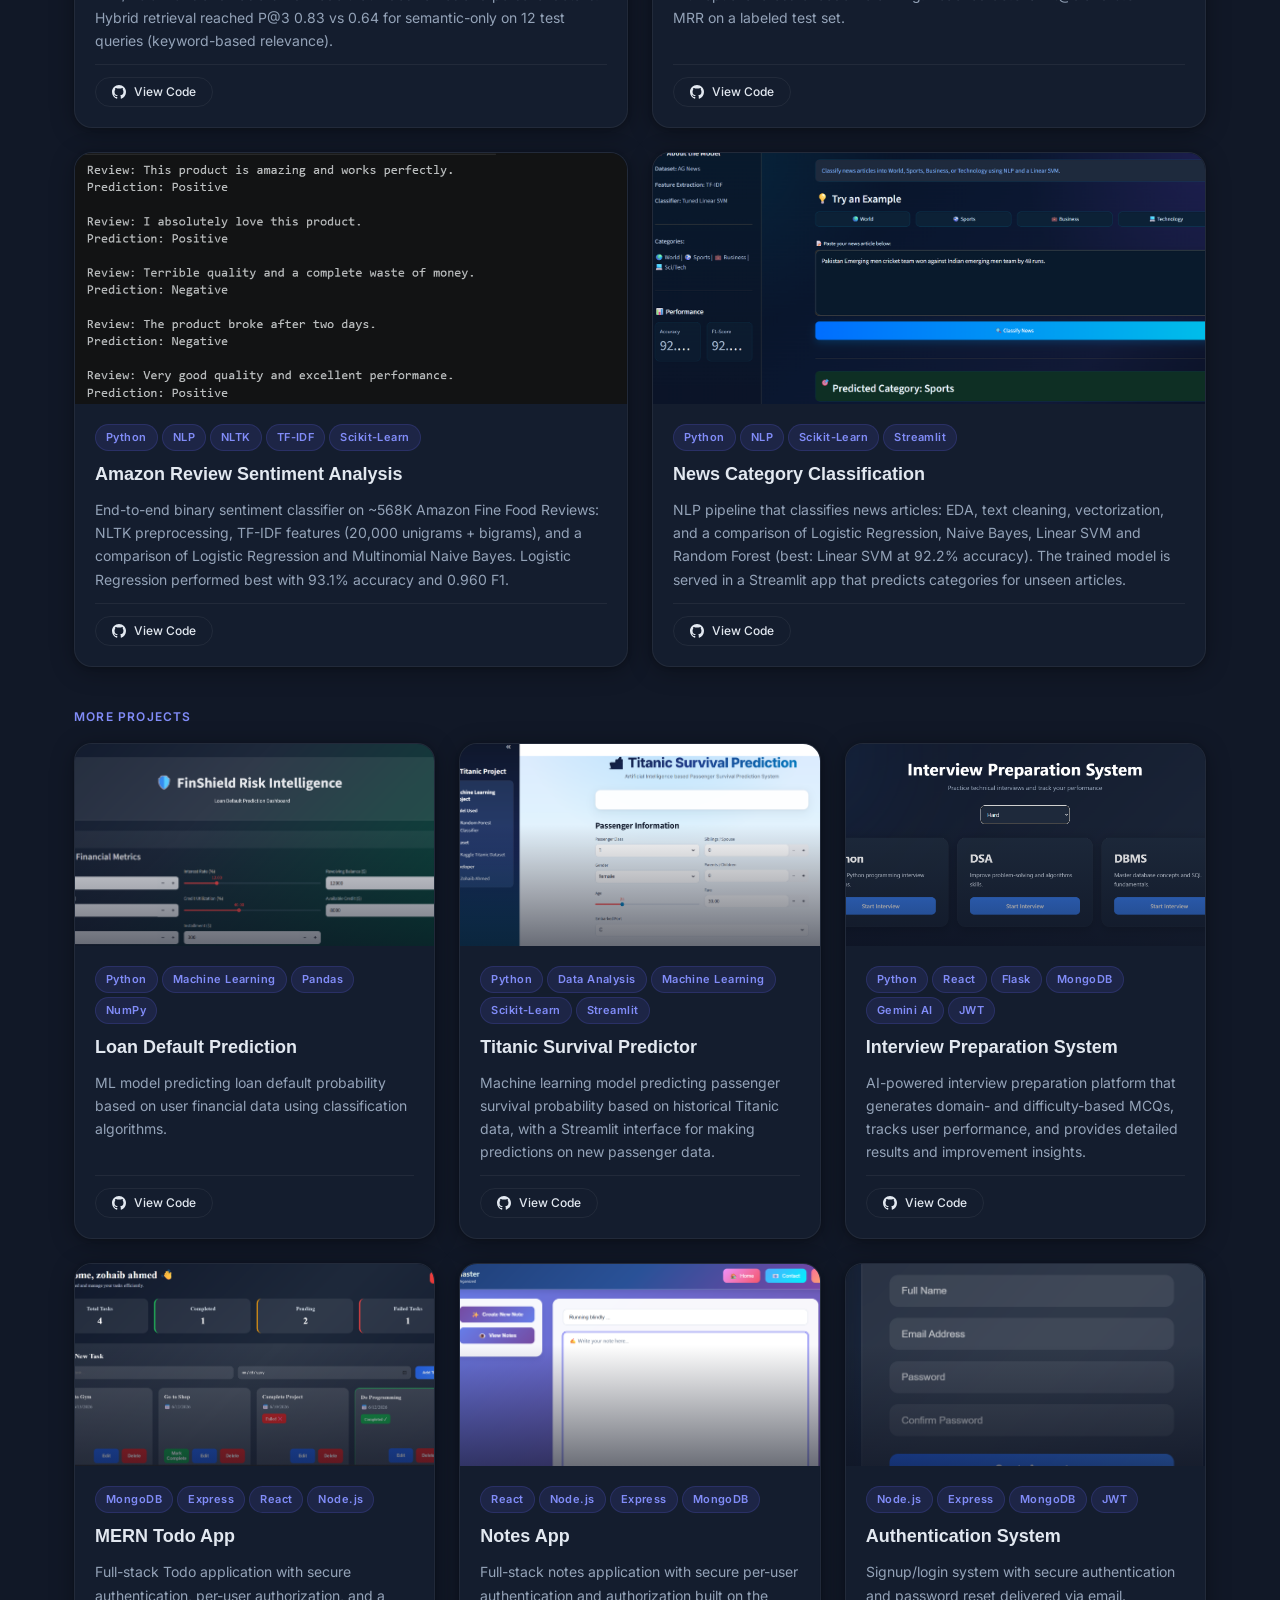
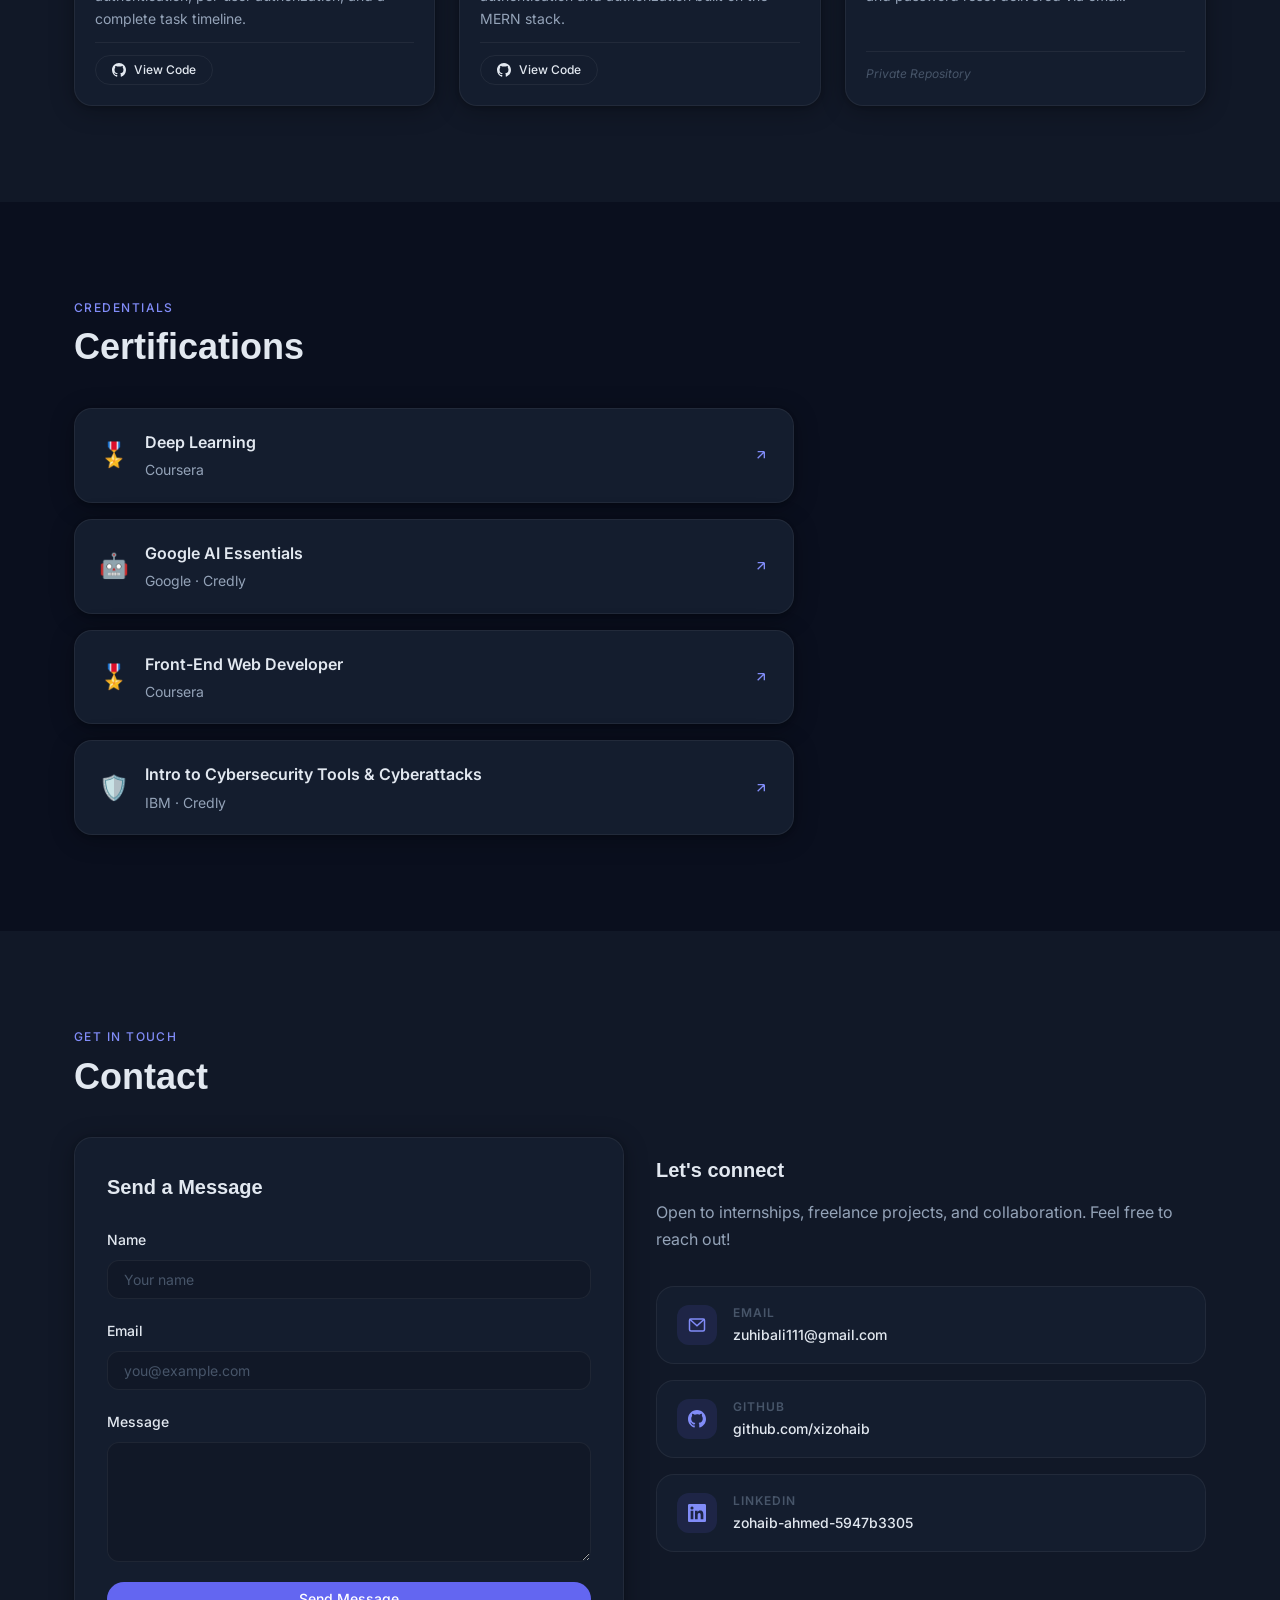
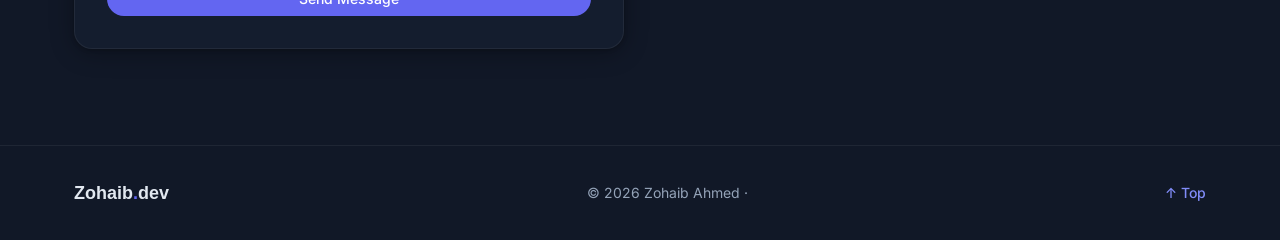
==== commit 7277b2bf: "updated the projects" ====
--- a/index.html
+++ b/index.html
@@ -135,7 +135,7 @@
                 d="M20.447 20.452h-3.554v-5.569c0-1.328-.027-3.037-1.852-3.037-1.853 0-2.136 1.445-2.136 2.939v5.667H9.351V9h3.414v1.561h.046c.477-.9 1.637-1.85 3.37-1.85 3.601 0 4.267 2.37 4.267 5.455v6.286zM5.337 7.433a2.062 2.062 0 0 1-2.063-2.065 2.064 2.064 0 1 1 2.063 2.065zm1.782 13.019H3.555V9h3.564v11.452zM22.225 0H1.771C.792 0 0 .774 0 1.729v20.542C0 23.227.792 24 1.771 24h20.451C23.2 24 24 23.227 24 22.271V1.729C24 .774 23.2 0 22.222 0h.003z" />
             </svg>
           </a>
-          <a href="mailto:zohaibmhr00@gmail.com" class="social-link" aria-label="Email">
+          <a href="mailto:zuhibali111@gmail.com" class="social-link" aria-label="Email">
             <svg width="18" height="18" viewBox="0 0 24 24" fill="none" stroke="currentColor" stroke-width="2"
               aria-hidden="true">
               <rect x="2" y="4" width="20" height="16" rx="2" />
@@ -291,11 +291,8 @@
 
         <article class="project-card reveal" aria-label="RAG-Powered Talent Search Engine project">
           <div class="project-thumb">
-            <div class="thumb-art thumb-art--a" role="img" aria-label="RAG-Powered Talent Search Engine: P@3 0.83, vs 0.64 semantic-only · 12 test queries">
-              <span class="thumb-art-kicker">RAG · Hybrid search</span>
-              <span class="thumb-art-stat">P@3 0.83</span>
-              <span class="thumb-art-label">vs 0.64 semantic-only · 12 test queries</span>
-            </div>
+            <img src="./data/talent-search.png" alt="RAG-Powered Talent Search app showing the AI's understanding of a search for a developer who knows Python and React" loading="lazy" />
+            <div class="project-overlay" aria-hidden="true"></div>
           </div>
           <div class="project-body">
             <div class="project-tags">
@@ -324,11 +321,8 @@
 
         <article class="project-card reveal" aria-label="AI PDF Question-Answering System project">
           <div class="project-thumb">
-            <div class="thumb-art thumb-art--b" role="img" aria-label="AI PDF Question-Answering System: 93.3% Hit@5, 0.822 MRR · 0.049 s average retrieval">
-              <span class="thumb-art-kicker">RAG · Local LLM</span>
-              <span class="thumb-art-stat">93.3% Hit@5</span>
-              <span class="thumb-art-label">0.822 MRR · 0.049 s average retrieval</span>
-            </div>
+            <img src="./data/pdf-rag.png" alt="AI Research and Document Intelligence app after uploading a PDF, with RAG settings and question tabs" loading="lazy" />
+            <div class="project-overlay" aria-hidden="true"></div>
           </div>
           <div class="project-body">
             <div class="project-tags">
@@ -356,11 +350,8 @@
 
         <article class="project-card reveal" aria-label="Amazon Review Sentiment Analysis project">
           <div class="project-thumb">
-            <div class="thumb-art thumb-art--c" role="img" aria-label="Amazon Review Sentiment Analysis: 0.960 F1, Logistic Regression · ~568K reviews">
-              <span class="thumb-art-kicker">NLP · Sentiment</span>
-              <span class="thumb-art-stat">0.960 F1</span>
-              <span class="thumb-art-label">Logistic Regression · ~568K reviews</span>
-            </div>
+            <img src="./data/sentiment-demo.png" alt="Sentiment classifier output labeling sample product reviews as positive or negative" loading="lazy" />
+            <div class="project-overlay" aria-hidden="true"></div>
           </div>
           <div class="project-body">
             <div class="project-tags">
@@ -388,11 +379,8 @@
 
         <article class="project-card reveal" aria-label="News Category Classification project">
           <div class="project-thumb">
-            <div class="thumb-art thumb-art--d" role="img" aria-label="News Category Classification: 92.2% accuracy, Linear SVM · best of 4 models">
-              <span class="thumb-art-kicker">NLP · Classification</span>
-              <span class="thumb-art-stat">92.2% accuracy</span>
-              <span class="thumb-art-label">Linear SVM · best of 4 models</span>
-            </div>
+            <img src="./data/news-classifier.png" alt="News Category Classifier app predicting the category Sports for a cricket news sentence" loading="lazy" />
+            <div class="project-overlay" aria-hidden="true"></div>
           </div>
           <div class="project-body">
             <div class="project-tags">
@@ -758,7 +746,7 @@
           <p class="muted">Open to internships, freelance projects, and collaboration. Feel free to reach out!</p>
 
           <div class="contact-links">
-            <a href="mailto:zohaibmhr00@gmail.com" class="contact-link">
+            <a href="mailto:zuhibali111@gmail.com" class="contact-link">
               <div class="contact-link-icon" aria-hidden="true">
                 <svg width="18" height="18" viewBox="0 0 24 24" fill="none" stroke="currentColor" stroke-width="2">
                   <rect x="2" y="4" width="20" height="16" rx="2" />
@@ -767,7 +755,7 @@
               </div>
               <div>
                 <div class="contact-link-label">Email</div>
-                <div class="contact-link-value">zohaibmhr00@gmail.com</div>
+                <div class="contact-link-value">zuhibali111@gmail.com</div>
               </div>
             </a>
 
--- a/style.css
+++ b/style.css
@@ -721,61 +721,9 @@
 }
 .projects-subtitle:first-of-type { margin-top: 0; }
 .projects-grid--featured { grid-template-columns: repeat(2, 1fr); }
-.projects-grid--featured .project-thumb { aspect-ratio: 21/9; }
-
-/* Gradient thumbnails for projects without a screenshot (swap for an <img> any time) */
-.thumb-art {
-  position: absolute;
-  inset: 0;
-  display: flex;
-  flex-direction: column;
-  justify-content: center;
-  align-items: flex-start;
-  gap: var(--space-2);
-  padding: var(--space-6);
-  overflow: hidden;
-  color: #fff;
-  background: linear-gradient(135deg, #4338CA 0%, #6366F1 55%, #0891B2 140%);
-  transition: transform 400ms var(--ease);
-}
-.thumb-art::before {
-  content: "";
-  position: absolute;
-  top: -60px;
-  right: -60px;
-  width: 200px;
-  height: 200px;
-  border-radius: 50%;
-  background: rgba(255, 255, 255, 0.12);
-}
-.thumb-art--b { background: linear-gradient(135deg, #5B21B6 0%, #7C3AED 55%, #BE185D 140%); }
-.thumb-art--c { background: linear-gradient(135deg, #0F766E 0%, #0D9488 55%, #4F46E5 140%); }
-.thumb-art--d { background: linear-gradient(135deg, #7C2D12 0%, #C2410C 55%, #BE185D 140%); }
-.project-card:hover .thumb-art { transform: scale(1.04); }
-.thumb-art-kicker {
-  position: relative;
-  font-size: var(--fs-xs);
-  font-weight: 600;
-  letter-spacing: 0.12em;
-  text-transform: uppercase;
-  opacity: 0.88;
-}
-.thumb-art-stat {
-  position: relative;
-  font-family: var(--font-display);
-  font-size: clamp(1.75rem, 3.2vw, 2.5rem);
-  font-weight: 800;
-  line-height: 1.05;
-  letter-spacing: -0.02em;
-}
-.thumb-art-label {
-  position: relative;
-  max-width: 30ch;
-  font-size: var(--fs-sm);
-  font-weight: 500;
-  line-height: 1.4;
-  opacity: 0.92;
-}
+.projects-grid--featured .project-thumb { aspect-ratio: 11/5; }
+.projects-grid--featured .project-thumb img { object-position: top left; }
+.projects-grid--featured .project-overlay { display: none; }
 
 /* ── 13. CERTIFICATIONS ──────────────────────────────────────── */
 .certs-grid {
